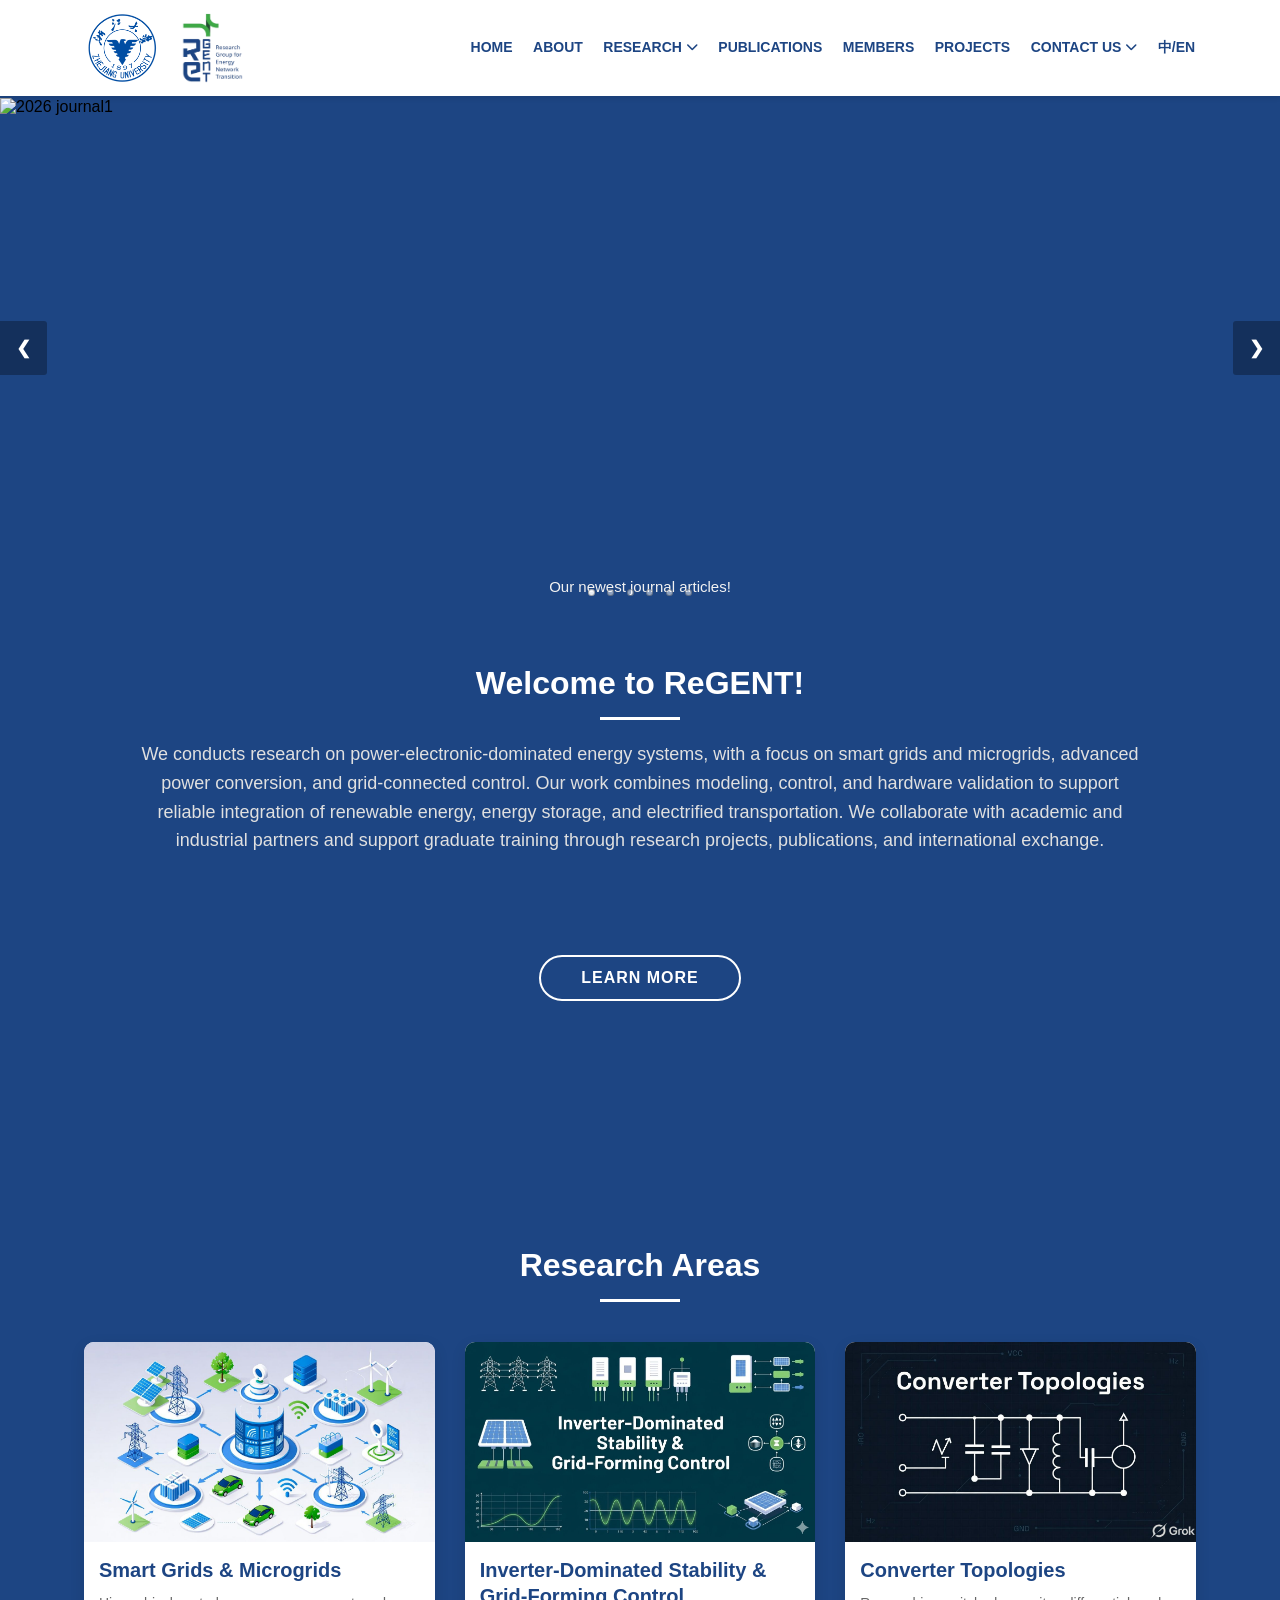
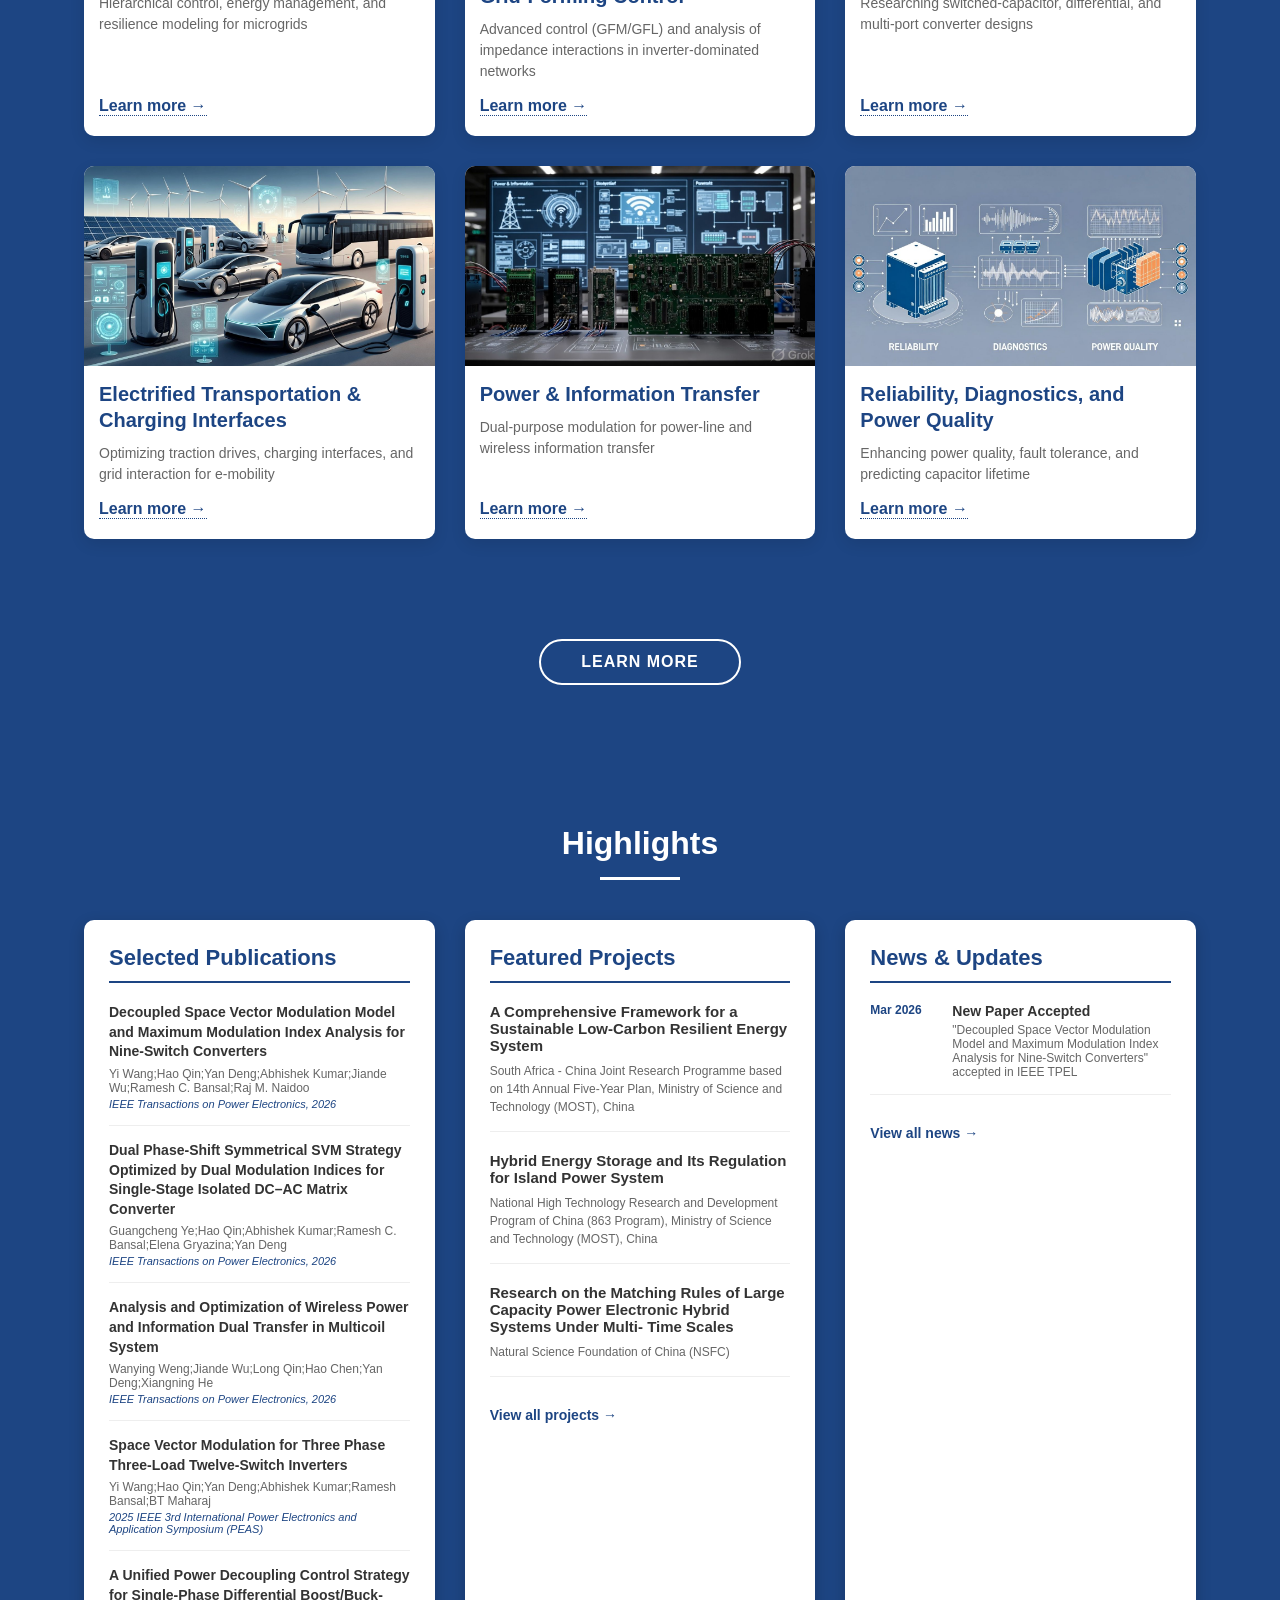
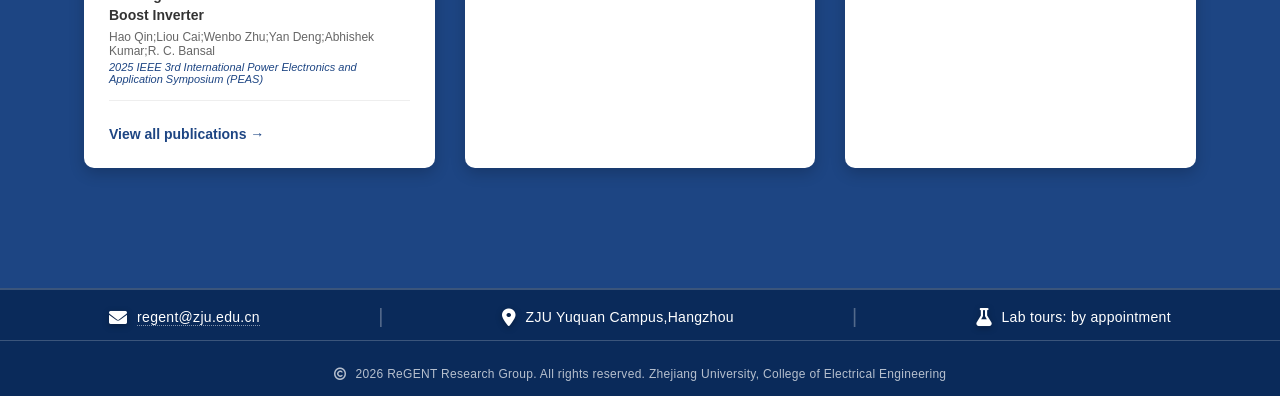
==== index.html @ 896dce09 "Update index.html" ====
<!DOCTYPE html>
<html>
<head>
<meta name="viewport" content="width=device-width, initial-scale=1">
<link rel="icon" type="image/x-icon" href="images/favicon.ico">
<!-- Link to external CSS file -->
<link rel="stylesheet" type="text/css" href="style.css">
<link rel="stylesheet" href="https://cdnjs.cloudflare.com/ajax/libs/font-awesome/6.0.0/css/all.min.css">
</head>
<body>

<div class="site-header">
  <nav>
    <a href="https://www.zju.edu.cn/"><img src="images/zju_logo.png" alt="ZJU Logo" class="zju-logo"></a>
    <a href="index.html"><img src="images/regent_logo.png" alt="Regent Logo" class="regent-logo"></a>
    <div class="nav-links">
      <ul>
        <li><a href="index.html">HOME</a></li>
        <li><a href="about.html">ABOUT</a></li>
        
        <!-- RESEARCH with Dropdown -->
        <li class="dropdown">
          <a href="research.html" class="dropdown-toggle">RESEARCH <i class="fas fa-chevron-down"></i></a>
          <ul class="dropdown-menu">
            <li><a href="research.html#smart-grids">Smart Grids & Microgrids</a></li>
            <li><a href="research.html#stability">Inverter Stability & Grid Forming Control</a></li>
            <li><a href="research.html#topologies">Converter Topologies</a></li>
            <li><a href="research.html#transportation">Electrified Transportation & Charging Interfaces</a></li>
            <li><a href="research.html#power-info">Power & Information Transfer</a></li>
            <li><a href="research.html#reliability">Reliability, Diagnostics & Power Quality</a></li>
          </ul>
        </li>
        
        <li><a href="publication.html">PUBLICATIONS</a></li>
        <li><a href="people.html">MEMBERS</a></li>
        <li><a href="project.html">PROJECTS</a></li>
        <li class="dropdown">
          <a href="contact.html" class="dropdown-toggle">CONTACT US<i class="fas fa-chevron-down"></i></a>
          <ul class="dropdown-menu">
            <li><a href="recruitment.html">RECRUITMENT</a></li>
            <li><a href="collaboration.html">COLLABORATION</a></li>
          </ul>
        </li>
        <li><a href="">中/EN</a></li>
      </ul>
    </div>
  </nav>
</div>

<div class="slideshow-container">
<br>
  <div class="slider" id="slider">
	<div class="mySlides">
      <img src="images/2026_journal1.png" style="width:100%; height:70%" alt="2026 journal1">
      <div class="text">Our newest journal articles!</div>
    </div>
	<div class="mySlides">
      <img src="images/2026_journal2.png" style="width:100%; height:70%" alt="2026 journal2">
      <div class="text">Our newest journal articles!</div>
    </div>
	<div class="mySlides">
      <img src="images/2026_journal3.png" style="width:100%; height:70%" alt="2026 journal3">
      <div class="text">Our newest journal articles!</div>
    </div>
    <div class="mySlides">
      <img src="group_pics/2026thesis_defense.jpg" style="width:100%" alt="2026 master thesis defense">
      <div class="text">Congratulations on the thesis defense! </div>
    </div>
    <div class="mySlides">
      <img src="group_pics/2026graduation.jpg" style="width:100%" alt="2026 graduation group picture">
      <div class="text">Congratulations to Zhu Wenbo, Li Yao and Liu Ting on your graduation!</div>
    </div>
	<div class="mySlides">
      <img src="images/book.jpg" style="width:100%" alt="book">
      <div class="text">Books by our faculty members, available now!</div>
    </div>
  </div>
  <div class="dots-container">
    <span class="dot" onclick="currentSlide(1)"></span> 
    <span class="dot" onclick="currentSlide(2)"></span> 
    <span class="dot" onclick="currentSlide(3)"></span>
	<span class="dot" onclick="currentSlide(4)"></span>
    <span class="dot" onclick="currentSlide(5)"></span> 
    <span class="dot" onclick="currentSlide(6)"></span>	
  </div>
  <a class="prev" onclick="plusSlides(-1)">❮</a>
  <a class="next" onclick="plusSlides(1)">❯</a>
</div>

<!-- Introduction Section -->
<div class="intro-section">
  <h2>Welcome to ReGENT!</h2>
  <p>We conducts research on power‑electronic‑dominated energy systems, with a focus on smart grids and microgrids, advanced power conversion, and grid‑connected control. Our work combines modeling, control, and hardware validation to support reliable integration of renewable energy, energy storage, and electrified transportation. We collaborate with academic and industrial partners and support graduate training through research projects, publications, and international exchange.</p>
</div>
<div class="learn-more-container">
  <a href="about.html" class="learn-more-btn">Learn More</a>
</div>
<br><br><br><br><br><br><br>

<!-- Research Areas Section -->

<div class="mresearch-section">
  <h2>Research Areas</h2>
  <div class="mresearch-grid">
    
    <div class="mresearch-card">
      <img src="images/smart_grid.jpg" alt="Smart Grid, Microgrid">
      <h3>Smart Grids & Microgrids</h3>
      <p>Hierarchical control, energy management, and resilience modeling for microgrids</p>
      <a href="research.html#smart-grids" class="card-link">Learn more →</a>
    </div>
    
    <div class="mresearch-card">
      <img src="images/stability.jpg" alt="Inverter-dominated Stability">
      <h3>Inverter‑Dominated Stability & Grid‑Forming Control</h3>
      <p>Advanced control (GFM/GFL) and analysis of impedance interactions in inverter-dominated networks</p>
      <a href="research.html#stability" class="card-link">Learn more →</a>
    </div>
    
    <div class="mresearch-card">
      <img src="images/converter.jpg" alt="Converter Topologies">
      <h3>Converter Topologies</h3>
      <p>Researching switched-capacitor, differential, and multi-port converter designs</p>
      <a href="research.html#topologies" class="card-link">Learn more →</a>
    </div>
    
    <div class="mresearch-card">
      <img src="images/electrification.jpg" alt="Electrified Transportation">
      <h3>Electrified Transportation & Charging Interfaces</h3>
      <p>Optimizing traction drives, charging interfaces, and grid interaction for e-mobility</p>
      <a href="research.html#transportation" class="card-link">Learn more →</a>
    </div>
    
    <div class="mresearch-card">
      <img src="images/power_trf.jpg" alt="Power, Information Transfer">
      <h3>Power & Information Transfer</h3>
      <p>Dual-purpose modulation for power-line and wireless information transfer</p>
      <a href="research.html#power-info" class="card-link">Learn more →</a>
    </div>
    
    <div class="mresearch-card">
      <img src="images/reliability.jpg" alt="System Reliability">
      <h3>Reliability, Diagnostics, and Power Quality</h3>
      <p>Enhancing power quality, fault tolerance, and predicting capacitor lifetime</p>
      <a href="research.html#reliability" class="card-link">Learn more →</a>
    </div>
    
  </div>
</div>

<!-- Learn More Button -->
<div class="learn-more-container">
  <a href="research.html" class="learn-more-btn">Learn More</a>
</div>

<!-- Highlights Section -->
<div class="highlights-section">
  <h2>Highlights</h2>
  
  <div class="highlights-grid">
    
    <!-- Selected Publications Card -->
    <div class="highlight-card">
      <h3>Selected Publications</h3>
      <ul class="publications-list">
        <li>
          <a href="https://ieeexplore.ieee.org/document/11222981/" class="pub-title">
		  Decoupled Space Vector Modulation Model and Maximum Modulation Index Analysis for Nine-Switch Converters</a>
          <div class="pub-authors">Yi Wang;Hao Qin;Yan Deng;Abhishek Kumar;Jiande Wu;Ramesh C. Bansal;Raj M. Naidoo</div>
          <div class="pub-journal">IEEE Transactions on Power Electronics, 2026</div>
        </li>
		<li>
          <a href="https://ieeexplore.ieee.org/document/11154845/" class="pub-title">
		  Dual Phase-Shift Symmetrical SVM Strategy Optimized by Dual Modulation Indices for Single-Stage Isolated DC–AC Matrix Converter</a>
          <div class="pub-authors">Guangcheng Ye;Hao Qin;Abhishek Kumar;Ramesh C. Bansal;Elena Gryazina;Yan Deng</div>
          <div class="pub-journal">IEEE Transactions on Power Electronics, 2026</div>
        </li>
        <li>
          <a href="https://ieeexplore.ieee.org/document/11134808/" class="pub-title">
		  Analysis and Optimization of Wireless Power and Information Dual Transfer in Multicoil System</a>
          <div class="pub-authors">Wanying Weng;Jiande Wu;Long Qin;Hao Chen;Yan Deng;Xiangning He</div>
          <div class="pub-journal">IEEE Transactions on Power Electronics, 2026</div>
        </li>
        <li>
          <a href="https://ieeexplore.ieee.org/document/11403637/" class="pub-title">
		  Space Vector Modulation for Three Phase Three-Load Twelve-Switch Inverters</a>
          <div class="pub-authors">Yi Wang;Hao Qin;Yan Deng;Abhishek Kumar;Ramesh Bansal;BT Maharaj</div>
          <div class="pub-journal">2025 IEEE 3rd International Power Electronics and Application Symposium (PEAS)</div>
        </li>
        <li>
          <a href="https://ieeexplore.ieee.org/document/11403055/" class="pub-title">
		  A Unified Power Decoupling Control Strategy for Single-Phase Differential Boost/Buck-Boost Inverter</a>
          <div class="pub-authors">Hao Qin;Liou Cai;Wenbo Zhu;Yan Deng;Abhishek Kumar;R. C. Bansal</div>
          <div class="pub-journal">2025 IEEE 3rd International Power Electronics and Application Symposium (PEAS)</div>
        </li>
      </ul>
      <a href="#" class="view-all-link">View all publications →</a>
    </div>
    
    <!-- Featured Projects Card -->
    <div class="highlight-card">
      <h3>Featured Projects</h3>
      <ul class="mprojects-list">
        <li>
          <a href="#" class="mproject-title">A Comprehensive Framework for a Sustainable Low-Carbon Resilient Energy System</a>
          <div class="mproject-desc">South Africa - China Joint Research Programme based on 14th Annual Five-Year Plan, Ministry of Science and Technology (MOST), China</div>
        </li>
        <li>
          <a href="#" class="mproject-title">Hybrid Energy Storage and Its Regulation for Island Power System</a>
          <div class="mproject-desc">National High Technology Research and Development Program of China (863 Program), Ministry of Science and Technology (MOST), China</div>
        </li>
        <li>
          <a href="#" class="mproject-title">Research on the Matching Rules of Large Capacity Power Electronic Hybrid Systems Under Multi- Time Scales</a>
          <div class="mproject-desc">Natural Science Foundation of China (NSFC)</div>
        </li>
      </ul>
      <a href="project.html" class="view-all-link">View all projects →</a>
    </div>
    
    <!-- News Card -->
    <div class="highlight-card">
      <h3>News & Updates</h3>
      <ul class="news-list">
        <li>
          <span class="news-date">Mar 2026</span>
          <div class="news-content">
            <div class="news-title">New Paper Accepted</div>
            <div class="news-desc">"Decoupled Space Vector Modulation Model and Maximum Modulation Index Analysis for Nine-Switch Converters" accepted in IEEE TPEL</div>
          </div>
        </li>
      </ul>
      <a href="#" class="view-all-link">View all news →</a>
    </div>
    
  </div>
</div>

<!-- Quick Contact Strip-->
<div class="contact-strip">
    <div class="contact-container">
    
    <div class="contact-item">
      <i class="fas fa-envelope contact-icon"></i>
      <span class="contact-text">
        <a href="mailto:regent@zju.edu.cn">regent@zju.edu.cn</a>
      </span>
    </div>
    <span class="contact-divider">|</span>
    <div class="contact-item">
      <i class="fas fa-map-marker-alt contact-icon"></i>
      <span class="contact-text">ZJU Yuquan Campus,Hangzhou</span>
    </div>
    <span class="contact-divider">|</span>
    <div class="contact-item">
      <i class="fas fa-flask contact-icon"></i>
      <span class="contact-text">Lab tours: by appointment</span>
    </div>
  </div>
  <div class="copyright-row">
    <div class="contact-container">
      <div class="copyright-text">
	  <br>
        <i class="far fa-copyright"></i> 2026 ReGENT Research Group. All rights reserved. 
        Zhejiang University, College of Electrical Engineering
      </div>
    </div>
  </div>
</div>

<!-- Dropdown Script -->
<script src="dropdown.js"></script>


<script>
// Your JavaScript code here (the same as before)
let slideIndex = 1;
const slides = document.getElementsByClassName("mySlides");
const slider = document.getElementById("slider"); 
const totalSlides = slides.length;

// Clone the first slide and append it to the end
const firstSlideClone = slides[0].cloneNode(true);
slider.appendChild(firstSlideClone);

// Clone the last slide and prepend it to the beginning
const lastSlideClone = slides[totalSlides - 1].cloneNode(true);
slider.insertBefore(lastSlideClone, slides[0]);

// Update the slides collection and get new total
const allSlides = document.getElementsByClassName("mySlides");
const totalAllSlides = allSlides.length;

// Set initial position to show the first real slide (index 1, after the prepended clone)
let currentIndex = 1;
slider.style.transform = `translateX(-${currentIndex * 100}%)`;

function showSlides(n) {
  // Remove transition for instant jumps
  if (n === 0 || n === totalAllSlides - 1) {
    slider.style.transition = 'none';
  } else {
    slider.style.transition = 'transform 0.5s ease-in-out';
  }
  
  // Update current index
  currentIndex = n;
  
  // Apply transform
  slider.style.transform = `translateX(-${currentIndex * 100}%)`;
  
  // Update dots based on real slide
  let realSlideIndex = currentIndex;
  if (currentIndex === 0) {
    realSlideIndex = totalSlides; // Last slide
  } else if (currentIndex === totalAllSlides - 1) {
    realSlideIndex = 1; // First slide
  }
  
  let dots = document.getElementsByClassName("dot");
  for (let i = 0; i < dots.length; i++) {
    dots[i].className = dots[i].className.replace(" active", "");
  }
  dots[realSlideIndex - 1].className += " active";
}

// Handle transition end to reset position
slider.addEventListener('transitionend', function() {
  // If at the clone of first slide (end), jump to real first slide
  if (currentIndex === totalAllSlides - 1) {
    slider.style.transition = 'none';
    currentIndex = 1;
    slider.style.transform = `translateX(-${currentIndex * 100}%)`;
  }
  
  // If at the clone of last slide (beginning), jump to real last slide
  if (currentIndex === 0) {
    slider.style.transition = 'none';
    currentIndex = totalSlides;
    slider.style.transform = `translateX(-${currentIndex * 100}%)`;
  }
});

function plusSlides(n) {
  // Add transition
  slider.style.transition = 'transform 0.5s ease-in-out';
  
  // Update index
  let newIndex = currentIndex + n;
  
  // Ensure we don't go out of bounds
  if (newIndex < 0) {
    newIndex = 0;
  } else if (newIndex >= totalAllSlides) {
    newIndex = totalAllSlides - 1;
  }
  
  // Update current index and transform
  currentIndex = newIndex;
  slider.style.transform = `translateX(-${currentIndex * 100}%)`;
  
  // Update dots based on real slide
  let realSlideIndex = currentIndex;
  if (currentIndex === 0) {
    realSlideIndex = totalSlides; // Last slide
  } else if (currentIndex === totalAllSlides - 1) {
    realSlideIndex = 1; // First slide
  }
  
  let dots = document.getElementsByClassName("dot");
  for (let i = 0; i < dots.length; i++) {
    dots[i].className = dots[i].className.replace(" active", "");
  }
  dots[realSlideIndex - 1].className += " active";
}

function currentSlide(n) {
  // Convert dot index to actual slide index (accounting for prepended clone)
  // n is 1-based for real slides
  let targetIndex = n; // Real slides start at index 1 (after the prepended clone)
  
  // If we're going to the same slide, do nothing
  if (targetIndex === currentIndex) return;
  
  // Add transition
  slider.style.transition = 'transform 0.5s ease-in-out';
  
  // Update current index and transform
  currentIndex = targetIndex;
  slider.style.transform = `translateX(-${currentIndex * 100}%)`;
  
  // Update dots
  let dots = document.getElementsByClassName("dot");
  for (let i = 0; i < dots.length; i++) {
    dots[i].className = dots[i].className.replace(" active", "");
  }
  dots[n - 1].className += " active";
}

// Initialize dots
let dots = document.getElementsByClassName("dot");
dots[0].className += " active";

// Auto-slide functionality - switches every 10 seconds
let autoSlideInterval = setInterval(function() {
  plusSlides(1);  // Move to next slide
}, 15000);  // 10000 milliseconds = 10 seconds

// Get buttons for reset functionality
const prevButton = document.querySelector('.prev');
const nextButton = document.querySelector('.next');
const dotElements = document.querySelectorAll('.dot');

function resetAutoSlide() {
  // Clear existing interval
  clearInterval(autoSlideInterval);
  // Start new interval
  autoSlideInterval = setInterval(function() {
    plusSlides(1);
  }, 15000);
}

// Reset timer when user manually changes slides
if (prevButton) prevButton.addEventListener('click', resetAutoSlide);
if (nextButton) nextButton.addEventListener('click', resetAutoSlide);

dotElements.forEach(dot => {
  dot.addEventListener('click', resetAutoSlide);
});

// Also reset timer when using touch/swipe
if (slider) {
  slider.addEventListener('touchstart', resetAutoSlide);
}
</script>

</body>
</html>
---- style.css ----
/* ===== RESET & BASE STYLES ===== */
* {
  box-sizing: border-box;
  margin: 0;
  padding: 0;
}

body {
  margin: 0;
  padding-top: 80px;
  font-family: Verdana, sans-serif;
  background-color: #1d4583;
  min-height: 100vh;
  display: flex;
  flex-direction: column;
}

img {
  vertical-align: middle;
}

/* ===== HEADER & NAVIGATION ===== */
.site-header {
  position: fixed;
  top: 0;
  left: 0;
  width: 100%;
  background-color: white;
  z-index: 1000;
  box-shadow: 0 2px 5px rgba(0,0,0,0.1);
}

nav {
  display: flex;
  padding: 1% 6%;
  justify-content: space-between;
  align-items: center;
  background-color: white;
}

nav img {
  width: 90px;
  height: auto;
  max-height: 70px;
  object-fit: contain;
}

.nav-links {
  flex: 1;
  text-align: right;
}

.nav-links ul {
  margin: 0;
  padding: 0;
}

.nav-links ul li {
  list-style: none;
  display: inline-block;
  padding: 8px 8px;
  position: relative;
}

.nav-links ul li a {
  text-decoration: none;
  color: #1d4583;
  font-size: 14px;
  font-weight: 600;
  transition: color 0.3s ease;
}

.nav-links ul li a:hover {
  color: #007bff;
}

/* Dropdown Menu */
.dropdown {
  position: relative;
  display: inline-block;
}

.dropdown-toggle {
  display: flex;
  align-items: center;
  gap: 5px;
}

.dropdown-toggle i {
  font-size: 12px;
  transition: transform 0.3s ease;
}

.dropdown:hover .dropdown-toggle i,
.dropdown.active .dropdown-toggle i {
  transform: rotate(180deg);
}

.dropdown-menu {
  position: absolute;
  top: 100%;
  left: 0;
  background: white;
  min-width: 220px;
  box-shadow: 0 10px 30px rgba(0,0,0,0.15);
  border-radius: 8px;
  padding: 8px 0;
  opacity: 0;
  visibility: hidden;
  transform: translateY(10px);
  transition: all 0.3s ease;
  z-index: 1000;
  border: 1px solid rgba(29, 69, 131, 0.1);
}

.dropdown:hover .dropdown-menu {
  opacity: 1;
  visibility: visible;
  transform: translateY(0);
}

.dropdown-menu li {
  display: block !important;
  padding: 0 !important;
  margin: 0 !important;
  width: 100%;
}

.dropdown-menu li a {
  display: block;
  padding: 10px 20px !important;
  color: #333 !important;
  font-size: 14px;
  font-weight: 500;
  transition: all 0.2s ease;
  white-space: nowrap;
  text-align: left;
}

.dropdown-menu li a:hover {
  background: #f0f4fa;
  color: #1d4583 !important;
  padding-left: 25px !important;
}

/* ===== PAGE HEADER (common to all pages) ===== */
.page-header {
  text-align: center;
  margin: 40px auto 20px;
  max-width: 90%;
  padding: 0 20px;
}

.page-header h1 {
  font-size: 32px;
  color: white;
  margin-bottom: 20px;
  position: relative;
}

.page-header h1:after {
  content: '';
  display: block;
  width: 80px;
  height: 3px;
  background: white;
  margin: 15px auto 0;
}

.page-header p {
  font-size: 18px;
  color: #e0e0e0;
  max-width: 90%;
  margin: 20px auto 0;
  line-height: 1.6;
}

/* ===== CONTACT STRIP & FOOTER ===== */
.contact-strip {
  width: 100%;
  background-color: #0a2a5a;
  color: white;
  padding: 15px 0;
  font-size: 14px;
  border-top: 2px solid rgba(255,255,255,0.2);
  margin-top: 40px;
  flex-shrink: 0;
}

.contact-container {
  max-width: 1200px;
  margin: 0 auto;
  display: flex;
  justify-content: space-around;
  align-items: center;
  flex-wrap: wrap;
  gap: 20px;
  padding: 0 20px;
}

.contact-item {
  display: flex;
  align-items: center;
  gap: 10px;
}

.contact-icon {
  font-size: 18px;
  filter: drop-shadow(0 2px 3px rgba(0,0,0,0.3));
}

.contact-text {
  font-weight: 400;
  letter-spacing: 0.3px;
}

.contact-text a {
  color: white;
  text-decoration: none;
  border-bottom: 1px dotted rgba(255,255,255,0.5);
  transition: border-bottom 0.3s ease;
}

.contact-text a:hover {
  border-bottom: 1px solid white;
}

.contact-divider {
  color: rgba(255,255,255,0.3);
  font-size: 20px;
  font-weight: 300;
  display: inline-block;
}

.copyright-row {
  border-top: 1px solid rgba(255,255,255,0.2);
  margin-top: 12px;
  padding-top: 12px;
  font-size: 12px;
  text-align: center;
}

.copyright-text {
  color: rgba(255,255,255,0.7);
  letter-spacing: 0.3px;
}

.copyright-text i {
  margin-right: 5px;
}

/* ===== HOME PAGE STYLES ===== */

/* Slideshow container */
.slideshow-container {
  width: 100%;
  height: 525px;
  position: relative;
  margin: auto;
  overflow: hidden;
  
}

.slider {
  display: flex;
  transition: transform 0.5s ease-in-out;
  width: 100%;
  height: 100%;
}

.mySlides {
  flex: 0 0 100%;
  box-sizing: border-box;
  height: 100%;
  position: relative;
}

.mySlides img {
  width: 100%;
  height: 100%;
  object-fit: cover;  /* This ensures images cover the area without distortion */
  display: block;
}

.prev, .next {
  cursor: pointer;
  position: absolute;
  top: 50%;
  width: auto;
  padding: 16px;
  margin-top: -22px;
  color: white;
  font-weight: bold;
  font-size: 18px;
  transition: 0.6s ease;
  border-radius: 0 3px 3px 0;
  user-select: none;
  z-index: 2;
  background-color: rgba(0,0,0,0.3);
}

.next {
  right: 0;
  border-radius: 3px 0 0 3px;
}

.prev:hover, .next:hover {
  background-color: rgba(0,0,0,0.8);
}

.text {
  color: #f2f2f2;
  font-size: 15px;
  padding: 8px 12px;
  position: absolute;
  bottom: 20px;
  width: 100%;
  text-align: center;
  z-index: 1;
}

.dots-container {
  position: absolute;
  bottom: 5px;
  left: 0;
  right: 0;
  text-align: center;
  z-index: 1;
}

.dot {
  cursor: pointer;
  height: 7px;
  width: 7px;
  margin: 0 4px;
  background-color: rgba(255,255,255,0.5);
  border-radius: 50%;
  display: inline-block;
  transition: background-color 0.3s ease;
  border: 1px solid rgba(0,0,0,0.3);
}

.active, .dot:hover {
  background-color: rgba(255,255,255,0.9);
}

@media only screen and (max-width: 300px) {
  .prev, .next,.text {font-size: 11px}
}

/* Introduction Section */
.intro-section {
  max-width: 90%;
  margin: 60px auto;
  text-align: center;
  padding: 0 20px;
}

.intro-section h2 {
  font-size: 32px;
  color: white;
  margin-bottom: 20px;
  position: relative;
}

.intro-section h2:after {
  content: '';
  display: block;
  width: 80px;
  height: 3px;
  background: white;
  margin: 15px auto 0;
}

.intro-section p {
  font-size: 18px;
  line-height: 1.6;
  color: #e5e5e5;
  max-width: 90%;
  margin: 0 auto;
}

/* Research Areas Section */
.mresearch-section {
  max-width: 90%;
  margin: 60px auto;
  padding: 0 20px;
  background: #1d4583;
  
}

.mresearch-section h2 {
  font-size: 32px;
  color: white;
  text-align: center;
  margin-bottom: 40px;
  position: relative;
}

.mresearch-section h2:after {
  content: '';
  display: block;
  width: 80px;
  height: 3px;
  background: white;
  margin: 15px auto 0;
}

.mresearch-grid {
  display: grid;
  grid-template-columns: repeat(3, 1fr);
  gap: 30px;
  margin-top: 30px;
  background: #1d4583;
}

.mresearch-card {
  background: white;
  border-radius: 10px;
  overflow: hidden;
  box-shadow: 0 5px 15px rgba(0,0,0,0.1);
  transition: transform 0.3s ease, box-shadow 0.3s ease;
  display: flex;
  flex-direction: column;
  height: 100%;
}

.mresearch-card:hover {
  transform: translateY(-5px);
  box-shadow: 0 15px 30px rgba(0,0,0,0.15);
}

.mresearch-card img {
  width: 100%;
  height: 200px;
  object-fit: cover;
  display: block;
}

.mresearch-card h3 {
  font-size: 20px;
  color: #1d4583;
  margin: 15px 15px 10px;
  line-height: 1.3;
}

.mresearch-card p {
  font-size: 14px;
  color: #666;
  line-height: 1.5;
  margin: 0 15px 15px;
  flex: 1;
}

.card-link {
  display: inline-block;
  margin: 0 15px 20px;
  color: #1d4583;
  font-weight: 600;
  text-decoration: none;
  border-bottom: 1px dotted #1d4583;
  align-self: flex-start;
  transition: all 0.3s ease;
}

.card-link:hover {
  border-bottom: 1px solid #1d4583;
  transform: translateX(3px);
}

/* Responsive */
@media (max-width: 900px) {
  .research-grid {
    grid-template-columns: repeat(2, 1fr);
  }
}

@media (max-width: 600px) {
  .research-grid {
    grid-template-columns: 1fr;
  }
}

/* Overall page background */
body {
  background-color: #1d4583;
}

/* Introduction Section */
.intro-section h2 {
  color: white;
}

.intro-section p {
  color: #e0e0e0;
}

/* Learn More Button */
.learn-more-container {
  text-align: center;
  margin: 40px 0 60px;
}

.learn-more-btn {
  display: inline-block;
  padding: 12px 40px;
  background-color: transparent;
  color: white;
  border: 2px solid white;
  border-radius: 50px;
  font-size: 16px;
  font-weight: 600;
  text-decoration: none;
  text-transform: uppercase;
  letter-spacing: 1px;
  transition: all 0.3s ease;
}

.learn-more-btn:hover {
  background-color: white;
  color: #1d4583;
  transform: translateY(-2px);
  box-shadow: 0 5px 15px rgba(0,0,0,0.2);
}
/* Highlights section */
.highlights-section {
  max-width: 90%;
  margin: 80px auto;
  padding: 0 20px;
}

.highlights-section h2 {
  font-size: 32px;
  color: white;
  text-align: center;
  margin-bottom: 40px;
  position: relative;
}

.highlights-section h2:after {
  content: '';
  display: block;
  width: 80px;
  height: 3px;
  background: white;
  margin: 15px auto 0;
}

.highlights-grid {
  display: grid;
  grid-template-columns: repeat(3, 1fr);
  gap: 30px;
}

.highlight-card {
  background: white;
  border-radius: 10px;
  padding: 25px;
  box-shadow: 0 5px 15px rgba(0,0,0,0.2);
}

.highlight-card h3 {
  color: #1d4583;
  font-size: 22px;
  margin-top: 0;
  margin-bottom: 20px;
  padding-bottom: 10px;
  border-bottom: 2px solid #1d4583;
}
/* Responsive */
@media (max-width: 900px) {
  .highlight-grid {
    grid-template-columns: repeat(2, 1fr);
  }
}

@media (max-width: 600px) {
  .highlight-grid {
    grid-template-columns: 1fr;
  }
}
/* Publications list in highlights */
.publications-list {
  list-style: none;
  padding: 0;
  margin: 0 0 20px 0;
}

.publications-list li {
  margin-bottom: 15px;
  padding-bottom: 15px;
  border-bottom: 1px solid #eee;
}

.pub-title {
  font-weight: 600;
  color: #333;
  text-decoration: none;
  display: block;
  margin-bottom: 5px;
  font-size: 14px;
  line-height: 1.4;
}

.pub-title:hover {
  color: #1d4583;
}

.pub-authors {
  font-size: 12px;
  color: #666;
  margin-bottom: 3px;
}

.pub-journal {
  font-size: 11px;
  color: #1d4583;
  font-style: italic;
}

/* main page Projects list in highlights */
.mprojects-list {
  list-style: none;
  padding: 0;
  margin: 0 0 20px 0;
}

.mprojects-list li {
  margin-bottom: 20px;
  padding-bottom: 15px;
  border-bottom: 1px solid #eee;
}

.mproject-title {
  font-weight: 600;
  color: #333;
  text-decoration: none;
  display: block;
  margin-bottom: 8px;
  font-size: 15px;
}

.mproject-title:hover {
  color: #1d4583;
}

.mproject-desc {
  font-size: 12px;
  color: #666;
  line-height: 1.5;
}

/* News list in highlights */
.news-list {
  list-style: none;
  padding: 0;
  margin: 0 0 20px 0;
}

.news-list li {
  margin-bottom: 18px;
  padding-bottom: 15px;
  border-bottom: 1px solid #eee;
  display: flex;
  gap: 12px;
}

.news-date {
  min-width: 70px;
  font-size: 12px;
  font-weight: 600;
  color: #1d4583;
}

.news-content {
  flex: 1;
}

.news-title {
  font-weight: 600;
  color: #333;
  font-size: 14px;
  margin-bottom: 4px;
}

.news-desc {
  font-size: 12px;
  color: #666;
}

.view-all-link {
  display: inline-block;
  color: #1d4583;
  text-decoration: none;
  font-size: 14px;
  font-weight: 600;
  margin-top: 10px;
  transition: color 0.3s ease;
}

.view-all-link:hover {
  color: #007bff;
  text-decoration: underline;
}

/* ===== RESEARCH PAGE STYLES ===== */
.research-container {
  max-width: 90%;
  margin: 40px auto 50px;
  padding: 0 20px;
}

.research-nav {
  max-width: 1200px;
  margin: 40px auto;
  padding: 0 20px;
  display: flex;
  flex-wrap: wrap;
  justify-content: center;
  gap: 12px;
}

.research-nav-btn {
  background: rgba(255,255,255,0.1);
  color: white;
  border: 2px solid white;
  padding: 10px 22px;
  border-radius: 50px;
  font-size: 14px;
  font-weight: 600;
  cursor: pointer;
  transition: all 0.3s ease;
  text-decoration: none;
  display: inline-block;
}

.research-nav-btn:hover,
.research-nav-btn.active {
  background: white;
  color: #1d4583;
  transform: translateY(-2px);
  box-shadow: 0 5px 15px rgba(0,0,0,0.2);
}

.research-section {
  margin-bottom: 40px;
  scroll-margin-top: 100px;
  background: white;
  border-radius: 12px;
  border-left: 6px solid #1d4583;
  box-shadow: 0 5px 15px rgba(0,0,0,0.1);
  padding: 25px;
  width: 100%;
}

.research-section h2 {
  font-size: 24px;
  color: #1d4583;
  margin: 0 0 12px 0;
  padding-bottom: 8px;
  border-bottom: 2px solid #f0f0f0;
  display: flex;
  align-items: center;
  gap: 10px;
}

.research-section h2 i {
  color: #1d4583;
  font-size: 24px;
  width: 32px;
}

.research-section > p {
  font-size: 15px;
  color: #444;
  line-height: 1.5;
  margin: 0 0 20px 0;
}

.research-topics {
  list-style: none;
  padding: 0;
  margin: 20px 0 15px;
  display: grid;
  grid-template-columns: repeat(2, 1fr);
  gap: 12px;
}

.research-topics li {
  display: flex;
  align-items: flex-start;
  gap: 10px;
  font-size: 14px;
  color: #444;
  line-height: 1.5;
  padding: 10px 15px;
  background: #f8faff;
  border-radius: 8px;
  border-left: 4px solid #1d4583;
}

.research-topics li i {
  color: #1d4583;
  font-size: 14px;
  margin-top: 3px;
  min-width: 16px;
}

/* Back to top button */
.back-to-top {
  text-align: right;
  margin-top: 15px;
}

.back-to-top a {
  color: #1d4583;
  text-decoration: none;
  font-size: 14px;
  font-weight: 600;
  display: inline-flex;
  align-items: center;
  gap: 8px;
  padding: 8px 15px;
  background: #f0f4fa;
  border-radius: 30px;
  transition: all 0.3s ease;
}

.back-to-top a:hover {
  background: #1d4583;
  color: white;
}

.back-to-top a:hover i {
  transform: translateY(-3px);
}

.back-to-top i {
  transition: transform 0.3s ease;
}
/* ===== PROJECTS PAGE STYLES ===== */
.projects-container {
  max-width: 90%;
  margin: 40px auto 50px;
  padding: 0 20px;
}

.funding-section {
  margin-bottom: 35px;
  padding: 18px;
  background: rgba(255,255,255,0.05);
  border-radius: 10px;
  border-left: 4px solid white;
}

.funding-section h2 {
  color: white;
  font-size: 22px;
  margin-bottom: 12px;
  display: flex;
  align-items: center;
  gap: 8px;
}

.funding-section h2 i {
  color: rgba(255,255,255,0.9);
  font-size: 22px;
}

.funding-desc {
  color: #e0e0e0;
  font-size: 15px;
  line-height: 1.5;
  margin-bottom: 20px;
  padding-left: 30px;
}

.project-list {
  list-style: none;
  padding: 0;
  margin: 0;
}

.project-item {
  background: white;
  border-radius: 10px;
  padding: 20px;
  margin-bottom: 15px;
  box-shadow: 0 5px 15px rgba(0,0,0,0.15);
  transition: transform 0.3s ease, box-shadow 0.3s ease;
  border-left: 5px solid #1d4583;
}

.project-item:hover {
  transform: translateX(5px);
  box-shadow: 0 8px 25px rgba(0,0,0,0.2);
}

.project-title {
  font-size: 18px;
  font-weight: 600;
  color: #1d4583;
  margin-bottom: 10px;
  line-height: 1.4;
}

.project-meta {
  display: flex;
  flex-wrap: wrap;
  gap: 12px;
  margin-bottom: 10px;
  font-size: 13px;
  color: #666;
}

.project-meta i {
  color: #1d4583;
  width: 16px;
  margin-right: 4px;
}

.project-dates {
  display: inline-flex;
  align-items: center;
  background: #f0f4fa;
  padding: 3px 10px;
  border-radius: 30px;
  font-size: 12px;
  color: #1d4583;
  font-weight: 500;
}

.project-status {
  display: inline-flex;
  align-items: center;
  padding: 3px 10px;
  border-radius: 30px;
  font-size: 12px;
  font-weight: 500;
}

.status-ongoing {
  background: #e3f2fd;
  color: #0d47a1;
}

.status-completed {
  background: #e8f5e8;
  color: #1e7e34;
}

/* ===== ABOUT PAGE STYLES ===== */
.about-container {
  max-width: 90%;
  margin: 40px auto 50px;
  padding: 0 20px;
}

.about-section {
  background: white;
  border-radius: 12px;
  padding: 30px;
  margin-bottom: 30px;
  box-shadow: 0 10px 30px rgba(0,0,0,0.15);
  border-left: 6px solid #1d4583;
}

.about-section h2 {
  font-size: 26px;
  color: #1d4583;
  margin: 0 0 20px 0;
  padding-bottom: 12px;
  border-bottom: 2px solid #f0f0f0;
  display: flex;
  align-items: center;
  gap: 12px;
}

.about-section h2 i {
  color: #1d4583;
  font-size: 28px;
  width: 36px;
}

.about-section p {
  font-size: 16px;
  color: #444;
  line-height: 1.7;
  margin-bottom: 20px;
}

.mission-list {
  list-style: none;
  padding: 0;
  margin: 20px 0 10px;
}

.mission-list li {
  display: flex;
  align-items: flex-start;
  gap: 15px;
  margin-bottom: 15px;
  padding: 10px 15px;
  background: #f8faff;
  border-radius: 8px;
  font-size: 15px;
  color: #444;
  line-height: 1.6;
  border-left: 4px solid #1d4583;
}

.work-grid {
  display: grid;
  grid-template-columns: repeat(2, 1fr);
  gap: 20px;
  margin: 25px 0 10px;
}

.work-card {
  background: #f8faff;
  border-radius: 10px;
  padding: 20px;
  border-left: 4px solid #1d4583;
}

.work-card h4 {
  font-size: 18px;
  color: #1d4583;
  margin: 0 0 12px 0;
  display: flex;
  align-items: center;
  gap: 8px;
}

.work-card p {
  font-size: 14px;
  color: #555;
  line-height: 1.6;
  margin: 0;
}
/* Collaboration section */
.collaboration {
  background: linear-gradient(to right, #f8faff, #ffffff);
}

.collaboration p {
  font-size: 16px;
  color: #444;
  line-height: 1.7;
  margin-bottom: 25px;
}

.collaboration-btn {
  display: inline-block;
  padding: 14px 35px;
  background-color: #1d4583;
  color: white;
  text-decoration: none;
  border-radius: 50px;
  font-size: 16px;
  font-weight: 600;
  transition: all 0.3s ease;
  border: 2px solid #1d4583;
  box-shadow: 0 5px 15px rgba(29, 69, 131, 0.3);
}

.collaboration-btn:hover {
  background-color: white;
  color: #1d4583;
  transform: translateY(-2px);
  box-shadow: 0 8px 25px rgba(29, 69, 131, 0.4);
}

.collaboration-btn i {
  margin-right: 8px;
}

/* Responsive */
@media (max-width: 700px) {
  .work-grid {
    grid-template-columns: 1fr;
  }
  
  .about-section h2 {
    font-size: 24px;
  }
  
  .about-section h2 i {
    font-size: 24px;
    width: 32px;
  }
  
  .mission-list li {
    padding: 12px;
    gap: 12px;
  }
}

@media (max-width: 400px) {
  .page-header h1 {
    font-size: 28px;
  }
  
  .about-section {
    padding: 20px;
  }
  
  .about-section h2 {
    font-size: 22px;
  }
}
/* ===== RECRUITMENT PAGE STYLES ===== */
.recruitment-container {
  max-width: 90%;
  margin: 40px auto 50px;
  padding: 0 20px;
}

.recruitment-section {
  background: white;
  border-radius: 12px;
  padding: 30px;
  margin-bottom: 30px;
  box-shadow: 0 10px 30px rgba(0,0,0,0.15);
  border-left: 6px solid #1d4583;
}

.recruitment-section h2 {
  font-size: 26px;
  color: #1d4583;
  margin: 0 0 20px 0;
  padding-bottom: 12px;
  border-bottom: 2px solid #f0f0f0;
  display: flex;
  align-items: center;
  gap: 12px;
}

/* Overview - intro paragraph */
.overview p {
  font-size: 16px;
  color: #444;
  line-height: 1.8;
  margin-bottom: 0;
}

.look-list {
  list-style: none;
  padding: 0;
  margin: 20px 0 10px;
}

.look-list li {
  display: flex;
  align-items: flex-start;
  gap: 15px;
  margin-bottom: 15px;
  padding: 12px 18px;
  background: #f8faff;
  border-radius: 8px;
  font-size: 15px;
  color: #444;
  border-left: 4px solid #1d4583;
}

.apply-steps {
  margin: 25px 0 15px;
}

.apply-step {
  display: flex;
  gap: 20px;
  margin-bottom: 20px;
  padding: 15px 20px;
  background: #f8faff;
  border-radius: 10px;
  border-left: 4px solid #1d4583;
}

.step-number {
  min-width: 40px;
  height: 40px;
  background: #1d4583;
  color: white;
  font-weight: bold;
  font-size: 20px;
  border-radius: 50%;
  display: flex;
  align-items: center;
  justify-content: center;
}
.step-content {
  flex: 1;
}

.step-content p {
  margin: 5px 0 0 0;
  font-size: 15px;
  color: #555;
}

.step-content strong {
  color: #1d4583;
  font-size: 16px;
}

.step-note {
  margin-top: 8px;
  padding: 8px 15px;
  background: rgba(29, 69, 131, 0.05);
  border-radius: 6px;
  font-size: 14px;
  color: #666;
  border-left: 3px solid #1d4583;
}

.faq-grid {
  display: grid;
  grid-template-columns: 1fr;
  gap: 15px;
  margin: 25px 0 10px;
}

.faq-item {
  background: #f8faff;
  border-radius: 10px;
  padding: 18px 22px;
  border-left: 4px solid #1d4583;
}

.faq-question {
  display: flex;
  align-items: center;
  gap: 12px;
  margin-bottom: 12px;
}

.faq-question i {
  color: #1d4583;
  font-size: 18px;
  width: 24px;
}

.faq-question h4 {
  font-size: 18px;
  color: #1d4583;
  margin: 0;
  font-weight: 600;
}

.faq-answer {
  padding-left: 36px;
  font-size: 15px;
  color: #555;
  line-height: 1.6;
}

.faq-answer p {
  margin: 0;
  font-size: 15px;
}

.faq-answer a {
  color: #1d4583;
  text-decoration: none;
  font-weight: 600;
  border-bottom: 1px dotted #1d4583;
}

.faq-answer a:hover {
  border-bottom: 1px solid #1d4583;
}

/* Contact/apply button */
.apply-btn {
  display: inline-block;
  padding: 14px 35px;
  background-color: #1d4583;
  color: white;
  text-decoration: none;
  border-radius: 50px;
  font-size: 16px;
  font-weight: 600;
  transition: background-color 0.3s ease, color 0.3s ease;
  border: 2px solid #1d4583;
  box-shadow: 0 5px 15px rgba(29, 69, 131, 0.3);
  margin-top: 15px;
}

.apply-btn:hover {
  background-color: white;
  color: #1d4583;
}

.apply-btn i {
  margin-right: 8px;
}

/* Highlight box */
.highlight-box {
  background: linear-gradient(135deg, #f8faff 0%, #ffffff 100%);
  border-radius: 10px;
  padding: 20px;
  margin: 20px 0 10px;
  border: 1px dashed #1d4583;
}

.highlight-box p {
  margin: 0;
  display: flex;
  align-items: center;
  gap: 12px;
}

.highlight-box i {
  color: #1d4583;
  font-size: 24px;
}
/*======= Collaboration page style ========= */
/* Collaboration container */
.collaboration-container {
  max-width: 90%;
  margin: 40px auto 50px;
  padding: 0 20px;
}

/* Collaboration sections */
.collaboration-section {
  background: white;
  border-radius: 12px;
  padding: 35px;
  margin-bottom: 30px;
  box-shadow: 0 10px 30px rgba(0,0,0,0.15);
  border-left: 6px solid #1d4583;
}

.collaboration-section h2 {
  font-size: 28px;
  color: #1d4583;
  margin: 0 0 20px 0;
  padding-bottom: 15px;
  border-bottom: 2px solid #f0f0f0;
  display: flex;
  align-items: center;
  gap: 12px;
}

.collaboration-section h2 i {
  color: #1d4583;
  font-size: 30px;
  width: 40px;
}

.collaboration-section p {
  font-size: 17px;
  color: #444;
  line-height: 1.8;
  margin-bottom: 25px;
}

/* Partner types */
.partner-types {
  display: flex;
  flex-wrap: wrap;
  gap: 20px;
  margin: 30px 0 20px;
  justify-content: center;
}

.partner-card {
  flex: 1;
  min-width: 180px;
  background: linear-gradient(135deg, #f8faff 0%, #ffffff 100%);
  border-radius: 12px;
  padding: 25px 20px;
  text-align: center;
  border: 1px solid rgba(29, 69, 131, 0.1);
  box-shadow: 0 5px 15px rgba(0,0,0,0.05);
}

.partner-card i {
  font-size: 40px;
  color: #1d4583;
  margin-bottom: 15px;
}

.partner-card h3 {
  font-size: 20px;
  color: #1d4583;
  margin: 0 0 10px 0;
}

.partner-card p {
  font-size: 14px;
  color: #666;
  margin: 0;
  line-height: 1.5;
}

/* Partner Logos Section */
.partner-logos {
  margin: 40px 0 20px;
  text-align: center;
}

.partner-logos h3 {
  font-size: 24px;
  color: #1d4583;
  margin: 0 0 30px 0;
  position: relative;
  display: inline-block;
  padding-bottom: 12px;
}

.partner-logos h3:after {
  content: '';
  position: absolute;
  bottom: 0;
  left: 25%;
  width: 50%;
  height: 3px;
  background: #1d4583;
}

/* Logos Grid - 5 columns on large screens */
.logos-grid {
  display: grid;
  grid-template-columns: repeat(5, 1fr);
  gap: 25px;
  align-items: center;
  margin-top: 30px;
}

.logo-item {
  background: #f8faff;
  border-radius: 10px;
  padding: 20px 15px;
  transition: all 0.3s ease;
  border: 1px solid rgba(29, 69, 131, 0.1);
  display: flex;
  align-items: center;
  justify-content: center;
  min-height: 120px;
  box-shadow: 0 3px 10px rgba(0,0,0,0.05);
}

.logo-item:hover {
  transform: translateY(-5px);
  box-shadow: 0 15px 30px rgba(29, 69, 131, 0.15);
  border-color: #1d4583;
  background: white;
}

.logo-item img {
  max-width: 100%;
  max-height: 70px;
  width: auto;
  height: auto;
  filter: grayscale(50%);
  opacity: 0.8;
  transition: all 0.3s ease;
  object-fit: contain;
}

.logo-item:hover img {
  filter: grayscale(0%);
  opacity: 1;
}

/* Logo fallback for missing images */
.logo-placeholder {
  width: 100%;
  height: 70px;
  display: flex;
  align-items: center;
  justify-content: center;
  font-weight: 600;
  color: #1d4583;
  background: rgba(29, 69, 131, 0.05);
  border-radius: 6px;
  padding: 5px;
  font-size: 14px;
  text-align: center;
}

.logo-placeholder i {
  font-size: 30px;
  margin-right: 8px;
  color: #1d4583;
}

/* Collaboration modes grid */
.modes-grid {
  display: grid;
  grid-template-columns: repeat(2, 1fr);
  gap: 25px;
  margin: 30px 0 20px;
}

.mode-item {
  display: flex;
  align-items: flex-start;
  gap: 15px;
  padding: 20px;
  background: #f8faff;
  border-radius: 12px;
  border-left: 4px solid #1d4583;
  transition: all 0.3s ease;
}

.mode-item:hover {
  transform: translateY(-3px);
  box-shadow: 0 10px 25px rgba(29, 69, 131, 0.15);
}

.mode-icon {
  min-width: 50px;
  height: 50px;
  background: #1d4583;
  border-radius: 50%;
  display: flex;
  align-items: center;
  justify-content: center;
  color: white;
  font-size: 22px;
  box-shadow: 0 5px 10px rgba(29, 69, 131, 0.3);
}

.mode-content {
  flex: 1;
}

.mode-content h3 {
  font-size: 18px;
  color: #1d4583;
  margin: 0 0 8px 0;
}

.mode-content p {
  font-size: 14px;
  color: #555;
  margin: 0;
  line-height: 1.5;
}

/* Contact boxes */
.contact-boxes {
  display: grid;
  grid-template-columns: repeat(2, 1fr);
  gap: 25px;
  margin: 30px 0 10px;
}

.contact-box {
  background: #f8faff;
  border-radius: 12px;
  padding: 25px;
  text-align: center;
  border: 1px solid rgba(29, 69, 131, 0.1);
}

.contact-box i {
  font-size: 36px;
  color: #1d4583;
  margin-bottom: 15px;
}

.contact-box h3 {
  font-size: 20px;
  color: #1d4583;
  margin: 0 0 10px 0;
}

.contact-box p {
  font-size: 15px;
  color: #555;
  margin: 0 0 20px 0;
  line-height: 1.6;
}

.contact-link {
  display: inline-block;
  padding: 10px 25px;
  background-color: #1d4583;
  color: white;
  text-decoration: none;
  border-radius: 50px;
  font-size: 15px;
  font-weight: 600;
  transition: all 0.3s ease;
  border: 2px solid #1d4583;
}

.contact-link:hover {
  background-color: white;
  color: #1d4583;
}

.contact-link i {
  font-size: 14px;
  margin-right: 6px;
  color: inherit;
  margin-bottom: 0;
}

/* Highlight box */
.highlight-collaboration-box {
  background: linear-gradient(135deg, #f8faff 0%, #ffffff 100%);
  border-radius: 12px;
  padding: 25px;
  margin: 30px 0 10px;
  border: 1px dashed #1d4583;
  text-align: center;
}
.highlight-collaboration-box h3 {
  font-size: 20px;
  color: #1d4583;
  margin: 0 0 10px 0;
}

.highlight-collaboration-box p {
  font-size: 16px;
  color: #444;
  margin: 0 0 15px 0;
}

.highlight-collaboration-box i {
  font-size: 16px;
  margin-right: 6px;
  color: inherit;
  margin-bottom: 0;
}

.highlight-collaboration-btn {
  display: inline-block;
  padding: 10px 25px;
  background-color: #1d4583;
  color: white;
  text-decoration: none;
  border-radius: 50px;
  font-size: 15px;
  font-weight: 600;
  transition: all 0.3s ease;
  border: 2px solid #1d4583;
}

.highlight-collaboration-btn:hover {
  background-color: white;  /* White background on hover */
  color: #1d4583;  /* Blue text on hover */
  transform: translateY(-2px);
  box-shadow: 0 8px 25px rgba(29, 69, 131, 0.25);
}

.highlight-collaboration-btn i {
  margin-right: 8px;
  font-size: 16px;
}

/* Make sure the icon color changes with text on hover */
.highlight-collaboration-btn:hover i {
  color: #1d4583;
}
/* Responsive */
@media (max-width: 1000px) {
  .logos-grid {
    grid-template-columns: repeat(4, 1fr);
  }
}

@media (max-width: 800px) {
  .logos-grid {
    grid-template-columns: repeat(3, 1fr);
  }
}

@media (max-width: 700px) {
  .modes-grid {
    grid-template-columns: 1fr;
  }
  
  .contact-boxes {
    grid-template-columns: 1fr;
  }
  
  .partner-types {
    flex-direction: column;
  }
  
  .partner-card {
    width: 100%;
  }
  
  .logos-grid {
    grid-template-columns: repeat(2, 1fr);
    gap: 15px;
  }
  
  .logo-item {
    min-height: 100px;
    padding: 15px 10px;
  }
  
  .collaboration-section h2 {
    font-size: 24px;
  }
  
  .collaboration-section h2 i {
    font-size: 26px;
    width: 36px;
  }
  
  .mode-item {
    padding: 15px;
  }
}

@media (max-width: 400px) {
  .page-header h1 {
    font-size: 28px;
  }
  
  .collaboration-section {
    padding: 20px;
  }
  
  .collaboration-section h2 {
    font-size: 22px;
  }
  
  .logos-grid {
    grid-template-columns: 1fr;
  }
}

/* ===== PUBLICATIONS PAGE STYLES ===== */
.page-header {
  text-align: center;
  margin: 40px auto 20px;
  max-width: 90%;
  padding: 0 20px;
}

.page-header h1 {
  font-size: 32px;
  color: white;
  margin-bottom: 20px;
  position: relative;
}

.page-header h1:after {
  content: '';
  display: block;
  width: 80px;
  height: 3px;
  background: white;
  margin: 15px auto 0;
}

/* Publications container */
.publications-container {
  max-width: 90%;
  margin: 40px auto 50px;
  padding: 0 20px;
}

/* Filter Section */
.filter-section {
  background: white;
  border-radius: 12px;
  padding: 25px;
  margin-bottom: 30px;
  box-shadow: 0 10px 30px rgba(0,0,0,0.15);
  border-left: 6px solid #1d4583;
}

.filter-section h2 {
  font-size: 22px;
  color: #1d4583;
  margin: 0 0 20px 0;
  display: flex;
  align-items: center;
  gap: 10px;
}

.filter-section h2 i {
  color: #1d4583;
  font-size: 24px;
}

.filter-row {
  display: flex;
  flex-wrap: wrap;
  gap: 20px;
  margin-bottom: 20px;
}

.filter-group {
  flex: 1;
  min-width: 200px;
}

.filter-group label {
  display: block;
  font-size: 14px;
  color: #555;
  margin-bottom: 8px;
  font-weight: 600;
}

.filter-select, .filter-input {
  width: 100%;
  padding: 12px 15px;
  border: 2px solid #e0e0e0;
  border-radius: 8px;
  font-size: 14px;
  color: #333;
  transition: all 0.3s ease;
  background: #f8faff;
}

.filter-select:hover, .filter-input:hover {
  border-color: #1d4583;
}

.filter-select:focus, .filter-input:focus {
  outline: none;
  border-color: #1d4583;
  box-shadow: 0 0 0 3px rgba(29, 69, 131, 0.1);
}

.filter-actions {
  display: flex;
  gap: 15px;
  align-items: flex-end;
}

.filter-btn {
  padding: 12px 25px;
  background-color: #1d4583;
  color: white;
  border: none;
  border-radius: 8px;
  font-size: 14px;
  font-weight: 600;
  cursor: pointer;
  transition: all 0.3s ease;
  border: 2px solid #1d4583;
  display: inline-flex;
  align-items: center;
  gap: 8px;
}

.filter-btn:hover {
  background-color: white;
  color: #1d4583;
}

.filter-btn.reset {
  background-color: #f0f4fa;
  color: #1d4583;
  border: 2px solid #1d4583;
}

.filter-btn.reset:hover {
  background-color: #1d4583;
  color: white;
}

/* Results summary */
.results-summary {
  background: #f8faff;
  padding: 15px 20px;
  border-radius: 8px;
  margin-bottom: 20px;
  display: flex;
  justify-content: space-between;
  align-items: center;
  flex-wrap: wrap;
  gap: 15px;
}

.results-count {
  font-size: 16px;
  color: #1d4583;
  font-weight: 600;
}

.results-count span {
  background: #1d4583;
  color: white;
  padding: 3px 10px;
  border-radius: 30px;
  margin-left: 10px;
}

.active-filters {
  display: flex;
  flex-wrap: wrap;
  gap: 10px;
}

.filter-tag {
  background: white;
  border: 1px solid #1d4583;
  color: #1d4583;
  padding: 5px 12px;
  border-radius: 30px;
  font-size: 13px;
  display: inline-flex;
  align-items: center;
  gap: 6px;
}

.filter-tag i {
  cursor: pointer;
  font-size: 12px;
}

.filter-tag i:hover {
  color: #ff4444;
}

/* Publications list */
.publications-list {
  list-style: none;
  padding: 0;
  margin: 0;
}

.publication-item {
  background: white;
  border-radius: 12px;
  padding: 25px;
  margin-bottom: 20px;
  box-shadow: 0 5px 20px rgba(0,0,0,0.1);
  border-left: 6px solid #1d4583;
  transition: transform 0.3s ease, box-shadow 0.3s ease;
}

.publication-item:hover {
  transform: translateX(5px);
  box-shadow: 0 10px 30px rgba(0,0,0,0.15);
}

.publication-header {
  display: flex;
  justify-content: space-between;
  align-items: flex-start;
  margin-bottom: 12px;
  flex-wrap: wrap;
  gap: 10px;
}

.publication-type {
  display: inline-block;
  padding: 4px 12px;
  border-radius: 30px;
  font-size: 12px;
  font-weight: 600;
  text-transform: uppercase;
  letter-spacing: 0.5px;
}

.type-journal {
  background: #e3f2fd;
  color: #0d47a1;
}

.type-conference {
  background: #e8f5e8;
  color: #1e7e34;
}

.type-book {
  background: #fff3e0;
  color: #b85c00;
}

.type-book-chapter {
  background: #fef7e0;
  color: #b85c00;
}

.type-patent {
  background: #f3e5f5;
  color: #7b1fa2;
}

.publication-year {
  background: #1d4583;
  color: white;
  padding: 4px 12px;
  border-radius: 30px;
  font-size: 12px;
  font-weight: 600;
}

.publication-title {
  font-size: 18px;
  font-weight: 600;
  color: #1d4583;
  margin-bottom: 10px;
  line-height: 1.4;
}

.publication-authors {
  font-size: 14px;
  color: #444;
  margin-bottom: 8px;
  line-height: 1.5;
}

.publication-venue {
  font-size: 14px;
  color: #666;
  margin-bottom: 12px;
  font-style: italic;
}

.publication-venue i {
  color: #1d4583;
  margin-right: 6px;
}

.publication-doi {
  font-size: 13px;
  color: #888;
}

.publication-doi a {
  color: #1d4583;
  text-decoration: none;
  border-bottom: 1px dotted #1d4583;
}

.publication-doi a:hover {
  border-bottom: 1px solid #1d4583;
}

.publication-links {
  margin-top: 15px;
  display: flex;
  gap: 15px;
}

.publication-link {
  color: #1d4583;
  text-decoration: none;
  font-size: 13px;
  font-weight: 600;
  display: inline-flex;
  align-items: center;
  gap: 5px;
  transition: all 0.3s ease;
}

.publication-link:hover {
  transform: translateX(3px);
}

.publication-link i {
  font-size: 12px;
}

/* No results */
.no-results {
  background: white;
  border-radius: 12px;
  padding: 50px;
  text-align: center;
  border-left: 6px solid #1d4583;
}

.no-results i {
  font-size: 50px;
  color: #1d4583;
  margin-bottom: 20px;
  opacity: 0.5;
}

.no-results h3 {
  font-size: 22px;
  color: #1d4583;
  margin-bottom: 10px;
}

.no-results p {
  font-size: 16px;
  color: #666;
}

/* Responsive */
@media (max-width: 700px) {
  .filter-row {
    flex-direction: column;
    gap: 15px;
  }
  
  .filter-actions {
    flex-direction: column;
    width: 100%;
  }
  
  .filter-btn {
    width: 100%;
    justify-content: center;
  }
  
  .results-summary {
    flex-direction: column;
    align-items: flex-start;
  }
  
  .publication-header {
    flex-direction: column;
    align-items: flex-start;
  }
  
  .publication-title {
    font-size: 16px;
  }
}
/* ===== CONTACT PAGE STYLES ===== */
.contact-page-container {
  max-width: 10000px;
  margin: 40px auto 50px;
  padding: 0 20px;
}

/* Map section */
.map-section {
  background: white;
  border-radius: 15px;
  padding: 30px;
  margin-bottom: 30px;
  box-shadow: 0 10px 30px rgba(0,0,0,0.15);
  border-left: 6px solid #1d4583;
  max-width: 100%;
}

.map-section h2 {
  font-size: 26px;
  color: #1d4583;
  margin: 0 0 20px 0;
  padding-bottom: 12px;
  border-bottom: 2px solid #f0f0f0;
  display: flex;
  align-items: center;
  gap: 12px;
}

.map-section h2 i {
  color: #1d4583;
  font-size: 28px;
  width: 36px;
}

.map-container {
  width: 100%;
  height: 400px;
  border-radius: 12px;
  overflow: hidden;
  box-shadow: 0 5px 15px rgba(0,0,0,0.1);
  margin-bottom: 20px;
}

.map-container iframe {
  width: 100%;
  height: 100%;
  border: 0;
}

.map-address {
  background: #f8faff;
  padding: 15px 20px;
  border-radius: 10px;
  margin-top: 15px;
  display: flex;
  align-items: center;
  gap: 15px;
  flex-wrap: wrap;
}

.map-address i {
  color: #1d4583;
  font-size: 24px;
}

.address-text {
  flex: 1;
}

.address-text h3 {
  font-size: 18px;
  color: #1d4583;
  margin: 0 0 5px 0;
}

.address-text p {
  font-size: 16px;
  color: #444;
  margin: 0;
  line-height: 1.5;
}

.address-text a {
  color: #1d4583;
  text-decoration: none;
  font-weight: 500;
  border-bottom: 1px dotted #1d4583;
}

.address-text a:hover {
  border-bottom: 1px solid #1d4583;
}

/* Contact info cards */
.contact-info-grid {
  display: grid;
  grid-template-columns: repeat(3, 1fr);
  gap: 25px;
  margin-bottom: 30px;
}

.info-card {
  background: white;
  border-radius: 15px;
  padding: 30px 20px;
  text-align: center;
  box-shadow: 0 10px 30px rgba(0,0,0,0.15);
  border-left: 6px solid #1d4583;
  transition: transform 0.3s ease;
}

.info-card:hover {
  transform: translateY(-5px);
}

.info-icon {
  width: 70px;
  height: 70px;
  background: #1d4583;
  border-radius: 50%;
  display: flex;
  align-items: center;
  justify-content: center;
  margin: 0 auto 20px;
  color: white;
  font-size: 30px;
  box-shadow: 0 10px 20px rgba(29, 69, 131, 0.3);
}

.info-card h3 {
  font-size: 20px;
  color: #1d4583;
  margin: 0 0 15px 0;
}

.info-card p {
  font-size: 15px;
  color: #555;
  line-height: 1.6;
  margin: 0 0 10px 0;
}

.info-card a {
  color: #1d4583;
  text-decoration: none;
  font-weight: 500;
  display: inline-block;
  margin-top: 10px;
  border-bottom: 1px dotted #1d4583;
}

.info-card a:hover {
  border-bottom: 1px solid #1d4583;
}

.info-card .small-text {
  font-size: 13px;
  color: #777;
  margin-top: 5px;
}

/* Quick links section */
.quick-links-section {
  background: white;
  border-radius: 15px;
  padding: 30px;
  margin-top: 30px;
  box-shadow: 0 10px 30px rgba(0,0,0,0.15);
  border-left: 6px solid #1d4583;
}

.quick-links-section h2 {
  font-size: 26px;
  color: #1d4583;
  margin: 0 0 20px 0;
  padding-bottom: 12px;
  border-bottom: 2px solid #f0f0f0;
  display: flex;
  align-items: center;
  gap: 12px;
}

.quick-links-section h2 i {
  color: #1d4583;
  font-size: 28px;
  width: 36px;
}

.quick-links-grid {
  display: grid;
  grid-template-columns: repeat(2, 1fr);
  gap: 20px;
}

.quick-link-card {
  display: flex;
  align-items: center;
  gap: 20px;
  padding: 25px;
  background: linear-gradient(135deg, #f8faff 0%, #ffffff 100%);
  border-radius: 12px;
  text-decoration: none;
  transition: all 0.3s ease;
  border: 1px solid rgba(29, 69, 131, 0.1);
}

.quick-link-card:hover {
  transform: translateY(-3px);
  box-shadow: 0 15px 30px rgba(29, 69, 131, 0.2);
  border-color: #1d4583;
}

.quick-link-icon {
  width: 60px;
  height: 60px;
  background: #1d4583;
  border-radius: 50%;
  display: flex;
  align-items: center;
  justify-content: center;
  color: white;
  font-size: 24px;
  box-shadow: 0 8px 15px rgba(29, 69, 131, 0.3);
}

.quick-link-content {
  flex: 1;
}

.quick-link-content h3 {
  font-size: 20px;
  color: #1d4583;
  margin: 0 0 5px 0;
}

.quick-link-content p {
  font-size: 14px;
  color: #666;
  margin: 0;
}

.quick-link-arrow {
  color: #1d4583;
  font-size: 20px;
  opacity: 0.5;
  transition: opacity 0.3s ease, transform 0.3s ease;
}

.quick-link-card:hover .quick-link-arrow {
  opacity: 1;
  transform: translateX(5px);
}

/* Transportation info */
.transport-info {
  margin-top: 20px;
  padding: 20px;
  background: #f8faff;
  border-radius: 10px;
}

.transport-info h4 {
  font-size: 18px;
  color: #1d4583;
  margin: 0 0 15px 0;
  display: flex;
  align-items: center;
  gap: 8px;
}

.transport-info ul {
  list-style: none;
  padding: 0;
  margin: 0;
  display: flex;
  flex-wrap: wrap;
  gap: 20px;
}

.transport-info li {
  display: flex;
  align-items: center;
  gap: 8px;
  font-size: 14px;
  color: #555;
  background: white;
  padding: 8px 15px;
  border-radius: 30px;
  box-shadow: 0 2px 5px rgba(0,0,0,0.05);
}

.transport-info li i {
  color: #1d4583;
  font-size: 14px;
}

/* Responsive */
@media (max-width: 700px) {
  .contact-info-grid {
    grid-template-columns: repeat(2, 1fr);
  }
}

@media (max-width: 90%) {
  .contact-info-grid {
    grid-template-columns: 1fr;
  }
  
  .quick-links-grid {
    grid-template-columns: 1fr;
  }
  
  .map-container {
    height: 300px;
  }
  
  .map-section h2 {
    font-size: 24px;
  }
  
  .info-card {
    padding: 25px 15px;
  }
  
  .quick-link-card {
    padding: 20px;
  }
}

@media (max-width: 90%) {
  .page-header h1 {font-size: 28px;}
  .map-section {padding: 20px;}
  .address-text p {font-size: 14px;}
}
/* Global Collaborations Image */
.global-collaborations {
  text-align: center;
  margin: 40px 0 30px;
}

.global-collaborations h3 {
  font-size: 28px;
  color: #1d4583;
  margin-bottom: 25px;
  position: relative;
  display: inline-block;
  padding-bottom: 10px;
}

.global-collaborations h3:after {
  content: '';
  position: absolute;
  bottom: 0;
  left: 25%;
  width: 50%;
  height: 3px;
  background: #1d4583;
}

.collaboration-image-container {
  width: 100%;
  max-width: 900px;
  margin: 0 auto;
  overflow: hidden;
}

.collaboration-image {
  width: 100%;
  height: auto;
  display: block;
  transition: transform 0.3s ease;
}

/* Responsive */
@media (max-width: 700px) {
  .global-collaborations h3 {
    font-size: 24px;
  }
}
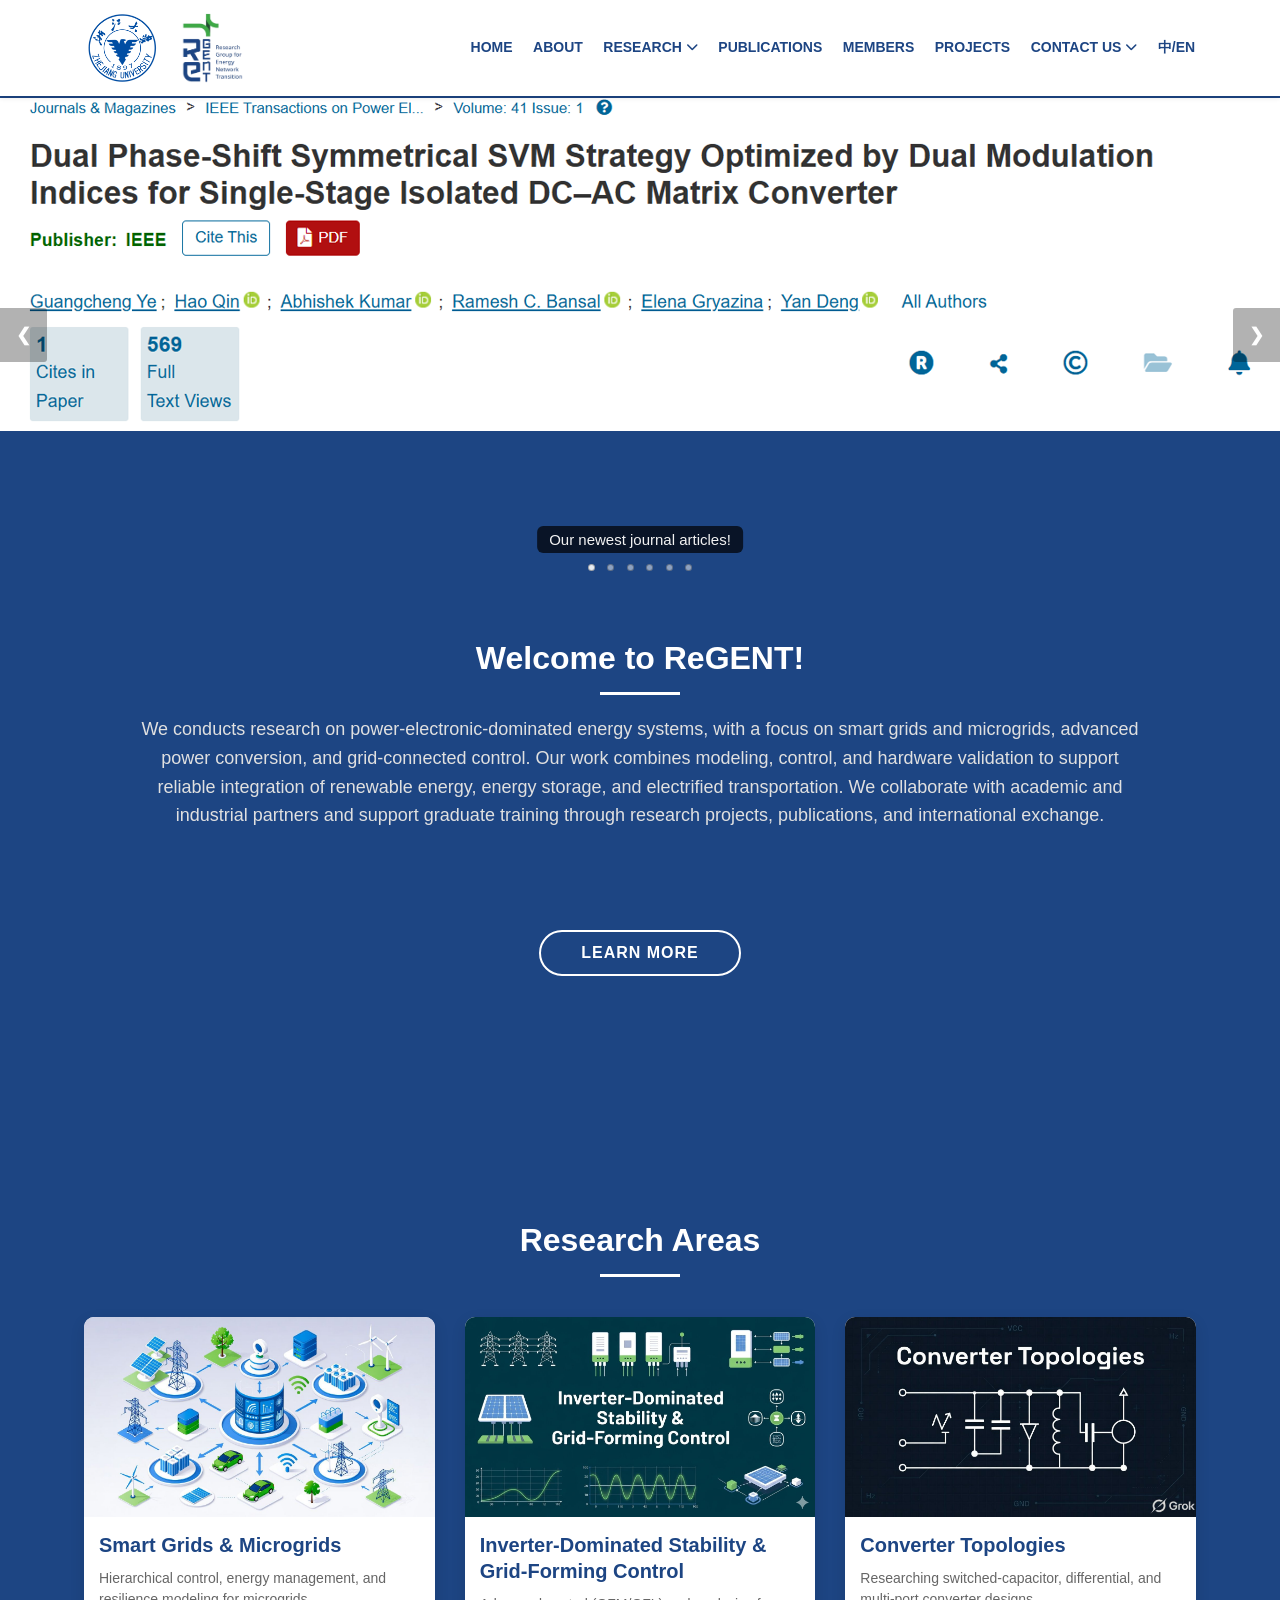
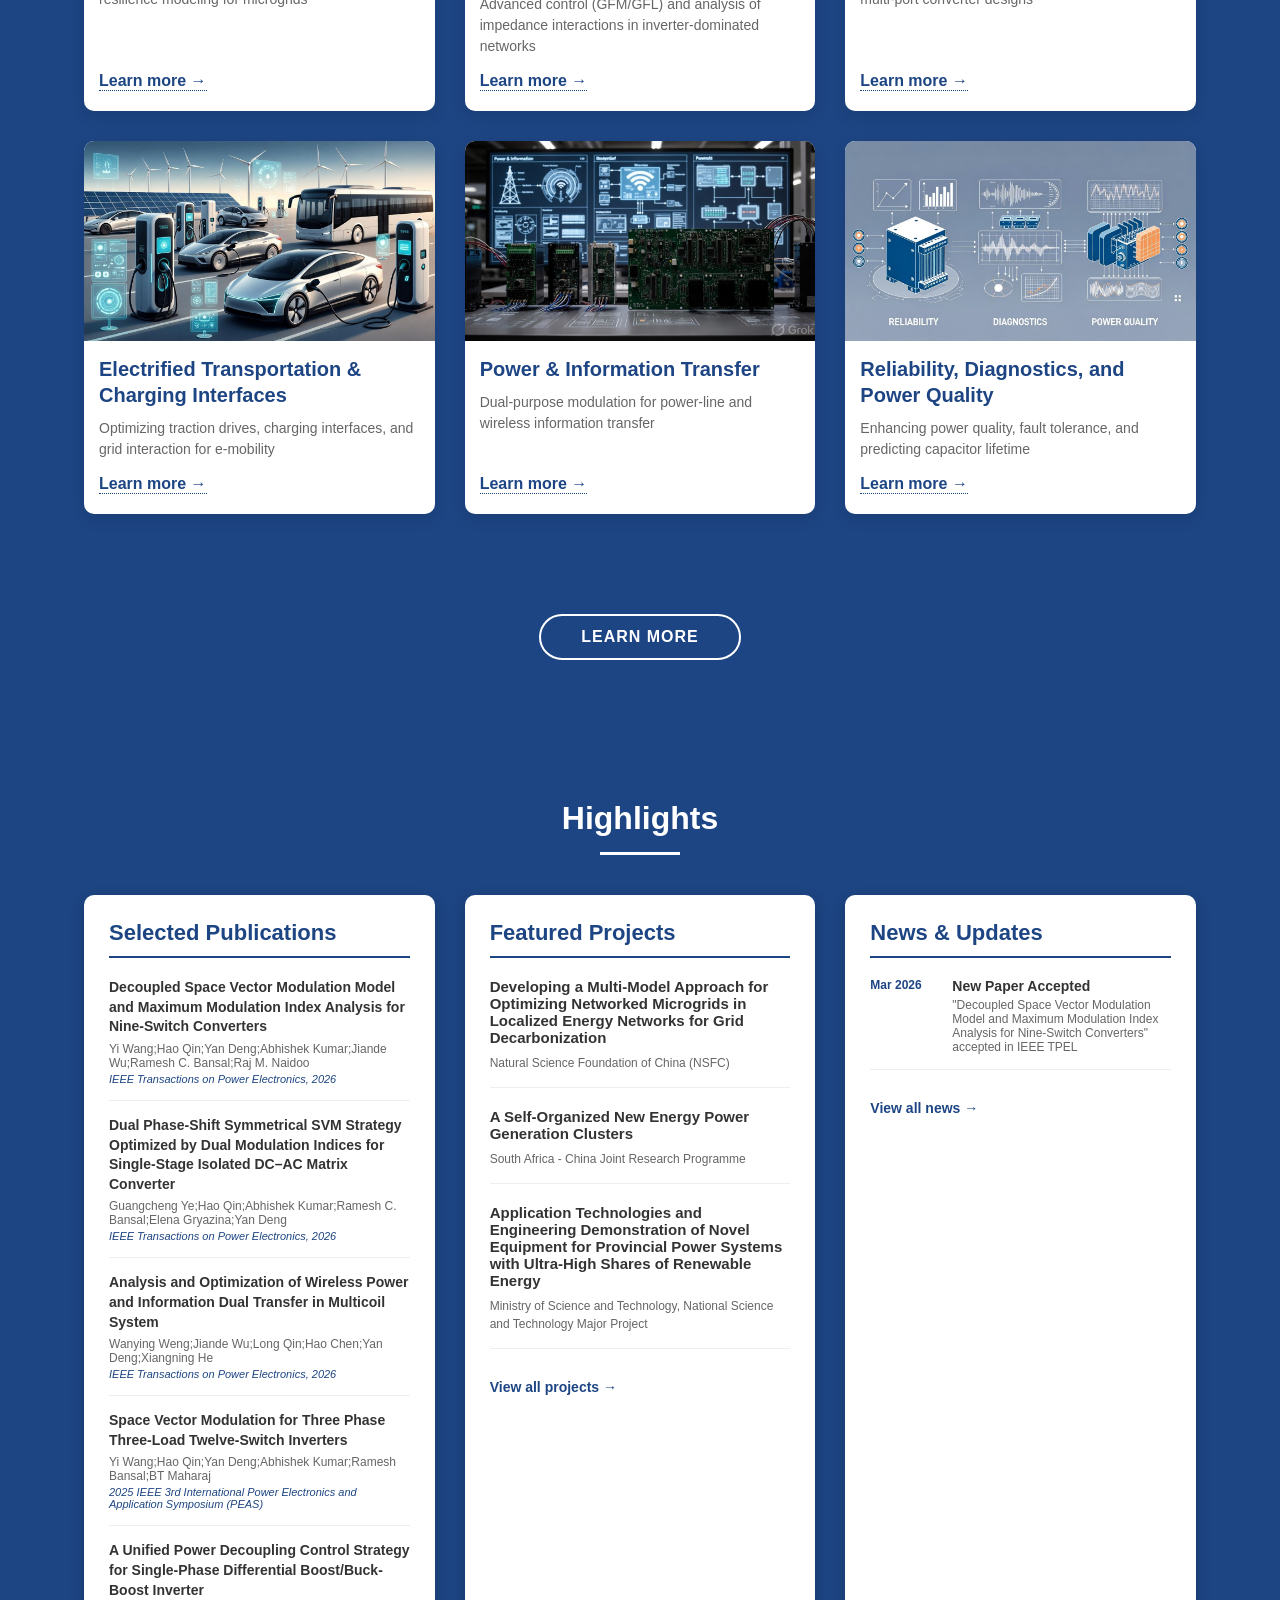
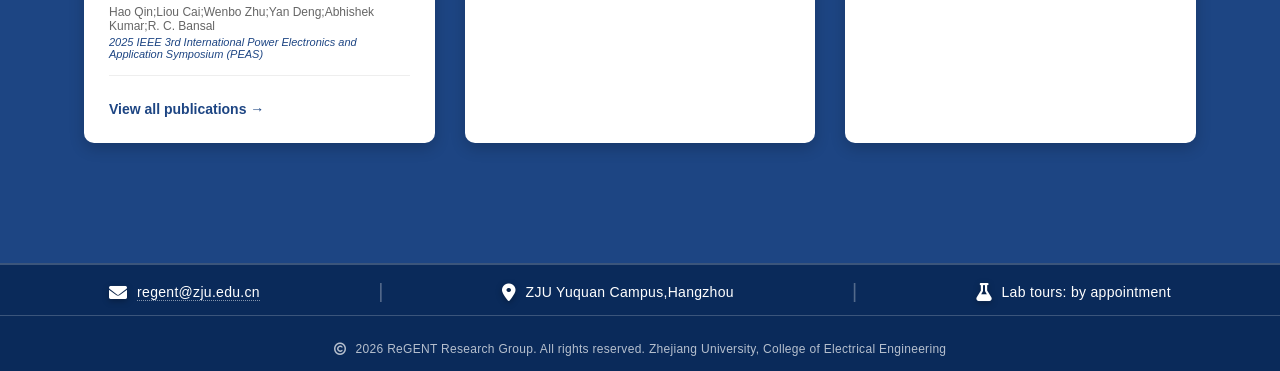
==== commit 405476f4: "Update index.html" ====
--- a/index.html
+++ b/index.html
@@ -202,16 +202,16 @@
       <h3>Featured Projects</h3>
       <ul class="mprojects-list">
         <li>
-          <a href="#" class="mproject-title">A Comprehensive Framework for a Sustainable Low-Carbon Resilient Energy System</a>
-          <div class="mproject-desc">South Africa - China Joint Research Programme based on 14th Annual Five-Year Plan, Ministry of Science and Technology (MOST), China</div>
-        </li>
-        <li>
-          <a href="#" class="mproject-title">Hybrid Energy Storage and Its Regulation for Island Power System</a>
-          <div class="mproject-desc">National High Technology Research and Development Program of China (863 Program), Ministry of Science and Technology (MOST), China</div>
-        </li>
-        <li>
-          <a href="#" class="mproject-title">Research on the Matching Rules of Large Capacity Power Electronic Hybrid Systems Under Multi- Time Scales</a>
+          <a href="#" class="mproject-title">Developing a Multi-Model Approach for Optimizing Networked Microgrids in Localized Energy Networks for Grid Decarbonization</a>
           <div class="mproject-desc">Natural Science Foundation of China (NSFC)</div>
+        </li>
+        <li>
+          <a href="#" class="mproject-title">A Self-Organized New Energy Power Generation Clusters</a>
+          <div class="mproject-desc">South Africa - China Joint Research Programme</div>
+        </li>
+        <li>
+          <a href="#" class="mproject-title">Application Technologies and Engineering Demonstration of Novel Equipment for Provincial Power Systems with Ultra-High Shares of Renewable Energy</a>
+          <div class="mproject-desc">Ministry of Science and Technology, National Science and Technology Major Project</div>
         </li>
       </ul>
       <a href="project.html" class="view-all-link">View all projects →</a>
--- a/style.css
+++ b/style.css
@@ -254,7 +254,7 @@
 /* Slideshow container */
 .slideshow-container {
   width: 100%;
-  height: 525px;
+  height: 500px;
   position: relative;
   margin: auto;
   overflow: hidden;
@@ -265,7 +265,7 @@
   display: flex;
   transition: transform 0.5s ease-in-out;
   width: 100%;
-  height: 100%;
+  height: 95%;
 }
 
 .mySlides {
@@ -276,9 +276,9 @@
 }
 
 .mySlides img {
-  width: 100%;
-  height: 100%;
-  object-fit: cover;  /* This ensures images cover the area without distortion */
+  width:auto;
+  height: auto;
+  object-fit: cover; 
   display: block;
 }
 
@@ -311,12 +311,16 @@
 .text {
   color: #f2f2f2;
   font-size: 15px;
-  padding: 8px 12px;
+  padding: 5px 12px;        /* 5px top/bottom, 12px left/right → 5px distance around text vertically */
+  background: rgba(0, 0, 0, 0.7);  /* semi-transparent black */
+  border-radius: 6px;       /* optional rounded corners */
   position: absolute;
   bottom: 20px;
-  width: 100%;
+  left: 50%;                /* center horizontally */
+  transform: translateX(-50%); /* shift left by half its own width */
   text-align: center;
   z-index: 1;
+  white-space: nowrap;      /* no text from wrapping*/
 }
 
 .dots-container {
@@ -2499,4 +2503,4 @@
   .global-collaborations h3 {
     font-size: 24px;
   }
-}+}
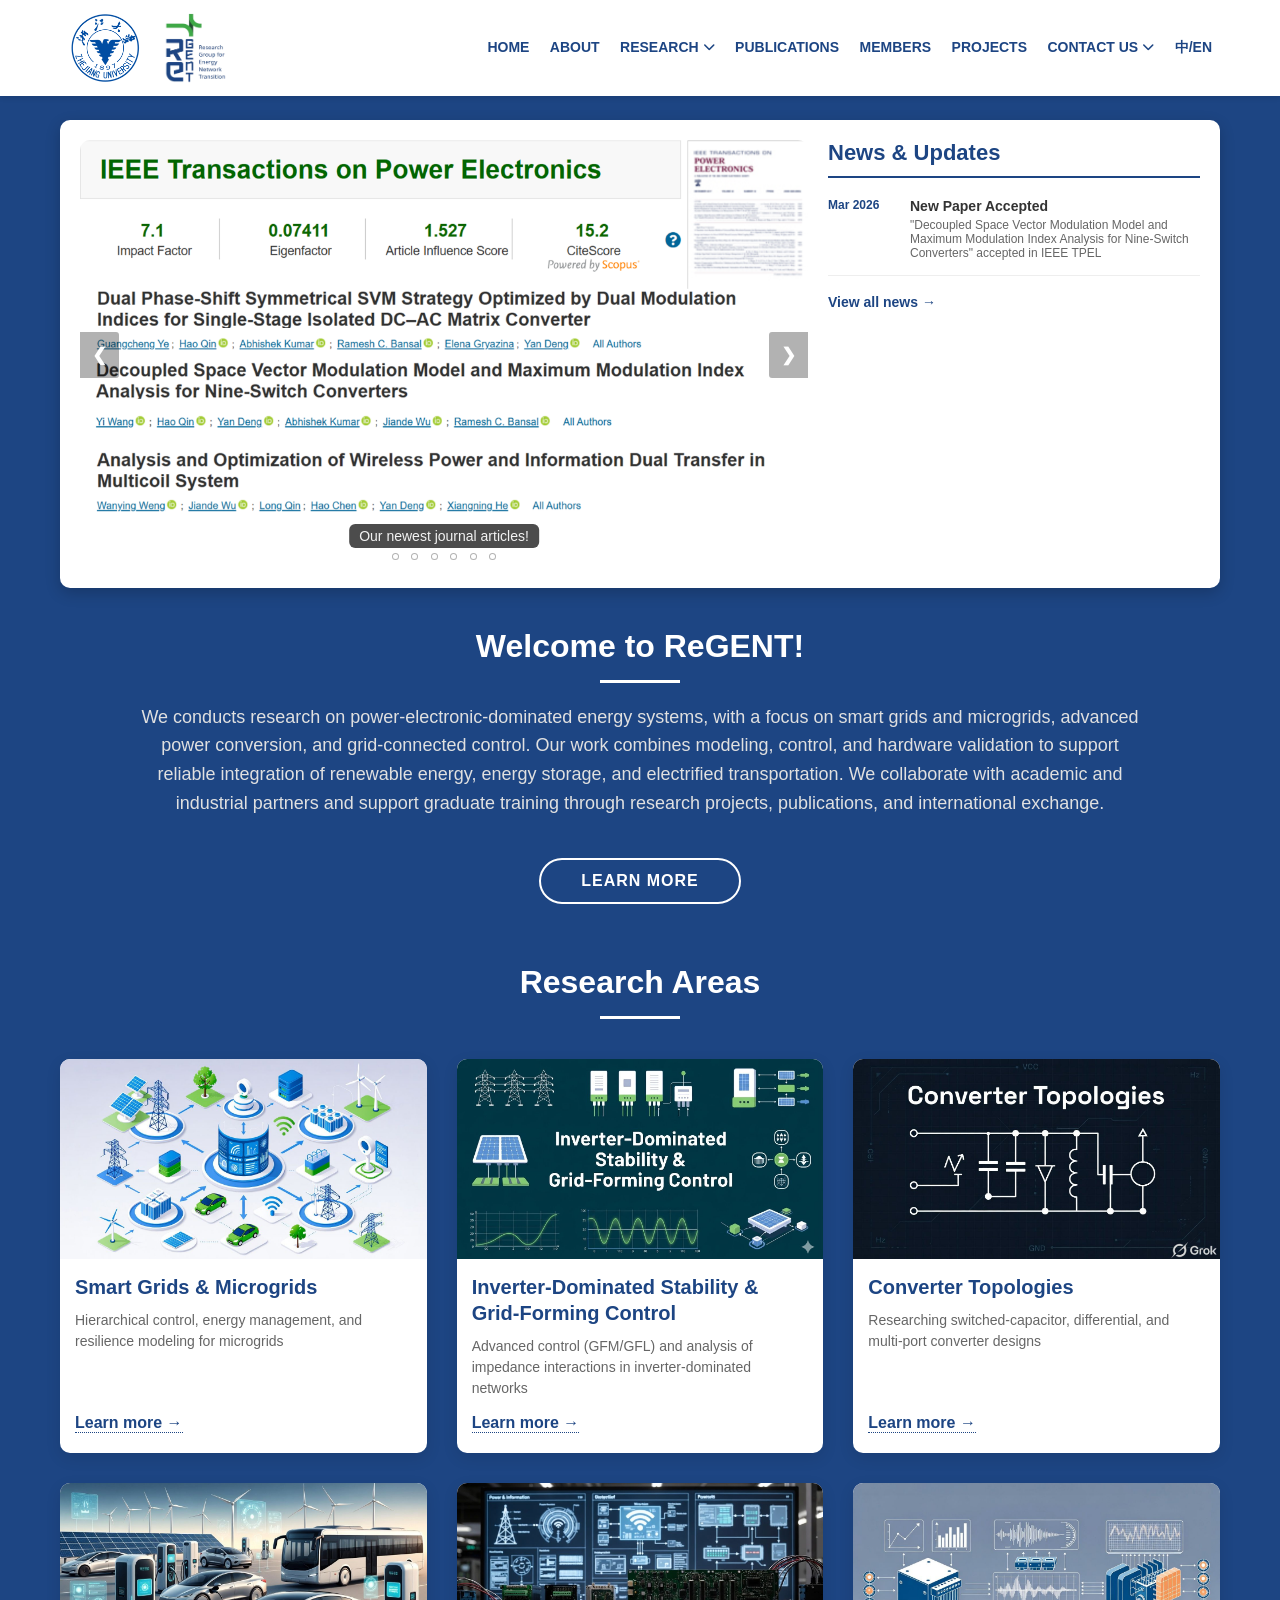
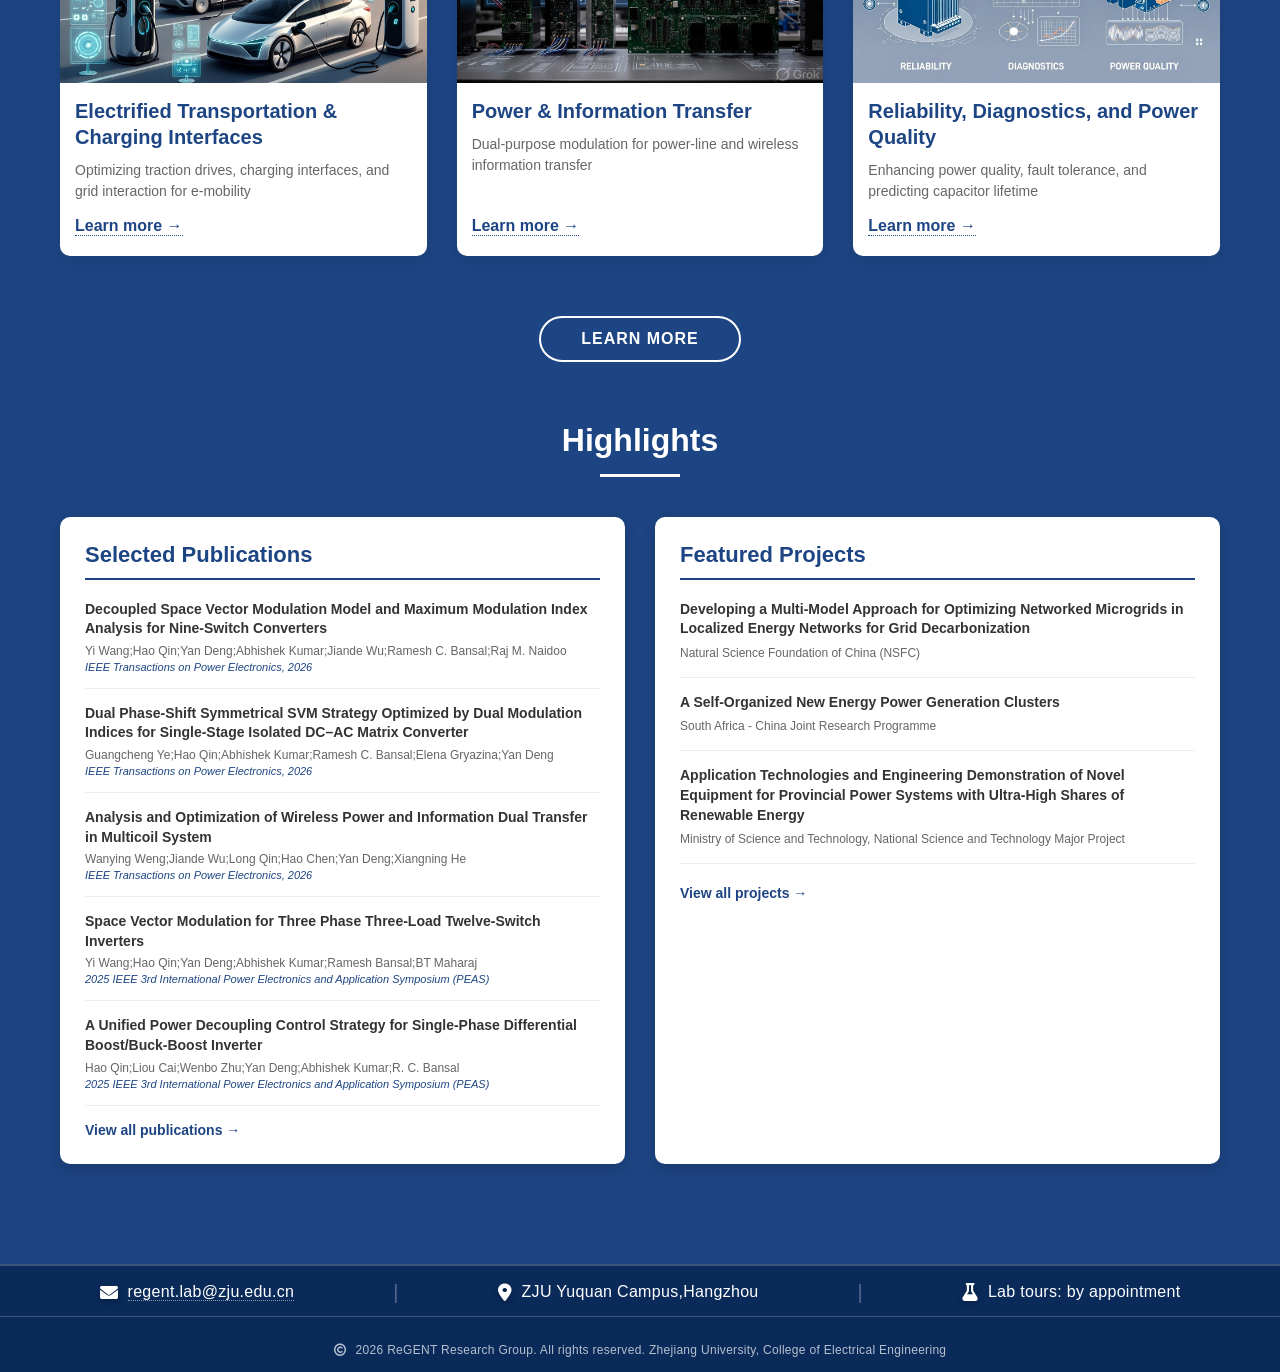
==== commit 9ca1d8c0: "Update index.html" ====
--- a/index.html
+++ b/index.html
@@ -9,6 +9,7 @@
 </head>
 <body>
 
+<!-- ===== HEADER ===== -->
 <div class="site-header">
   <nav>
     <a href="https://www.zju.edu.cn/"><img src="images/zju_logo.png" alt="ZJU Logo" class="zju-logo"></a>
@@ -47,178 +48,48 @@
   </nav>
 </div>
 
-<div class="slideshow-container">
-<br>
-  <div class="slider" id="slider">
-	<div class="mySlides">
-      <img src="images/2026_journal1.png" style="width:100%; height:70%" alt="2026 journal1">
-      <div class="text">Our newest journal articles!</div>
-    </div>
-	<div class="mySlides">
-      <img src="images/2026_journal2.png" style="width:100%; height:70%" alt="2026 journal2">
-      <div class="text">Our newest journal articles!</div>
-    </div>
-	<div class="mySlides">
-      <img src="images/2026_journal3.png" style="width:100%; height:70%" alt="2026 journal3">
-      <div class="text">Our newest journal articles!</div>
-    </div>
-    <div class="mySlides">
-      <img src="group_pics/2026thesis_defense.jpg" style="width:100%" alt="2026 master thesis defense">
-      <div class="text">Congratulations on the thesis defense! </div>
-    </div>
-    <div class="mySlides">
-      <img src="group_pics/2026graduation.jpg" style="width:100%" alt="2026 graduation group picture">
-      <div class="text">Congratulations to Zhu Wenbo, Li Yao and Liu Ting on your graduation!</div>
-    </div>
-	<div class="mySlides">
-      <img src="images/book.jpg" style="width:100%" alt="book">
-      <div class="text">Books by our faculty members, available now!</div>
-    </div>
-  </div>
-  <div class="dots-container">
-    <span class="dot" onclick="currentSlide(1)"></span> 
-    <span class="dot" onclick="currentSlide(2)"></span> 
-    <span class="dot" onclick="currentSlide(3)"></span>
-	<span class="dot" onclick="currentSlide(4)"></span>
-    <span class="dot" onclick="currentSlide(5)"></span> 
-    <span class="dot" onclick="currentSlide(6)"></span>	
-  </div>
-  <a class="prev" onclick="plusSlides(-1)">❮</a>
-  <a class="next" onclick="plusSlides(1)">❯</a>
-</div>
-
-<!-- Introduction Section -->
-<div class="intro-section">
-  <h2>Welcome to ReGENT!</h2>
-  <p>We conducts research on power‑electronic‑dominated energy systems, with a focus on smart grids and microgrids, advanced power conversion, and grid‑connected control. Our work combines modeling, control, and hardware validation to support reliable integration of renewable energy, energy storage, and electrified transportation. We collaborate with academic and industrial partners and support graduate training through research projects, publications, and international exchange.</p>
-</div>
-<div class="learn-more-container">
-  <a href="about.html" class="learn-more-btn">Learn More</a>
-</div>
-<br><br><br><br><br><br><br>
-
-<!-- Research Areas Section -->
-
-<div class="mresearch-section">
-  <h2>Research Areas</h2>
-  <div class="mresearch-grid">
-    
-    <div class="mresearch-card">
-      <img src="images/smart_grid.jpg" alt="Smart Grid, Microgrid">
-      <h3>Smart Grids & Microgrids</h3>
-      <p>Hierarchical control, energy management, and resilience modeling for microgrids</p>
-      <a href="research.html#smart-grids" class="card-link">Learn more →</a>
-    </div>
-    
-    <div class="mresearch-card">
-      <img src="images/stability.jpg" alt="Inverter-dominated Stability">
-      <h3>Inverter‑Dominated Stability & Grid‑Forming Control</h3>
-      <p>Advanced control (GFM/GFL) and analysis of impedance interactions in inverter-dominated networks</p>
-      <a href="research.html#stability" class="card-link">Learn more →</a>
-    </div>
-    
-    <div class="mresearch-card">
-      <img src="images/converter.jpg" alt="Converter Topologies">
-      <h3>Converter Topologies</h3>
-      <p>Researching switched-capacitor, differential, and multi-port converter designs</p>
-      <a href="research.html#topologies" class="card-link">Learn more →</a>
-    </div>
-    
-    <div class="mresearch-card">
-      <img src="images/electrification.jpg" alt="Electrified Transportation">
-      <h3>Electrified Transportation & Charging Interfaces</h3>
-      <p>Optimizing traction drives, charging interfaces, and grid interaction for e-mobility</p>
-      <a href="research.html#transportation" class="card-link">Learn more →</a>
-    </div>
-    
-    <div class="mresearch-card">
-      <img src="images/power_trf.jpg" alt="Power, Information Transfer">
-      <h3>Power & Information Transfer</h3>
-      <p>Dual-purpose modulation for power-line and wireless information transfer</p>
-      <a href="research.html#power-info" class="card-link">Learn more →</a>
-    </div>
-    
-    <div class="mresearch-card">
-      <img src="images/reliability.jpg" alt="System Reliability">
-      <h3>Reliability, Diagnostics, and Power Quality</h3>
-      <p>Enhancing power quality, fault tolerance, and predicting capacitor lifetime</p>
-      <a href="research.html#reliability" class="card-link">Learn more →</a>
-    </div>
-    
-  </div>
-</div>
-
-<!-- Learn More Button -->
-<div class="learn-more-container">
-  <a href="research.html" class="learn-more-btn">Learn More</a>
-</div>
-
-<!-- Highlights Section -->
-<div class="highlights-section">
-  <h2>Highlights</h2>
-  
-  <div class="highlights-grid">
-    
-    <!-- Selected Publications Card -->
-    <div class="highlight-card">
-      <h3>Selected Publications</h3>
-      <ul class="publications-list">
-        <li>
-          <a href="https://ieeexplore.ieee.org/document/11222981/" class="pub-title">
-		  Decoupled Space Vector Modulation Model and Maximum Modulation Index Analysis for Nine-Switch Converters</a>
-          <div class="pub-authors">Yi Wang;Hao Qin;Yan Deng;Abhishek Kumar;Jiande Wu;Ramesh C. Bansal;Raj M. Naidoo</div>
-          <div class="pub-journal">IEEE Transactions on Power Electronics, 2026</div>
-        </li>
-		<li>
-          <a href="https://ieeexplore.ieee.org/document/11154845/" class="pub-title">
-		  Dual Phase-Shift Symmetrical SVM Strategy Optimized by Dual Modulation Indices for Single-Stage Isolated DC–AC Matrix Converter</a>
-          <div class="pub-authors">Guangcheng Ye;Hao Qin;Abhishek Kumar;Ramesh C. Bansal;Elena Gryazina;Yan Deng</div>
-          <div class="pub-journal">IEEE Transactions on Power Electronics, 2026</div>
-        </li>
-        <li>
-          <a href="https://ieeexplore.ieee.org/document/11134808/" class="pub-title">
-		  Analysis and Optimization of Wireless Power and Information Dual Transfer in Multicoil System</a>
-          <div class="pub-authors">Wanying Weng;Jiande Wu;Long Qin;Hao Chen;Yan Deng;Xiangning He</div>
-          <div class="pub-journal">IEEE Transactions on Power Electronics, 2026</div>
-        </li>
-        <li>
-          <a href="https://ieeexplore.ieee.org/document/11403637/" class="pub-title">
-		  Space Vector Modulation for Three Phase Three-Load Twelve-Switch Inverters</a>
-          <div class="pub-authors">Yi Wang;Hao Qin;Yan Deng;Abhishek Kumar;Ramesh Bansal;BT Maharaj</div>
-          <div class="pub-journal">2025 IEEE 3rd International Power Electronics and Application Symposium (PEAS)</div>
-        </li>
-        <li>
-          <a href="https://ieeexplore.ieee.org/document/11403055/" class="pub-title">
-		  A Unified Power Decoupling Control Strategy for Single-Phase Differential Boost/Buck-Boost Inverter</a>
-          <div class="pub-authors">Hao Qin;Liou Cai;Wenbo Zhu;Yan Deng;Abhishek Kumar;R. C. Bansal</div>
-          <div class="pub-journal">2025 IEEE 3rd International Power Electronics and Application Symposium (PEAS)</div>
-        </li>
-      </ul>
-      <a href="#" class="view-all-link">View all publications →</a>
-    </div>
-    
-    <!-- Featured Projects Card -->
-    <div class="highlight-card">
-      <h3>Featured Projects</h3>
-      <ul class="mprojects-list">
-        <li>
-          <a href="#" class="mproject-title">Developing a Multi-Model Approach for Optimizing Networked Microgrids in Localized Energy Networks for Grid Decarbonization</a>
-          <div class="mproject-desc">Natural Science Foundation of China (NSFC)</div>
-        </li>
-        <li>
-          <a href="#" class="mproject-title">A Self-Organized New Energy Power Generation Clusters</a>
-          <div class="mproject-desc">South Africa - China Joint Research Programme</div>
-        </li>
-        <li>
-          <a href="#" class="mproject-title">Application Technologies and Engineering Demonstration of Novel Equipment for Provincial Power Systems with Ultra-High Shares of Renewable Energy</a>
-          <div class="mproject-desc">Ministry of Science and Technology, National Science and Technology Major Project</div>
-        </li>
-      </ul>
-      <a href="project.html" class="view-all-link">View all projects →</a>
-    </div>
-    
-    <!-- News Card -->
-    <div class="highlight-card">
+<div class="main-content">
+  <div class="top-row">
+    <!-- Left: Carousel -->
+    <div class="carousel-wrapper">
+      <div class="slideshow-container">
+        <div class="slider" id="slider">
+          <div class="mySlides">
+            <img src="images/2026_journal_latest.png" style="width:100%; height:70%" alt="2026 journal1">
+			<br>
+            <div class="text">Our newest journal articles!</div>
+          </div>
+          <div class="mySlides">
+            <img src="group_pics/2026thesis_defense.png" style="width:100%" alt="2026 master thesis defense">
+			<br>
+            <div class="text">Congratulations on the thesis defense!</div>
+          </div>
+          <div class="mySlides">
+            <img src="group_pics/2026graduation.png" style="width:100%" alt="2026 graduation group picture">
+			<br>
+            <div class="text">Congratulations to Zhu Wenbo, Li Yao and Liu Ting on your graduation!</div>
+          </div>
+          <div class="mySlides">
+            <img src="images/book.png" style="width:100%" alt="book">
+			<br>
+            <div class="text">Books by our faculty members, available now!</div>
+          </div>
+        </div>
+        <div class="dots-container">
+          <span class="dot" onclick="currentSlide(1)"></span> 
+          <span class="dot" onclick="currentSlide(2)"></span> 
+          <span class="dot" onclick="currentSlide(3)"></span>
+          <span class="dot" onclick="currentSlide(4)"></span>
+          <span class="dot" onclick="currentSlide(5)"></span> 
+          <span class="dot" onclick="currentSlide(6)"></span>	
+        </div>
+        <a class="prev" onclick="plusSlides(-1)">❮</a>
+        <a class="next" onclick="plusSlides(1)">❯</a>
+      </div>
+    </div>
+
+    <!-- Right: News Sidebar -->
+    <div class="news-sidebar">
       <h3>News & Updates</h3>
       <ul class="news-list">
         <li>
@@ -231,18 +102,138 @@
       </ul>
       <a href="#" class="view-all-link">View all news →</a>
     </div>
-    
-  </div>
+  </div>
+
+  <!-- ===== INTRODUCTION ===== -->
+  <div class="page-header">
+    <h1>Welcome to ReGENT!</h1>
+    <p>We conducts research on power‑electronic‑dominated energy systems, with a focus on smart grids and microgrids, advanced power conversion, and grid‑connected control. Our work combines modeling, control, and hardware validation to support reliable integration of renewable energy, energy storage, and electrified transportation. We collaborate with academic and industrial partners and support graduate training through research projects, publications, and international exchange.</p>
+  </div>
+  <div class="learn-more-container">
+    <a href="about.html" class="learn-more-btn">Learn More</a>
+  </div>
+
+  <!-- Research Areas  -->
+  <div class="mresearch-section">
+    <h2>Research Areas</h2>
+    <div class="mresearch-grid">
+      
+      <div class="mresearch-card">
+        <img src="images/smart_grid.jpg" alt="Smart Grid, Microgrid">
+        <h3>Smart Grids & Microgrids</h3>
+        <p>Hierarchical control, energy management, and resilience modeling for microgrids</p>
+        <a href="research.html#smart-grids" class="card-link">Learn more →</a>
+      </div>
+      
+      <div class="mresearch-card">
+        <img src="images/stability.jpg" alt="Inverter-dominated Stability">
+        <h3>Inverter‑Dominated Stability & Grid‑Forming Control</h3>
+        <p>Advanced control (GFM/GFL) and analysis of impedance interactions in inverter-dominated networks</p>
+        <a href="research.html#stability" class="card-link">Learn more →</a>
+      </div>
+      
+      <div class="mresearch-card">
+        <img src="images/converter.jpg" alt="Converter Topologies">
+        <h3>Converter Topologies</h3>
+        <p>Researching switched-capacitor, differential, and multi-port converter designs</p>
+        <a href="research.html#topologies" class="card-link">Learn more →</a>
+      </div>
+      
+      <div class="mresearch-card">
+        <img src="images/electrification.jpg" alt="Electrified Transportation">
+        <h3>Electrified Transportation & Charging Interfaces</h3>
+        <p>Optimizing traction drives, charging interfaces, and grid interaction for e-mobility</p>
+        <a href="research.html#transportation" class="card-link">Learn more →</a>
+      </div>
+      
+      <div class="mresearch-card">
+        <img src="images/power_trf.jpg" alt="Power, Information Transfer">
+        <h3>Power & Information Transfer</h3>
+        <p>Dual-purpose modulation for power-line and wireless information transfer</p>
+        <a href="research.html#power-info" class="card-link">Learn more →</a>
+      </div>
+      
+      <div class="mresearch-card">
+        <img src="images/reliability.jpg" alt="System Reliability">
+        <h3>Reliability, Diagnostics, and Power Quality</h3>
+        <p>Enhancing power quality, fault tolerance, and predicting capacitor lifetime</p>
+        <a href="research.html#reliability" class="card-link">Learn more →</a>
+      </div>
+      
+    </div>
+  </div>
+
+  <!-- Learn More Button -->
+  <div class="learn-more-container">
+    <a href="research.html" class="learn-more-btn">Learn More</a>
+  </div>
+
+  <!-- Highlights Section -->
+  <div class="mresearch-section">
+  <h2>Highlights</h2>
+
+  <div class="bottom-row">
+
+    <div class="pub-col">
+      <h3>Selected Publications</h3>
+      <ul class="publications-list">
+        <li>
+          <a href="https://ieeexplore.ieee.org/document/11222981/" class="pub-title">Decoupled Space Vector Modulation Model and Maximum Modulation Index Analysis for Nine-Switch Converters</a>
+          <div class="pub-authors">Yi Wang;Hao Qin;Yan Deng;Abhishek Kumar;Jiande Wu;Ramesh C. Bansal;Raj M. Naidoo</div>
+          <div class="pub-journal">IEEE Transactions on Power Electronics, 2026</div>
+        </li>
+        <li>
+          <a href="https://ieeexplore.ieee.org/document/11154845/" class="pub-title">Dual Phase-Shift Symmetrical SVM Strategy Optimized by Dual Modulation Indices for Single-Stage Isolated DC–AC Matrix Converter</a>
+          <div class="pub-authors">Guangcheng Ye;Hao Qin;Abhishek Kumar;Ramesh C. Bansal;Elena Gryazina;Yan Deng</div>
+          <div class="pub-journal">IEEE Transactions on Power Electronics, 2026</div>
+        </li>
+        <li>
+          <a href="https://ieeexplore.ieee.org/document/11134808/" class="pub-title">Analysis and Optimization of Wireless Power and Information Dual Transfer in Multicoil System</a>
+          <div class="pub-authors">Wanying Weng;Jiande Wu;Long Qin;Hao Chen;Yan Deng;Xiangning He</div>
+          <div class="pub-journal">IEEE Transactions on Power Electronics, 2026</div>
+        </li>
+		<li>
+          <a href="https://ieeexplore.ieee.org/document/11403637/" class="pub-title">Space Vector Modulation for Three Phase Three-Load Twelve-Switch Inverters</a>
+          <div class="pub-authors">Yi Wang;Hao Qin;Yan Deng;Abhishek Kumar;Ramesh Bansal;BT Maharaj</div>
+          <div class="pub-journal">2025 IEEE 3rd International Power Electronics and Application Symposium (PEAS)</div>
+        </li>
+        <li>
+          <a href="https://ieeexplore.ieee.org/document/11403055/" class="pub-title">A Unified Power Decoupling Control Strategy for Single-Phase Differential Boost/Buck-Boost Inverter</a>
+          <div class="pub-authors">Hao Qin;Liou Cai;Wenbo Zhu;Yan Deng;Abhishek Kumar;R. C. Bansal</div>
+          <div class="pub-journal">2025 IEEE 3rd International Power Electronics and Application Symposium (PEAS)</div>
+        </li>
+      </ul>
+      <a href="publication.html" class="view-all-link">View all publications →</a>
+    </div>
+    <div class="proj-col">
+      <h3>Featured Projects</h3>
+      <ul class="mprojects-list">
+        <li>
+          <a href="#" class="mproject-title">Developing a Multi-Model Approach for Optimizing Networked Microgrids in Localized Energy Networks for Grid Decarbonization</a>
+          <div class="mproject-desc">Natural Science Foundation of China (NSFC)</div>
+        </li>
+        <li>
+          <a href="#" class="mproject-title">A Self-Organized New Energy Power Generation Clusters</a>
+          <div class="mproject-desc">South Africa - China Joint Research Programme</div>
+        </li>
+        <li>
+          <a href="#" class="mproject-title">Application Technologies and Engineering Demonstration of Novel Equipment for Provincial Power Systems with Ultra-High Shares of Renewable Energy</a>
+          <div class="mproject-desc">Ministry of Science and Technology, National Science and Technology Major Project</div>
+        </li>
+      </ul>
+      <a href="project.html" class="view-all-link">View all projects →</a>
+    </div>
+  </div>   
 </div>
-
-<!-- Quick Contact Strip-->
+  </div>
+<!-- ===== FOOTER / CONTACT STRIP ===== -->
 <div class="contact-strip">
     <div class="contact-container">
     
     <div class="contact-item">
       <i class="fas fa-envelope contact-icon"></i>
       <span class="contact-text">
-        <a href="mailto:regent@zju.edu.cn">regent@zju.edu.cn</a>
+        <a href="mailto:regent.lab@zju.edu.cn">regent.lab@zju.edu.cn</a>
       </span>
     </div>
     <span class="contact-divider">|</span>
@@ -259,8 +250,7 @@
   <div class="copyright-row">
     <div class="contact-container">
       <div class="copyright-text">
-	  <br>
-        <i class="far fa-copyright"></i> 2026 ReGENT Research Group. All rights reserved. 
+        <br><i class="far fa-copyright"></i> 2026 ReGENT Research Group. All rights reserved. 
         Zhejiang University, College of Electrical Engineering
       </div>
     </div>
@@ -270,51 +260,37 @@
 <!-- Dropdown Script -->
 <script src="dropdown.js"></script>
 
-
+<!-- Slider JavaScript (unchanged) -->
 <script>
-// Your JavaScript code here (the same as before)
+// (Your existing slider JS code – I'll include the full version below)
 let slideIndex = 1;
 const slides = document.getElementsByClassName("mySlides");
 const slider = document.getElementById("slider"); 
 const totalSlides = slides.length;
 
-// Clone the first slide and append it to the end
+// Clone first and last for infinite loop
 const firstSlideClone = slides[0].cloneNode(true);
 slider.appendChild(firstSlideClone);
-
-// Clone the last slide and prepend it to the beginning
 const lastSlideClone = slides[totalSlides - 1].cloneNode(true);
 slider.insertBefore(lastSlideClone, slides[0]);
 
-// Update the slides collection and get new total
 const allSlides = document.getElementsByClassName("mySlides");
 const totalAllSlides = allSlides.length;
-
-// Set initial position to show the first real slide (index 1, after the prepended clone)
 let currentIndex = 1;
 slider.style.transform = `translateX(-${currentIndex * 100}%)`;
 
 function showSlides(n) {
-  // Remove transition for instant jumps
   if (n === 0 || n === totalAllSlides - 1) {
     slider.style.transition = 'none';
   } else {
     slider.style.transition = 'transform 0.5s ease-in-out';
   }
-  
-  // Update current index
   currentIndex = n;
-  
-  // Apply transform
   slider.style.transform = `translateX(-${currentIndex * 100}%)`;
   
-  // Update dots based on real slide
   let realSlideIndex = currentIndex;
-  if (currentIndex === 0) {
-    realSlideIndex = totalSlides; // Last slide
-  } else if (currentIndex === totalAllSlides - 1) {
-    realSlideIndex = 1; // First slide
-  }
+  if (currentIndex === 0) realSlideIndex = totalSlides;
+  else if (currentIndex === totalAllSlides - 1) realSlideIndex = 1;
   
   let dots = document.getElementsByClassName("dot");
   for (let i = 0; i < dots.length; i++) {
@@ -323,16 +299,12 @@
   dots[realSlideIndex - 1].className += " active";
 }
 
-// Handle transition end to reset position
 slider.addEventListener('transitionend', function() {
-  // If at the clone of first slide (end), jump to real first slide
   if (currentIndex === totalAllSlides - 1) {
     slider.style.transition = 'none';
     currentIndex = 1;
     slider.style.transform = `translateX(-${currentIndex * 100}%)`;
   }
-  
-  // If at the clone of last slide (beginning), jump to real last slide
   if (currentIndex === 0) {
     slider.style.transition = 'none';
     currentIndex = totalSlides;
@@ -341,30 +313,16 @@
 });
 
 function plusSlides(n) {
-  // Add transition
   slider.style.transition = 'transform 0.5s ease-in-out';
-  
-  // Update index
   let newIndex = currentIndex + n;
-  
-  // Ensure we don't go out of bounds
-  if (newIndex < 0) {
-    newIndex = 0;
-  } else if (newIndex >= totalAllSlides) {
-    newIndex = totalAllSlides - 1;
-  }
-  
-  // Update current index and transform
+  if (newIndex < 0) newIndex = 0;
+  else if (newIndex >= totalAllSlides) newIndex = totalAllSlides - 1;
   currentIndex = newIndex;
   slider.style.transform = `translateX(-${currentIndex * 100}%)`;
   
-  // Update dots based on real slide
   let realSlideIndex = currentIndex;
-  if (currentIndex === 0) {
-    realSlideIndex = totalSlides; // Last slide
-  } else if (currentIndex === totalAllSlides - 1) {
-    realSlideIndex = 1; // First slide
-  }
+  if (currentIndex === 0) realSlideIndex = totalSlides;
+  else if (currentIndex === totalAllSlides - 1) realSlideIndex = 1;
   
   let dots = document.getElementsByClassName("dot");
   for (let i = 0; i < dots.length; i++) {
@@ -374,21 +332,12 @@
 }
 
 function currentSlide(n) {
-  // Convert dot index to actual slide index (accounting for prepended clone)
-  // n is 1-based for real slides
-  let targetIndex = n; // Real slides start at index 1 (after the prepended clone)
-  
-  // If we're going to the same slide, do nothing
+  let targetIndex = n;
   if (targetIndex === currentIndex) return;
-  
-  // Add transition
   slider.style.transition = 'transform 0.5s ease-in-out';
-  
-  // Update current index and transform
   currentIndex = targetIndex;
   slider.style.transform = `translateX(-${currentIndex * 100}%)`;
   
-  // Update dots
   let dots = document.getElementsByClassName("dot");
   for (let i = 0; i < dots.length; i++) {
     dots[i].className = dots[i].className.replace(" active", "");
@@ -396,38 +345,29 @@
   dots[n - 1].className += " active";
 }
 
-// Initialize dots
 let dots = document.getElementsByClassName("dot");
 dots[0].className += " active";
 
-// Auto-slide functionality - switches every 10 seconds
 let autoSlideInterval = setInterval(function() {
-  plusSlides(1);  // Move to next slide
-}, 15000);  // 10000 milliseconds = 10 seconds
-
-// Get buttons for reset functionality
+  plusSlides(1);
+}, 15000);
+
 const prevButton = document.querySelector('.prev');
 const nextButton = document.querySelector('.next');
 const dotElements = document.querySelectorAll('.dot');
 
 function resetAutoSlide() {
-  // Clear existing interval
   clearInterval(autoSlideInterval);
-  // Start new interval
   autoSlideInterval = setInterval(function() {
     plusSlides(1);
   }, 15000);
 }
 
-// Reset timer when user manually changes slides
 if (prevButton) prevButton.addEventListener('click', resetAutoSlide);
 if (nextButton) nextButton.addEventListener('click', resetAutoSlide);
-
 dotElements.forEach(dot => {
   dot.addEventListener('click', resetAutoSlide);
 });
-
-// Also reset timer when using touch/swipe
 if (slider) {
   slider.addEventListener('touchstart', resetAutoSlide);
 }
--- a/style.css
+++ b/style.css
@@ -1,4 +1,36 @@
-/* ===== RESET & BASE STYLES ===== */
+/* ===== PAGE HEADER (common to all pages) ===== */
+.page-header {
+  text-align: center;
+  margin: 40px auto 20px;
+  max-width: 90%;
+  padding: 0 20px;
+}
+
+.page-header h1 {
+  font-size: 32px;
+  color: white;
+  margin-bottom: 20px;
+  position: relative;
+}
+
+.page-header h1:after {
+  content: '';
+  display: block;
+  width: 80px;
+  height: 3px;
+  background: white;
+  margin: 15px auto 0;
+}
+
+.page-header p {
+  font-size: 18px;
+  color: #e0e0e0;
+  max-width: 90%;
+  margin: 20px auto 0;
+  line-height: 1.6;
+}
+
+/* ===== RESET & BASE ===== */
 * {
   box-sizing: border-box;
   margin: 0;
@@ -7,7 +39,7 @@
 
 body {
   margin: 0;
-  padding-top: 80px;
+  padding-top: 120px;
   font-family: Verdana, sans-serif;
   background-color: #1d4583;
   min-height: 100vh;
@@ -19,7 +51,17 @@
   vertical-align: middle;
 }
 
-/* ===== HEADER & NAVIGATION ===== */
+/* ===== MAIN CONTENT WRAPPER ===== */
+.main-content {
+  width: 100%;
+  max-width: 1200px;
+  margin: 0 auto;
+  padding: 0 20px;
+  box-sizing: border-box;
+  flex: 1 0 auto;
+}
+
+/* ===== HEADER (full‑width bar, boxed nav) ===== */
 .site-header {
   position: fixed;
   top: 0;
@@ -28,14 +70,18 @@
   background-color: white;
   z-index: 1000;
   box-shadow: 0 2px 5px rgba(0,0,0,0.1);
+  padding: 0;
 }
 
 nav {
   display: flex;
-  padding: 1% 6%;
+  padding: 1% 20px;
   justify-content: space-between;
   align-items: center;
   background-color: white;
+  max-width: 1200px;
+  margin: 0 auto;
+  box-sizing: border-box;
 }
 
 nav img {
@@ -69,169 +115,81 @@
   font-weight: 600;
   transition: color 0.3s ease;
 }
-
 .nav-links ul li a:hover {
   color: #007bff;
 }
 
-/* Dropdown Menu */
-.dropdown {
-  position: relative;
-  display: inline-block;
-}
-
-.dropdown-toggle {
-  display: flex;
-  align-items: center;
-  gap: 5px;
-}
-
-.dropdown-toggle i {
-  font-size: 12px;
-  transition: transform 0.3s ease;
-}
-
+/* Dropdown */
+.dropdown { position: relative; display: inline-block; }
+.dropdown-toggle { display: flex; align-items: center; gap: 5px; }
+.dropdown-toggle i { font-size: 12px; transition: transform 0.3s ease; }
 .dropdown:hover .dropdown-toggle i,
-.dropdown.active .dropdown-toggle i {
-  transform: rotate(180deg);
-}
-
+.dropdown.active .dropdown-toggle i { transform: rotate(180deg); }
 .dropdown-menu {
-  position: absolute;
-  top: 100%;
-  left: 0;
-  background: white;
-  min-width: 220px;
+  position: absolute; top: 100%; left: 0;
+  background: white; min-width: 220px;
   box-shadow: 0 10px 30px rgba(0,0,0,0.15);
-  border-radius: 8px;
-  padding: 8px 0;
-  opacity: 0;
-  visibility: hidden;
+  border-radius: 8px; padding: 8px 0;
+  opacity: 0; visibility: hidden;
   transform: translateY(10px);
   transition: all 0.3s ease;
   z-index: 1000;
-  border: 1px solid rgba(29, 69, 131, 0.1);
-}
-
+  border: 1px solid rgba(29,69,131,0.1);
+}
 .dropdown:hover .dropdown-menu {
-  opacity: 1;
-  visibility: visible;
-  transform: translateY(0);
-}
-
+  opacity: 1; visibility: visible; transform: translateY(0);
+}
 .dropdown-menu li {
-  display: block !important;
-  padding: 0 !important;
-  margin: 0 !important;
-  width: 100%;
-}
-
+  display: block !important; padding: 0 !important;
+  margin: 0 !important; width: 100%;
+}
 .dropdown-menu li a {
-  display: block;
-  padding: 10px 20px !important;
-  color: #333 !important;
-  font-size: 14px;
-  font-weight: 500;
-  transition: all 0.2s ease;
-  white-space: nowrap;
+  display: block; padding: 10px 20px !important;
+  color: #333 !important; font-size: 14px; font-weight: 500;
+  transition: all 0.2s ease; white-space: nowrap;
   text-align: left;
 }
-
 .dropdown-menu li a:hover {
-  background: #f0f4fa;
-  color: #1d4583 !important;
+  background: #f0f4fa; color: #1d4583 !important;
   padding-left: 25px !important;
 }
 
-/* ===== PAGE HEADER (common to all pages) ===== */
-.page-header {
-  text-align: center;
-  margin: 40px auto 20px;
-  max-width: 90%;
-  padding: 0 20px;
-}
-
-.page-header h1 {
-  font-size: 32px;
-  color: white;
-  margin-bottom: 20px;
-  position: relative;
-}
-
-.page-header h1:after {
-  content: '';
-  display: block;
-  width: 80px;
-  height: 3px;
-  background: white;
-  margin: 15px auto 0;
-}
-
-.page-header p {
-  font-size: 18px;
-  color: #e0e0e0;
-  max-width: 90%;
-  margin: 20px auto 0;
-  line-height: 1.6;
-}
-
-/* ===== CONTACT STRIP & FOOTER ===== */
+/* ===== FOOTER ===== */
 .contact-strip {
   width: 100%;
   background-color: #0a2a5a;
   color: white;
   padding: 15px 0;
-  font-size: 14px;
   border-top: 2px solid rgba(255,255,255,0.2);
   margin-top: 40px;
   flex-shrink: 0;
-}
-
+  box-sizing: border-box;
+}
 .contact-container {
   max-width: 1200px;
   margin: 0 auto;
+  padding: 0 20px;
   display: flex;
   justify-content: space-around;
   align-items: center;
   flex-wrap: wrap;
   gap: 20px;
-  padding: 0 20px;
-}
-
-.contact-item {
-  display: flex;
-  align-items: center;
-  gap: 10px;
-}
-
-.contact-icon {
-  font-size: 18px;
-  filter: drop-shadow(0 2px 3px rgba(0,0,0,0.3));
-}
-
-.contact-text {
-  font-weight: 400;
-  letter-spacing: 0.3px;
-}
-
+  box-sizing: border-box;
+}
+.contact-item { display: flex; align-items: center; gap: 10px; }
+.contact-icon { font-size: 18px; filter: drop-shadow(0 2px 3px rgba(0,0,0,0.3)); }
+.contact-text { font-weight: 400; letter-spacing: 0.3px; }
 .contact-text a {
-  color: white;
-  text-decoration: none;
+  color: white; text-decoration: none;
   border-bottom: 1px dotted rgba(255,255,255,0.5);
   transition: border-bottom 0.3s ease;
 }
-
-.contact-text a:hover {
-  border-bottom: 1px solid white;
-}
-
+.contact-text a:hover { border-bottom: 1px solid white; }
 .contact-divider {
   color: rgba(255,255,255,0.3);
   font-size: 20px;
   font-weight: 300;
-  display: inline-block;
-}
-
+}
 .copyright-row {
   border-top: 1px solid rgba(255,255,255,0.2);
   margin-top: 12px;
@@ -239,55 +197,195 @@
   font-size: 12px;
   text-align: center;
 }
-
-.copyright-text {
-  color: rgba(255,255,255,0.7);
-  letter-spacing: 0.3px;
-}
-
-.copyright-text i {
-  margin-right: 5px;
-}
-
-/* ===== HOME PAGE STYLES ===== */
-
-/* Slideshow container */
+.copyright-text { color: rgba(255,255,255,0.7); letter-spacing: 0.3px; }
+.copyright-text i { margin-right: 5px; }
+
+/* =====  ROWS ===== */
+.top-row {
+  display: flex;
+  gap: 20px;
+  margin: 0 0 40px 0;
+  background: white;
+  padding: 20px;
+  border-radius: 10px;
+  box-shadow: 0 5px 15px rgba(0,0,0,0.2);
+}
+
+.carousel-wrapper {
+  flex: 0 0 65%;		/* ratio carousel and news*/
+  max-width: 65%;
+}
+
+.news-sidebar {
+  flex: 1;
+  padding: 0;
+  background: transparent;
+  box-shadow: none;
+  border-radius: 0;
+  align-self: stretch;
+  display: flex;
+  flex-direction: column;
+}
+
+.news-sidebar h3 {
+  color: #1d4583;
+  font-size: 22px;
+  margin-top: 0;
+  margin-bottom: 20px;
+  padding-bottom: 10px;
+  border-bottom: 2px solid #1d4583;
+}
+}
+
+.news-sidebar .news-list {
+  list-style: none;
+  padding: 0;
+  margin: 0 0 20px 0;
+}
+.news-sidebar .news-list li {
+  margin-bottom: 18px;
+  padding-bottom: 15px;
+  border-bottom: 1px solid #eee;
+  display: flex;
+  gap: 12px;
+}
+.news-sidebar .news-date {
+  min-width: 70px;
+  font-size: 12px;
+  font-weight: 600;
+  color: #1d4583;
+}
+.news-sidebar .news-content {
+  flex: 1;
+}
+.news-sidebar .news-title {
+  font-weight: 600;
+  color: #333;
+  font-size: 14px;
+  margin-bottom: 4px;
+}
+.news-sidebar .news-desc {
+  font-size: 12px;
+  color: #666;
+}
+.news-sidebar .view-all-link {
+  display: inline-block;
+  color: #1d4583;
+  text-decoration: none;
+  font-size: 14px;
+  font-weight: 600;
+  transition: color 0.3s ease;
+}
+.news-sidebar .view-all-link:hover {
+  color: #007bff;
+  text-decoration: underline;
+}
+
+/* bottom row: publications + projects */
+.bottom-row {
+  display: flex;
+  gap: 30px;
+  margin: 40px 0 0 0;
+}
+
+.pub-col, .proj-col {
+  flex: 1;               /* 50% each */
+  background: white;
+  border-radius: 10px;
+  padding: 25px;
+  box-shadow: 0 5px 15px rgba(0,0,0,0.2);
+}
+
+.pub-col h3, .proj-col h3 {
+  color: #1d4583;
+  font-size: 22px;
+  margin-top: 0;
+  margin-bottom: 20px;
+  padding-bottom: 10px;
+  border-bottom: 2px solid #1d4583;
+}
+
+/* publication list (reuse existing styles) */
+.publications-list, .mprojects-list {
+  list-style: none;
+  padding: 0;
+  margin: 0 0 20px 0;
+}
+.publications-list li, .mprojects-list li {
+  margin-bottom: 15px;
+  padding-bottom: 15px;
+  border-bottom: 1px solid #eee;
+}
+.pub-title, .mproject-title {
+  font-weight: 600;
+  color: #333;
+  text-decoration: none;
+  display: block;
+  margin-bottom: 5px;
+  font-size: 14px;
+  line-height: 1.4;
+}
+.pub-title:hover, .mproject-title:hover {
+  color: #1d4583;
+}
+.pub-authors {
+  font-size: 12px;
+  color: #666;
+  margin-bottom: 3px;
+}
+.pub-journal {
+  font-size: 11px;
+  color: #1d4583;
+  font-style: italic;
+}
+.mproject-desc {
+  font-size: 12px;
+  color: #666;
+  line-height: 1.5;
+}
+.view-all-link {
+  display: inline-block;
+  color: #1d4583;
+  text-decoration: none;
+  font-size: 14px;
+  font-weight: 600;
+  transition: color 0.3s ease;
+}
+.view-all-link:hover {
+  color: #007bff;
+  text-decoration: underline;
+}
+
+/* ===== SLIDESHOW (inside wrapper) ===== */
 .slideshow-container {
   width: 100%;
-  height: 500px;
+  height: auto;          /* adjust as needed */
   position: relative;
-  margin: auto;
   overflow: hidden;
-  
-}
-
+  border-radius: 10px;
+}
 .slider {
   display: flex;
   transition: transform 0.5s ease-in-out;
   width: 100%;
   height: 95%;
 }
-
 .mySlides {
   flex: 0 0 100%;
-  box-sizing: border-box;
   height: 100%;
   position: relative;
 }
-
 .mySlides img {
-  width:auto;
+  width: 100%;
   height: auto;
-  object-fit: cover; 
   display: block;
 }
-
 .prev, .next {
   cursor: pointer;
   position: absolute;
   top: 50%;
   width: auto;
-  padding: 16px;
+  padding: 12px;
   margin-top: -22px;
   color: white;
   font-weight: bold;
@@ -298,40 +396,35 @@
   z-index: 2;
   background-color: rgba(0,0,0,0.3);
 }
-
 .next {
   right: 0;
   border-radius: 3px 0 0 3px;
 }
-
 .prev:hover, .next:hover {
   background-color: rgba(0,0,0,0.8);
 }
-
 .text {
   color: #f2f2f2;
-  font-size: 15px;
-  padding: 5px 12px;        /* 5px top/bottom, 12px left/right → 5px distance around text vertically */
-  background: rgba(0, 0, 0, 0.7);  /* semi-transparent black */
-  border-radius: 6px;       /* optional rounded corners */
+  font-size: 14px;
+  padding: 4px 10px;
+  background: rgba(0,0,0,0.7);
+  border-radius: 6px;
   position: absolute;
   bottom: 20px;
-  left: 50%;                /* center horizontally */
-  transform: translateX(-50%); /* shift left by half its own width */
+  left: 50%;
+  transform: translateX(-50%);
   text-align: center;
   z-index: 1;
-  white-space: nowrap;      /* no text from wrapping*/
-}
-
+  white-space: nowrap;
+}
 .dots-container {
   position: absolute;
-  bottom: 5px;
+  bottom: 4px;
   left: 0;
   right: 0;
   text-align: center;
   z-index: 1;
 }
-
 .dot {
   cursor: pointer;
   height: 7px;
@@ -343,30 +436,22 @@
   transition: background-color 0.3s ease;
   border: 1px solid rgba(0,0,0,0.3);
 }
-
 .active, .dot:hover {
   background-color: rgba(255,255,255,0.9);
 }
 
-@media only screen and (max-width: 300px) {
-  .prev, .next,.text {font-size: 11px}
-}
-
-/* Introduction Section */
+/* ===== INTRODUCTION & RESEARCH (full width) ===== */
 .intro-section {
-  max-width: 90%;
-  margin: 60px auto;
+  width: 100%;
+  margin: 60px 0;
   text-align: center;
-  padding: 0 20px;
-}
-
+}
 .intro-section h2 {
   font-size: 32px;
   color: white;
   margin-bottom: 20px;
   position: relative;
 }
-
 .intro-section h2:after {
   content: '';
   display: block;
@@ -375,136 +460,17 @@
   background: white;
   margin: 15px auto 0;
 }
-
 .intro-section p {
   font-size: 18px;
   line-height: 1.6;
   color: #e5e5e5;
-  max-width: 90%;
+  max-width: 100%;
   margin: 0 auto;
 }
-
-/* Research Areas Section */
-.mresearch-section {
-  max-width: 90%;
-  margin: 60px auto;
-  padding: 0 20px;
-  background: #1d4583;
-  
-}
-
-.mresearch-section h2 {
-  font-size: 32px;
-  color: white;
-  text-align: center;
-  margin-bottom: 40px;
-  position: relative;
-}
-
-.mresearch-section h2:after {
-  content: '';
-  display: block;
-  width: 80px;
-  height: 3px;
-  background: white;
-  margin: 15px auto 0;
-}
-
-.mresearch-grid {
-  display: grid;
-  grid-template-columns: repeat(3, 1fr);
-  gap: 30px;
-  margin-top: 30px;
-  background: #1d4583;
-}
-
-.mresearch-card {
-  background: white;
-  border-radius: 10px;
-  overflow: hidden;
-  box-shadow: 0 5px 15px rgba(0,0,0,0.1);
-  transition: transform 0.3s ease, box-shadow 0.3s ease;
-  display: flex;
-  flex-direction: column;
-  height: 100%;
-}
-
-.mresearch-card:hover {
-  transform: translateY(-5px);
-  box-shadow: 0 15px 30px rgba(0,0,0,0.15);
-}
-
-.mresearch-card img {
-  width: 100%;
-  height: 200px;
-  object-fit: cover;
-  display: block;
-}
-
-.mresearch-card h3 {
-  font-size: 20px;
-  color: #1d4583;
-  margin: 15px 15px 10px;
-  line-height: 1.3;
-}
-
-.mresearch-card p {
-  font-size: 14px;
-  color: #666;
-  line-height: 1.5;
-  margin: 0 15px 15px;
-  flex: 1;
-}
-
-.card-link {
-  display: inline-block;
-  margin: 0 15px 20px;
-  color: #1d4583;
-  font-weight: 600;
-  text-decoration: none;
-  border-bottom: 1px dotted #1d4583;
-  align-self: flex-start;
-  transition: all 0.3s ease;
-}
-
-.card-link:hover {
-  border-bottom: 1px solid #1d4583;
-  transform: translateX(3px);
-}
-
-/* Responsive */
-@media (max-width: 900px) {
-  .research-grid {
-    grid-template-columns: repeat(2, 1fr);
-  }
-}
-
-@media (max-width: 600px) {
-  .research-grid {
-    grid-template-columns: 1fr;
-  }
-}
-
-/* Overall page background */
-body {
-  background-color: #1d4583;
-}
-
-/* Introduction Section */
-.intro-section h2 {
-  color: white;
-}
-
-.intro-section p {
-  color: #e0e0e0;
-}
-
-/* Learn More Button */
 .learn-more-container {
   text-align: center;
   margin: 40px 0 60px;
 }
-
 .learn-more-btn {
   display: inline-block;
   padding: 12px 40px;
@@ -519,29 +485,25 @@
   letter-spacing: 1px;
   transition: all 0.3s ease;
 }
-
 .learn-more-btn:hover {
   background-color: white;
   color: #1d4583;
   transform: translateY(-2px);
   box-shadow: 0 5px 15px rgba(0,0,0,0.2);
 }
-/* Highlights section */
-.highlights-section {
-  max-width: 90%;
-  margin: 80px auto;
-  padding: 0 20px;
-}
-
-.highlights-section h2 {
+
+.mresearch-section {
+  width: 100%;
+  margin: 60px 0;
+}
+.mresearch-section h2 {
   font-size: 32px;
   color: white;
   text-align: center;
   margin-bottom: 40px;
   position: relative;
 }
-
-.highlights-section h2:after {
+.mresearch-section h2:after {
   content: '';
   display: block;
   width: 80px;
@@ -549,167 +511,94 @@
   background: white;
   margin: 15px auto 0;
 }
-
-.highlights-grid {
+.mresearch-grid {
   display: grid;
   grid-template-columns: repeat(3, 1fr);
   gap: 30px;
 }
-
-.highlight-card {
+.mresearch-card {
   background: white;
   border-radius: 10px;
-  padding: 25px;
-  box-shadow: 0 5px 15px rgba(0,0,0,0.2);
-}
-
-.highlight-card h3 {
-  color: #1d4583;
-  font-size: 22px;
-  margin-top: 0;
-  margin-bottom: 20px;
-  padding-bottom: 10px;
-  border-bottom: 2px solid #1d4583;
-}
-/* Responsive */
-@media (max-width: 900px) {
-  .highlight-grid {
-    grid-template-columns: repeat(2, 1fr);
-  }
-}
-
-@media (max-width: 600px) {
-  .highlight-grid {
-    grid-template-columns: 1fr;
-  }
-}
-/* Publications list in highlights */
-.publications-list {
-  list-style: none;
-  padding: 0;
-  margin: 0 0 20px 0;
-}
-
-.publications-list li {
-  margin-bottom: 15px;
-  padding-bottom: 15px;
-  border-bottom: 1px solid #eee;
-}
-
-.pub-title {
-  font-weight: 600;
-  color: #333;
-  text-decoration: none;
+  overflow: hidden;
+  box-shadow: 0 5px 15px rgba(0,0,0,0.1);
+  transition: transform 0.3s ease, box-shadow 0.3s ease;
+  display: flex;
+  flex-direction: column;
+  height: 100%;
+}
+.mresearch-card:hover {
+  transform: translateY(-5px);
+  box-shadow: 0 15px 30px rgba(0,0,0,0.15);
+}
+.mresearch-card img {
+  width: 100%;
+  height: 200px;
+  object-fit: cover;
   display: block;
-  margin-bottom: 5px;
-  font-size: 14px;
-  line-height: 1.4;
-}
-
-.pub-title:hover {
-  color: #1d4583;
-}
-
-.pub-authors {
-  font-size: 12px;
-  color: #666;
-  margin-bottom: 3px;
-}
-
-.pub-journal {
-  font-size: 11px;
-  color: #1d4583;
-  font-style: italic;
-}
-
-/* main page Projects list in highlights */
-.mprojects-list {
-  list-style: none;
-  padding: 0;
-  margin: 0 0 20px 0;
-}
-
-.mprojects-list li {
-  margin-bottom: 20px;
-  padding-bottom: 15px;
-  border-bottom: 1px solid #eee;
-}
-
-.mproject-title {
-  font-weight: 600;
-  color: #333;
-  text-decoration: none;
-  display: block;
-  margin-bottom: 8px;
-  font-size: 15px;
-}
-
-.mproject-title:hover {
-  color: #1d4583;
-}
-
-.mproject-desc {
-  font-size: 12px;
+}
+.mresearch-card h3 {
+  font-size: 20px;
+  color: #1d4583;
+  margin: 15px 15px 10px;
+  line-height: 1.3;
+}
+.mresearch-card p {
+  font-size: 14px;
   color: #666;
   line-height: 1.5;
-}
-
-/* News list in highlights */
-.news-list {
-  list-style: none;
-  padding: 0;
-  margin: 0 0 20px 0;
-}
-
-.news-list li {
-  margin-bottom: 18px;
-  padding-bottom: 15px;
-  border-bottom: 1px solid #eee;
-  display: flex;
-  gap: 12px;
-}
-
-.news-date {
-  min-width: 70px;
-  font-size: 12px;
-  font-weight: 600;
-  color: #1d4583;
-}
-
-.news-content {
+  margin: 0 15px 15px;
   flex: 1;
 }
-
-.news-title {
-  font-weight: 600;
-  color: #333;
-  font-size: 14px;
-  margin-bottom: 4px;
-}
-
-.news-desc {
-  font-size: 12px;
-  color: #666;
-}
-
-.view-all-link {
+.card-link {
   display: inline-block;
-  color: #1d4583;
+  margin: 0 15px 20px;
+  color: #1d4583;
+  font-weight: 600;
   text-decoration: none;
-  font-size: 14px;
-  font-weight: 600;
-  margin-top: 10px;
-  transition: color 0.3s ease;
-}
-
-.view-all-link:hover {
-  color: #007bff;
-  text-decoration: underline;
-}
-
+  border-bottom: 1px dotted #1d4583;
+  align-self: flex-start;
+  transition: all 0.3s ease;
+}
+.card-link:hover {
+  border-bottom: 1px solid #1d4583;
+  transform: translateX(3px);
+}
+
+/* ===== RESPONSIVE ===== */
+@media (max-width: 900px) {
+  .top-row {
+    flex-direction: column;
+  }
+  .carousel-wrapper {
+    flex: 1 1 100%;
+    max-width: 100%;
+  }
+  .news-sidebar {
+    flex: 1 1 100%;
+  }
+  .bottom-row {
+    flex-direction: column;
+  }
+  .mresearch-grid {
+    grid-template-columns: repeat(2, 1fr);
+  }
+}
+
+@media (max-width: 600px) {
+  body {
+    padding-top: 140px;
+  }
+  .mresearch-grid {
+    grid-template-columns: 1fr;
+  }
+  .slideshow-container {
+    height: 250px;
+  }
+}
+/* =====  ===== */
 /* ===== RESEARCH PAGE STYLES ===== */
 .research-container {
-  max-width: 90%;
+  max-width: 1200px;
   margin: 40px auto 50px;
   padding: 0 20px;
 }
@@ -844,7 +733,7 @@
 }
 /* ===== PROJECTS PAGE STYLES ===== */
 .projects-container {
-  max-width: 90%;
+  max-width: 1200px;
   margin: 40px auto 50px;
   padding: 0 20px;
 }
@@ -955,7 +844,7 @@
 
 /* ===== ABOUT PAGE STYLES ===== */
 .about-container {
-  max-width: 90%;
+  max-width: 1200px;
   margin: 40px auto 50px;
   padding: 0 20px;
 }
@@ -1740,7 +1629,7 @@
 .page-header {
   text-align: center;
   margin: 40px auto 20px;
-  max-width: 90%;
+  max-width: 1200px;
   padding: 0 20px;
 }
 
@@ -1762,7 +1651,7 @@
 
 /* Publications container */
 .publications-container {
-  max-width: 90%;
+  max-width: 1200px;
   margin: 40px auto 50px;
   padding: 0 20px;
 }
@@ -2126,7 +2015,7 @@
 }
 /* ===== CONTACT PAGE STYLES ===== */
 .contact-page-container {
-  max-width: 10000px;
+  max-width: 1200px;
   margin: 40px auto 50px;
   padding: 0 20px;
 }
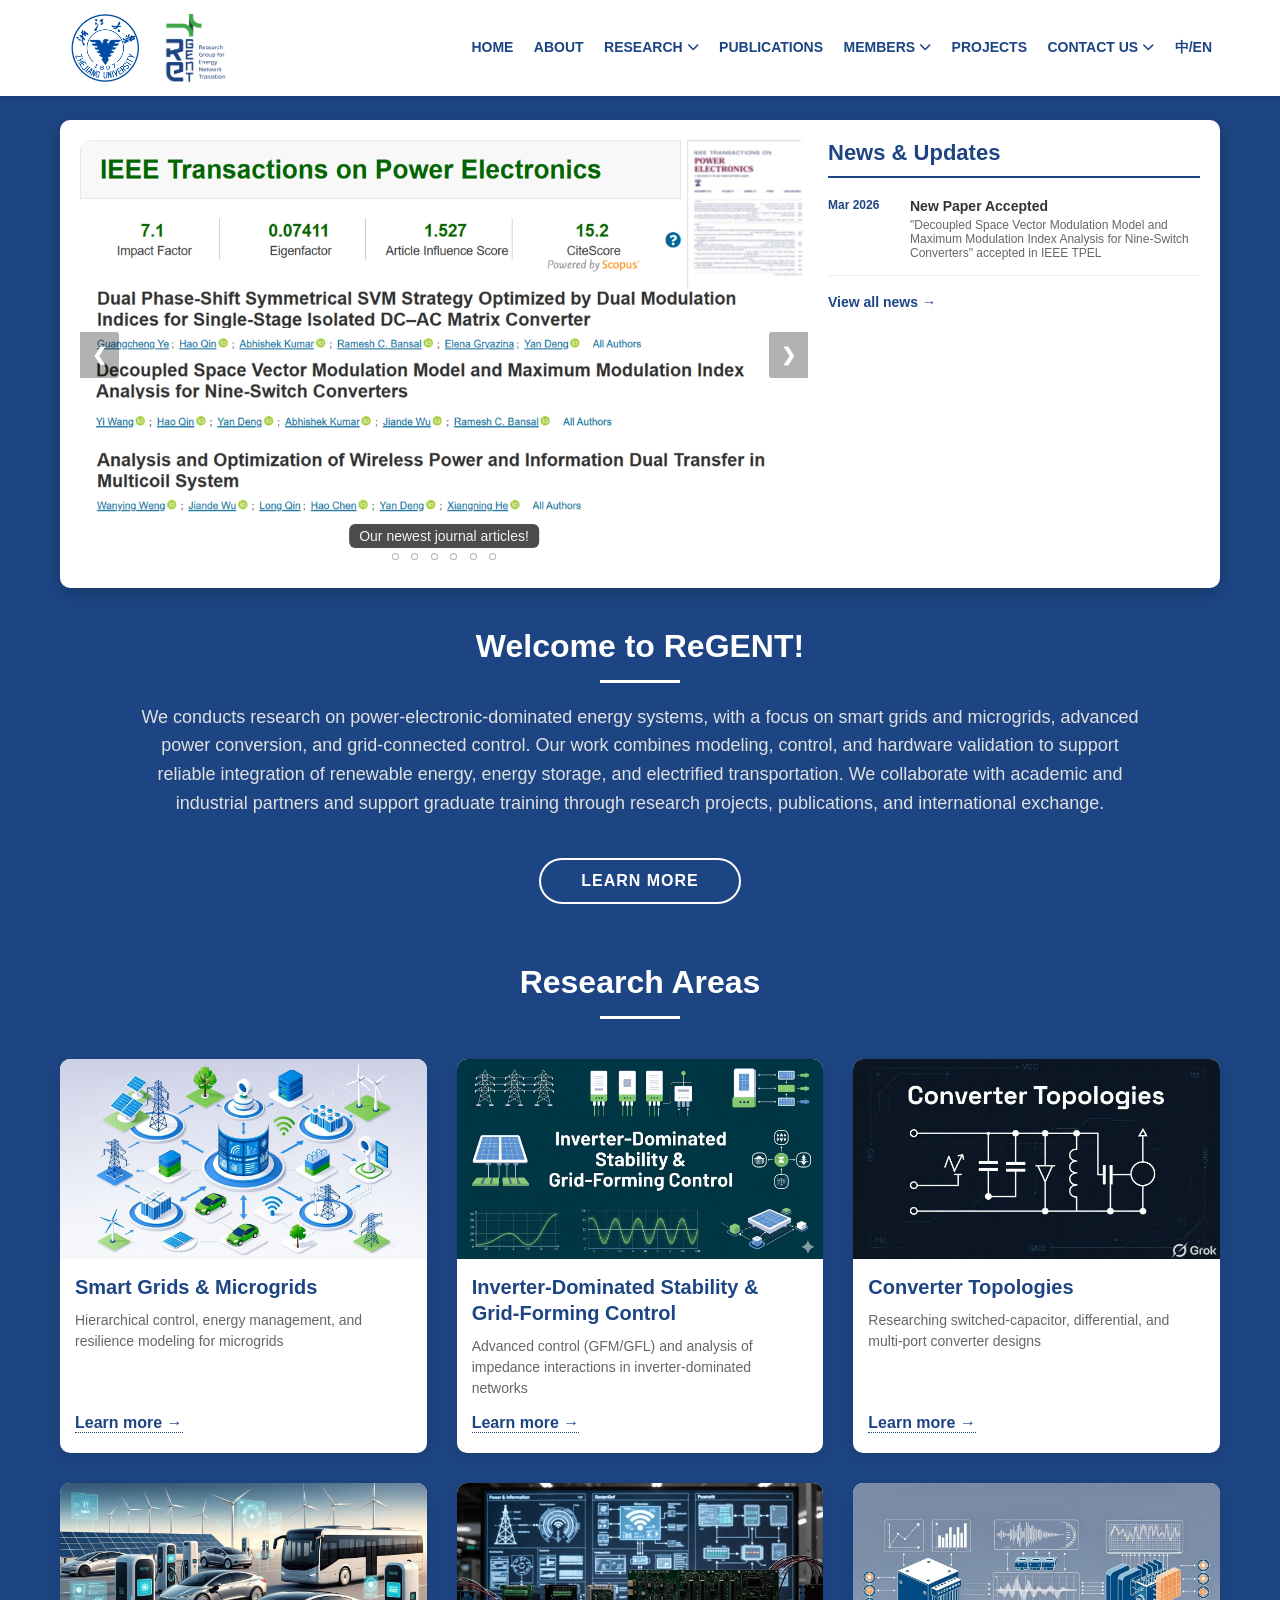
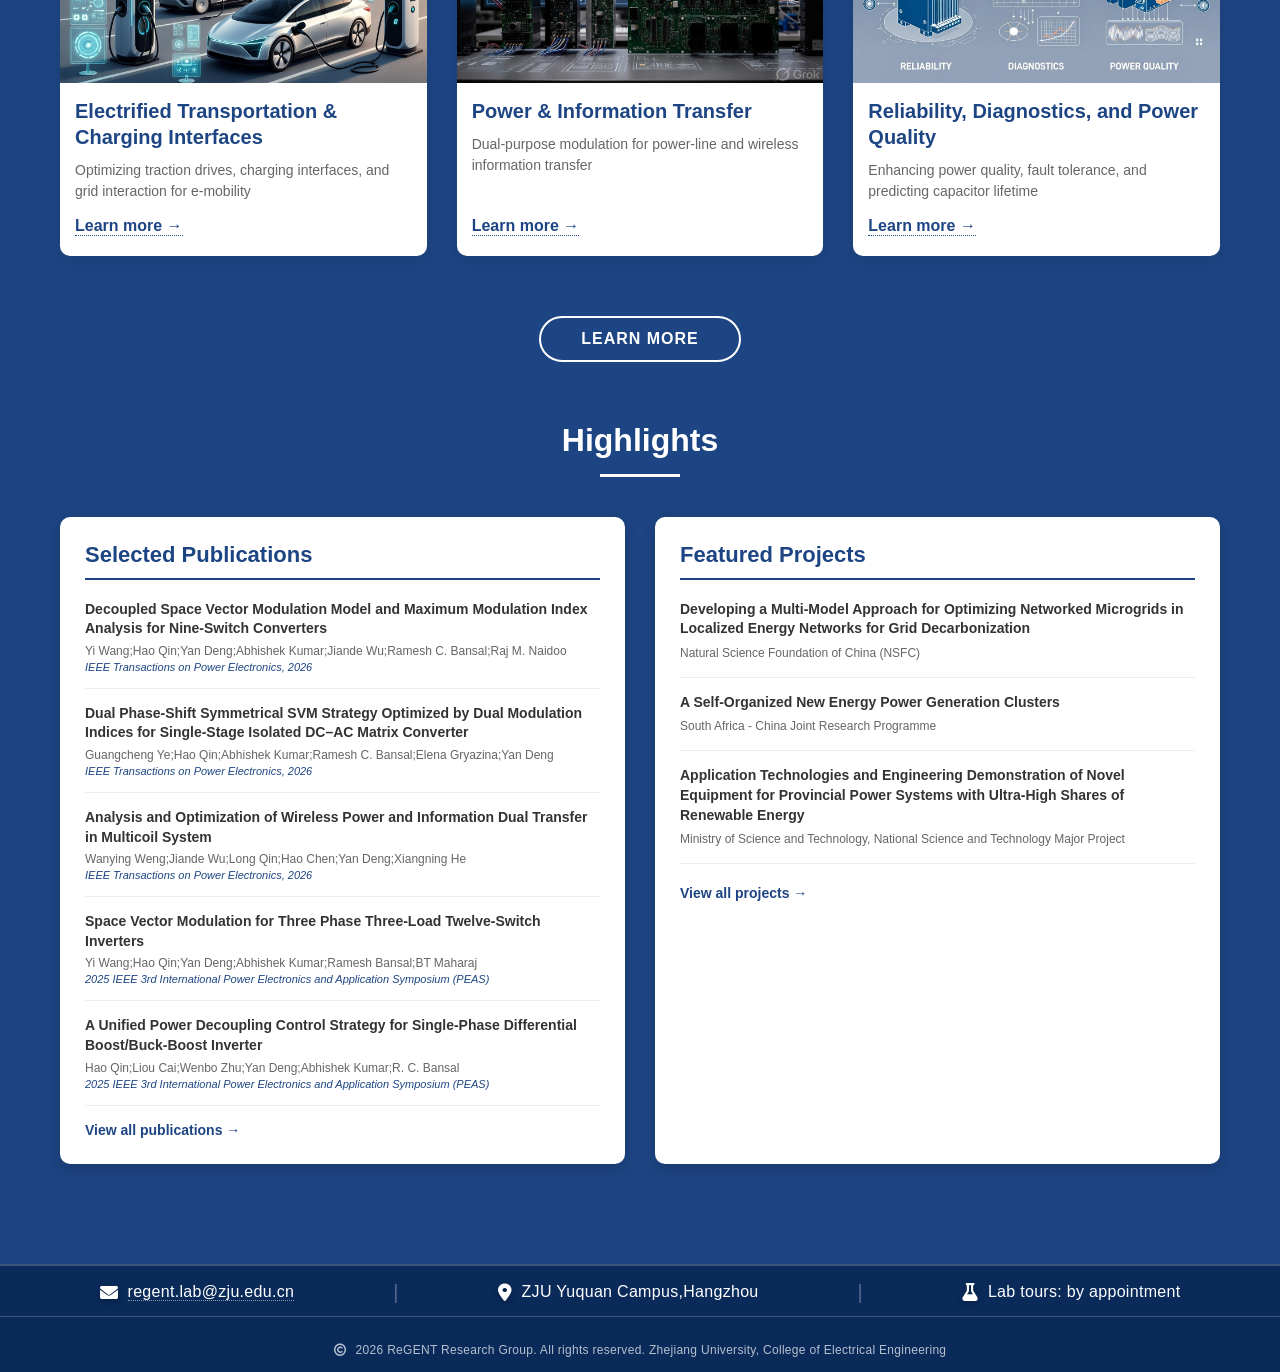
==== commit 88dfe813: "Update index.html" ====
--- a/index.html
+++ b/index.html
@@ -33,7 +33,18 @@
         </li>
         
         <li><a href="publication.html">PUBLICATIONS</a></li>
-        <li><a href="people.html">MEMBERS</a></li>
+                		
+        <li class="dropdown">
+			<a href="" class="dropdown-toggle">MEMBERS<i class="fas fa-chevron-down"></i></a>
+			<ul class="dropdown-menu">
+				<li><a href="faculty.html">Faculty Members</a></li>
+				<li><a href="inter.html">International Collaborators</a></li>
+				<li><a href="domestic.html">Domestic Collaborators</a></li>
+				<li><a href="student.html">Students</a></li>
+				<li><a href="gallery.html">Gallery</a></li>
+			</ul>
+		</li>
+		
         <li><a href="project.html">PROJECTS</a></li>
         <li class="dropdown">
           <a href="contact.html" class="dropdown-toggle">CONTACT US<i class="fas fa-chevron-down"></i></a>
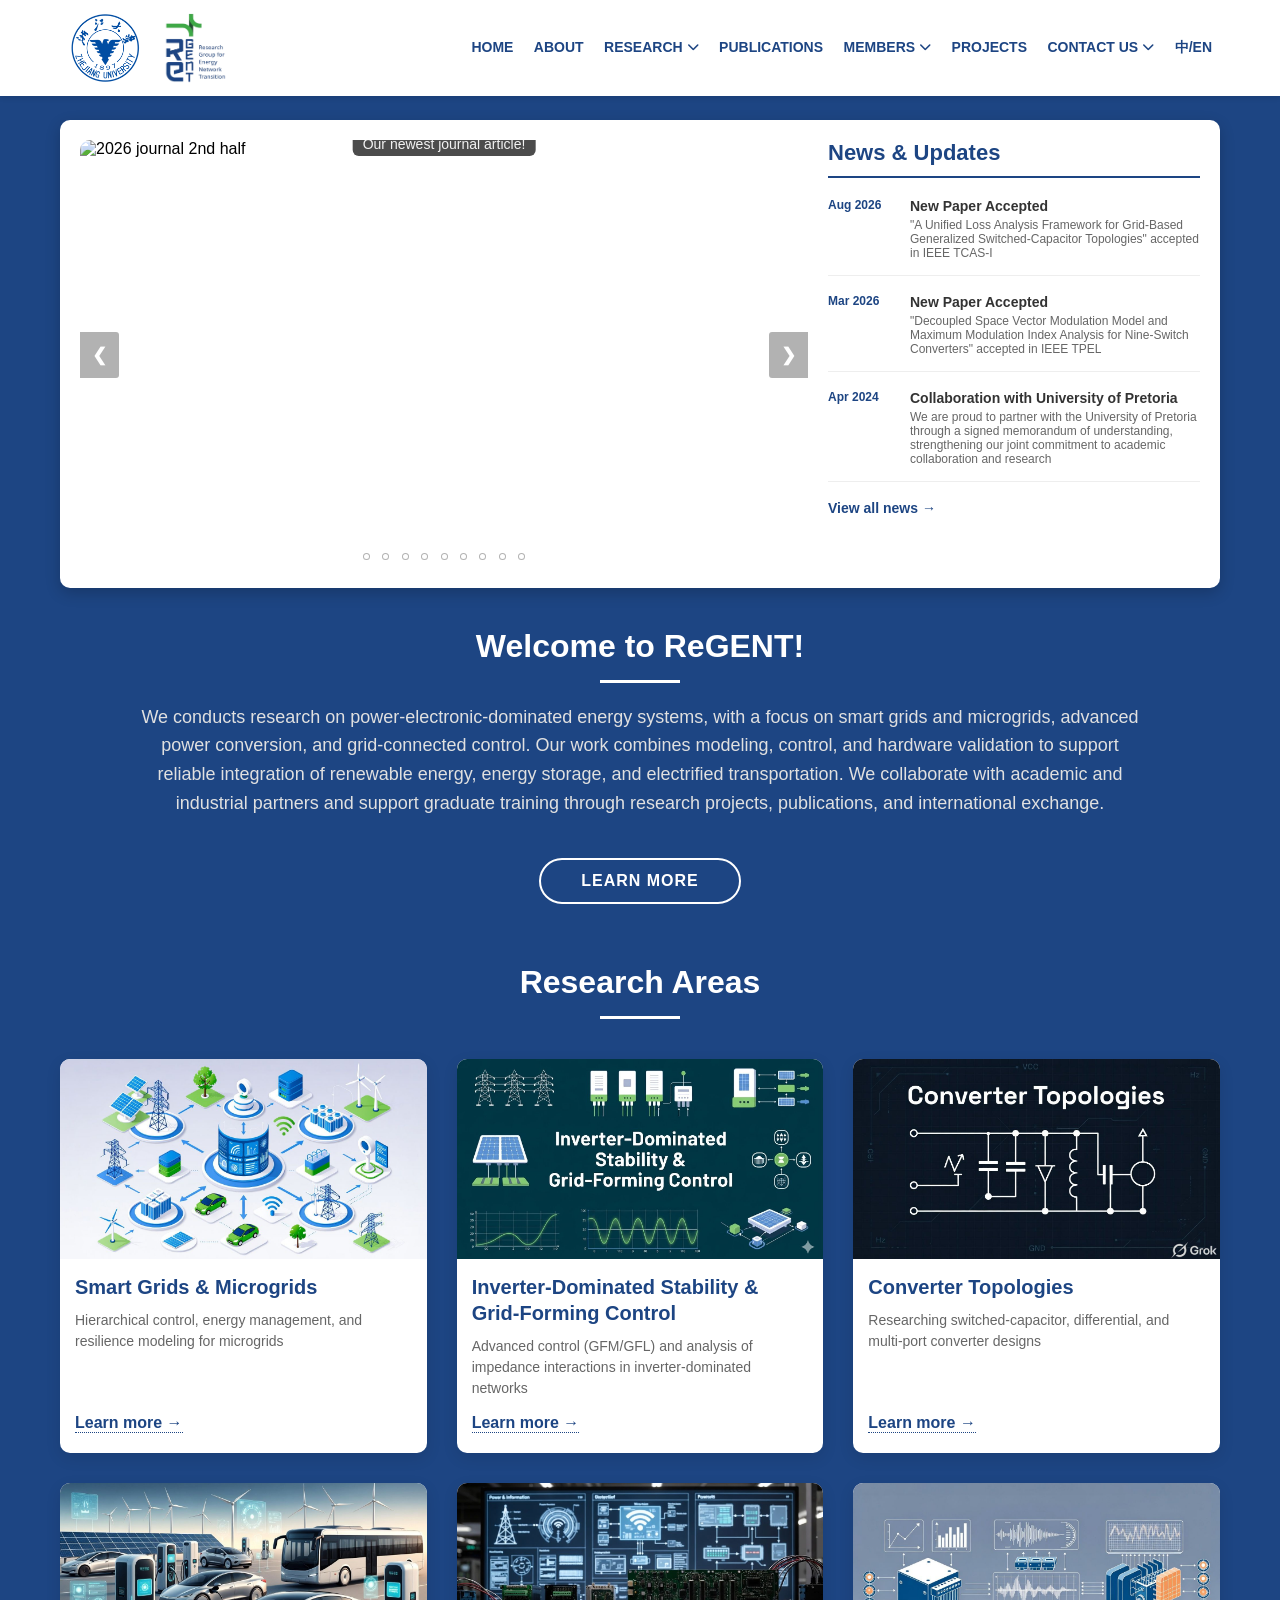
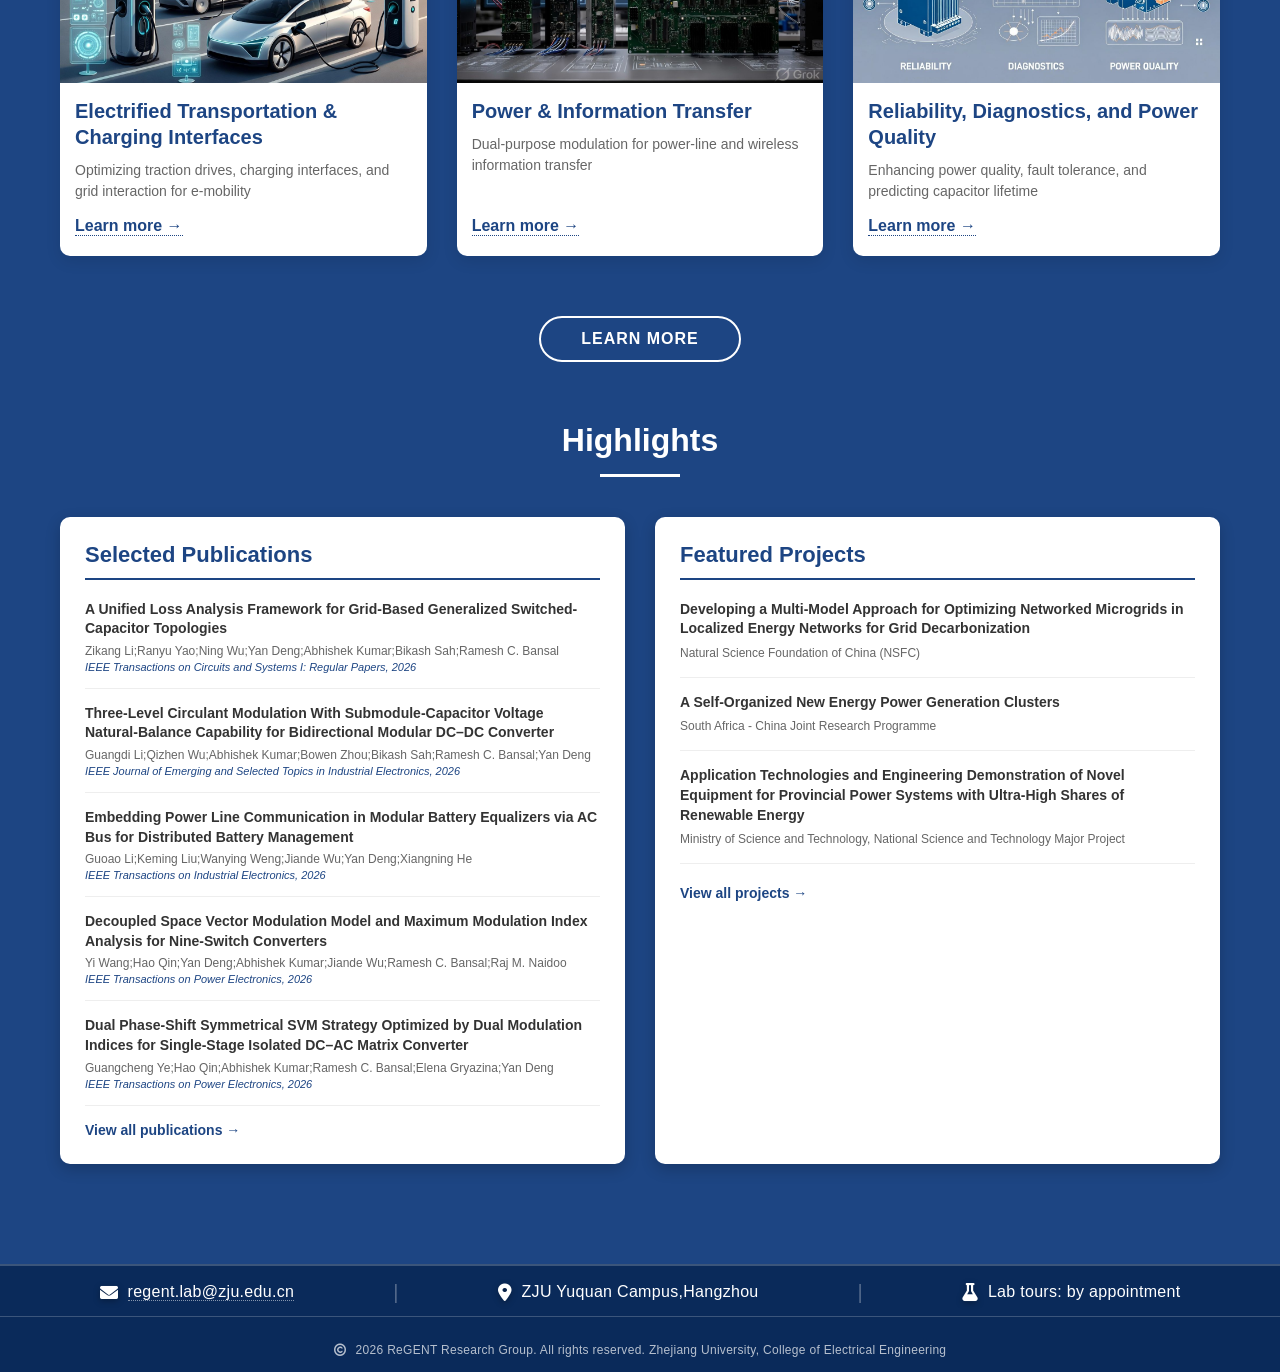
==== commit 3b96bbe7: "Update index.html" ====
--- a/index.html
+++ b/index.html
@@ -33,7 +33,7 @@
         </li>
         
         <li><a href="publication.html">PUBLICATIONS</a></li>
-                		
+        		
         <li class="dropdown">
 			<a href="" class="dropdown-toggle">MEMBERS<i class="fas fa-chevron-down"></i></a>
 			<ul class="dropdown-menu">
@@ -65,6 +65,21 @@
     <div class="carousel-wrapper">
       <div class="slideshow-container">
         <div class="slider" id="slider">
+		  <div class="mySlides">
+            <img src="images/2026_journal_aug.png" style="width:100%; height:70%" alt="2026 journal 2nd half">
+			<br>
+            <div class="text">Our newest journal article!</div>
+          </div>
+          <div class="mySlides">
+            <img src="group_pics/2026_regent_presentation2.jpg" style="width:100%" alt="visiting University of Siegen">
+			<br>
+            <div class="text">Dr. Kumar with the team in University of Siegen</div>
+          </div>
+          <div class="mySlides">
+            <img src="images/iceiea_group_pic.jpg" style="width:100%" alt="ICIEA2026">
+			<br>
+            <div class="text">ICIEA 2026 in Catania, Italy</div>
+          </div>
           <div class="mySlides">
             <img src="images/2026_journal_latest.png" style="width:100%; height:70%" alt="2026 journal1">
 			<br>
@@ -84,6 +99,16 @@
             <img src="images/book.png" style="width:100%" alt="book">
 			<br>
             <div class="text">Books by our faculty members, available now!</div>
+          </div>
+		  <div class="mySlides">
+            <img src="images/hoymiles_visit.jpg" style="width:100%" alt="visit">
+			<br>
+            <div class="text">Visiting companies with our team</div>
+          </div>
+		  <div class="mySlides">
+            <img src="images/signing.jpg" style="width:100%" alt="signed memorandum">
+			<br>
+            <div class="text">Collaboration with University of Pretoria</div>
           </div>
         </div>
         <div class="dots-container">
@@ -92,7 +117,10 @@
           <span class="dot" onclick="currentSlide(3)"></span>
           <span class="dot" onclick="currentSlide(4)"></span>
           <span class="dot" onclick="currentSlide(5)"></span> 
-          <span class="dot" onclick="currentSlide(6)"></span>	
+          <span class="dot" onclick="currentSlide(6)"></span>
+		  <span class="dot" onclick="currentSlide(7)"></span> 
+          <span class="dot" onclick="currentSlide(8)"></span> 
+          <span class="dot" onclick="currentSlide(9)"></span>	  
         </div>
         <a class="prev" onclick="plusSlides(-1)">❮</a>
         <a class="next" onclick="plusSlides(1)">❯</a>
@@ -103,13 +131,27 @@
     <div class="news-sidebar">
       <h3>News & Updates</h3>
       <ul class="news-list">
-        <li>
+	  <li>
+          <span class="news-date">Aug 2026</span>
+          <div class="news-content">
+            <div class="news-title">New Paper Accepted</div>
+            <div class="news-desc">"A Unified Loss Analysis Framework for Grid-Based Generalized Switched-Capacitor Topologies" accepted in IEEE TCAS-I</div>
+          </div>
+        </li>
+		<li>
           <span class="news-date">Mar 2026</span>
           <div class="news-content">
             <div class="news-title">New Paper Accepted</div>
             <div class="news-desc">"Decoupled Space Vector Modulation Model and Maximum Modulation Index Analysis for Nine-Switch Converters" accepted in IEEE TPEL</div>
           </div>
         </li>
+        <li>
+          <span class="news-date">Apr 2024</span>
+          <div class="news-content">
+            <div class="news-title">Collaboration with University of Pretoria</div>
+            <div class="news-desc">We are proud to partner with the University of Pretoria through a signed memorandum of understanding, strengthening our joint commitment to academic collaboration and research</div>
+          </div>
+        </li>
       </ul>
       <a href="#" class="view-all-link">View all news →</a>
     </div>
@@ -189,6 +231,21 @@
       <h3>Selected Publications</h3>
       <ul class="publications-list">
         <li>
+          <a href="https://ieeexplore.ieee.org/document/11641673/" class="pub-title">A Unified Loss Analysis Framework for Grid-Based Generalized Switched-Capacitor Topologies</a>
+          <div class="pub-authors">Zikang Li;Ranyu Yao;Ning Wu;Yan Deng;Abhishek Kumar;Bikash Sah;Ramesh C. Bansal</div>
+          <div class="pub-journal">IEEE Transactions on Circuits and Systems I: Regular Papers, 2026</div>
+        </li>
+        <li>
+          <a href="https://ieeexplore.ieee.org/document/11311537/" class="pub-title">Three-Level Circulant Modulation With Submodule-Capacitor Voltage Natural-Balance Capability for Bidirectional Modular DC–DC Converter</a>
+          <div class="pub-authors">Guangdi Li;Qizhen Wu;Abhishek Kumar;Bowen Zhou;Bikash Sah;Ramesh C. Bansal;Yan Deng</div>
+          <div class="pub-journal">IEEE Journal of Emerging and Selected Topics in Industrial Electronics, 2026</div>
+        </li>
+        <li>
+          <a href="https://ieeexplore.ieee.org/document/11293777/" class="pub-title">Embedding Power Line Communication in Modular Battery Equalizers via AC Bus for Distributed Battery Management</a>
+          <div class="pub-authors">Guoao Li;Keming Liu;Wanying Weng;Jiande Wu;Yan Deng;Xiangning He</div>
+          <div class="pub-journal">IEEE Transactions on Industrial Electronics, 2026</div>
+        </li>
+        <li>
           <a href="https://ieeexplore.ieee.org/document/11222981/" class="pub-title">Decoupled Space Vector Modulation Model and Maximum Modulation Index Analysis for Nine-Switch Converters</a>
           <div class="pub-authors">Yi Wang;Hao Qin;Yan Deng;Abhishek Kumar;Jiande Wu;Ramesh C. Bansal;Raj M. Naidoo</div>
           <div class="pub-journal">IEEE Transactions on Power Electronics, 2026</div>
@@ -197,21 +254,6 @@
           <a href="https://ieeexplore.ieee.org/document/11154845/" class="pub-title">Dual Phase-Shift Symmetrical SVM Strategy Optimized by Dual Modulation Indices for Single-Stage Isolated DC–AC Matrix Converter</a>
           <div class="pub-authors">Guangcheng Ye;Hao Qin;Abhishek Kumar;Ramesh C. Bansal;Elena Gryazina;Yan Deng</div>
           <div class="pub-journal">IEEE Transactions on Power Electronics, 2026</div>
-        </li>
-        <li>
-          <a href="https://ieeexplore.ieee.org/document/11134808/" class="pub-title">Analysis and Optimization of Wireless Power and Information Dual Transfer in Multicoil System</a>
-          <div class="pub-authors">Wanying Weng;Jiande Wu;Long Qin;Hao Chen;Yan Deng;Xiangning He</div>
-          <div class="pub-journal">IEEE Transactions on Power Electronics, 2026</div>
-        </li>
-		<li>
-          <a href="https://ieeexplore.ieee.org/document/11403637/" class="pub-title">Space Vector Modulation for Three Phase Three-Load Twelve-Switch Inverters</a>
-          <div class="pub-authors">Yi Wang;Hao Qin;Yan Deng;Abhishek Kumar;Ramesh Bansal;BT Maharaj</div>
-          <div class="pub-journal">2025 IEEE 3rd International Power Electronics and Application Symposium (PEAS)</div>
-        </li>
-        <li>
-          <a href="https://ieeexplore.ieee.org/document/11403055/" class="pub-title">A Unified Power Decoupling Control Strategy for Single-Phase Differential Boost/Buck-Boost Inverter</a>
-          <div class="pub-authors">Hao Qin;Liou Cai;Wenbo Zhu;Yan Deng;Abhishek Kumar;R. C. Bansal</div>
-          <div class="pub-journal">2025 IEEE 3rd International Power Electronics and Application Symposium (PEAS)</div>
         </li>
       </ul>
       <a href="publication.html" class="view-all-link">View all publications →</a>
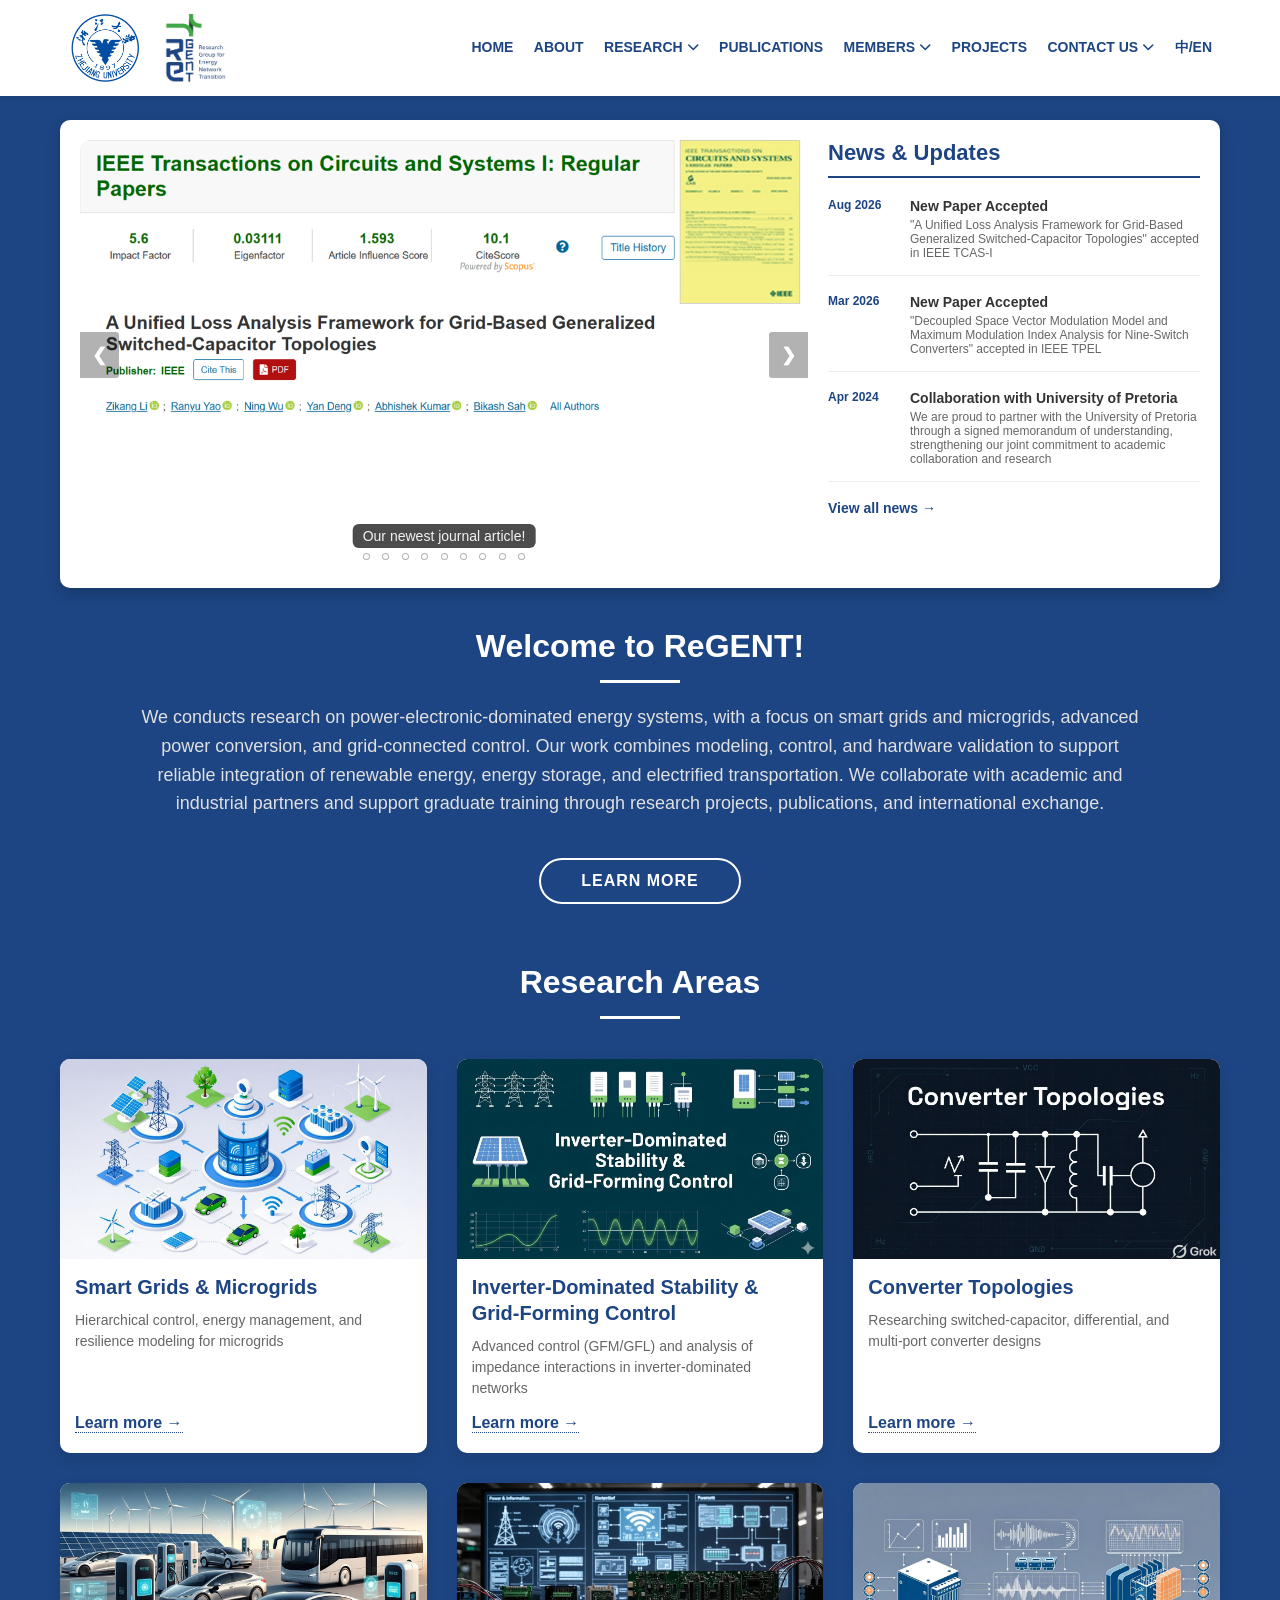
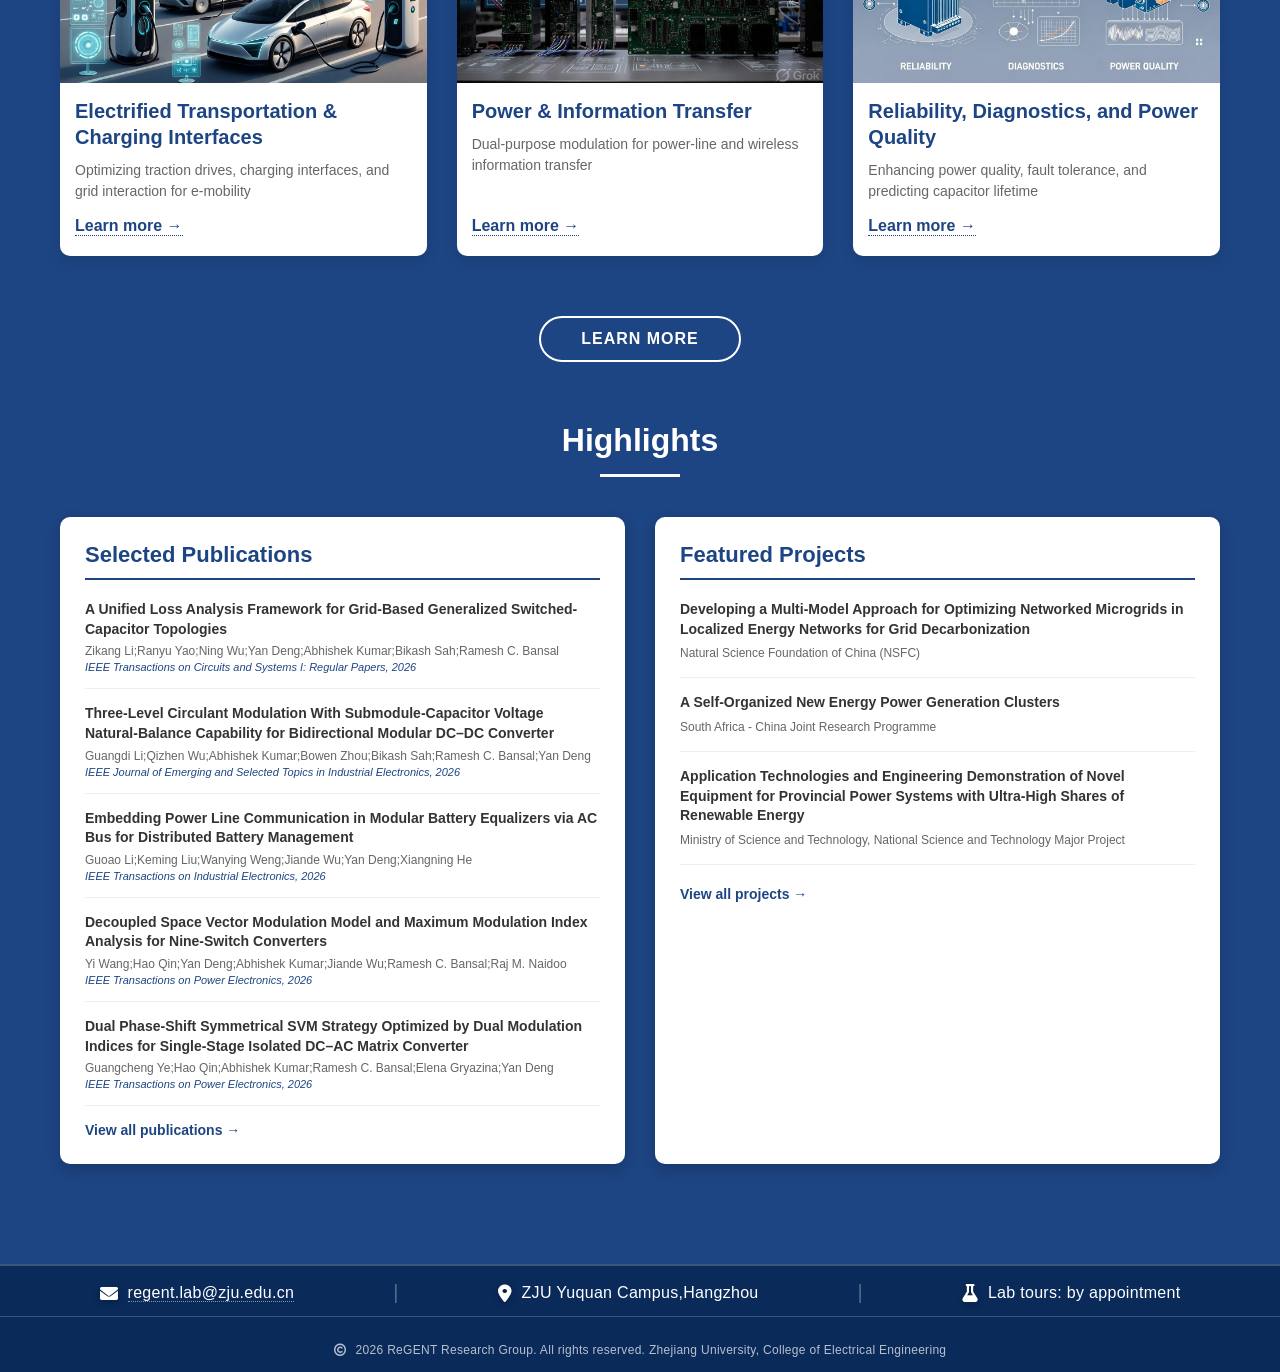
==== commit 36503555: "Update index.html" ====
--- a/index.html
+++ b/index.html
@@ -35,7 +35,7 @@
         <li><a href="publication.html">PUBLICATIONS</a></li>
         		
         <li class="dropdown">
-			<a href="" class="dropdown-toggle">MEMBERS<i class="fas fa-chevron-down"></i></a>
+			<a class="dropdown-toggle">MEMBERS<i class="fas fa-chevron-down"></i></a>
 			<ul class="dropdown-menu">
 				<li><a href="faculty.html">Faculty Members</a></li>
 				<li><a href="inter.html">International Collaborators</a></li>
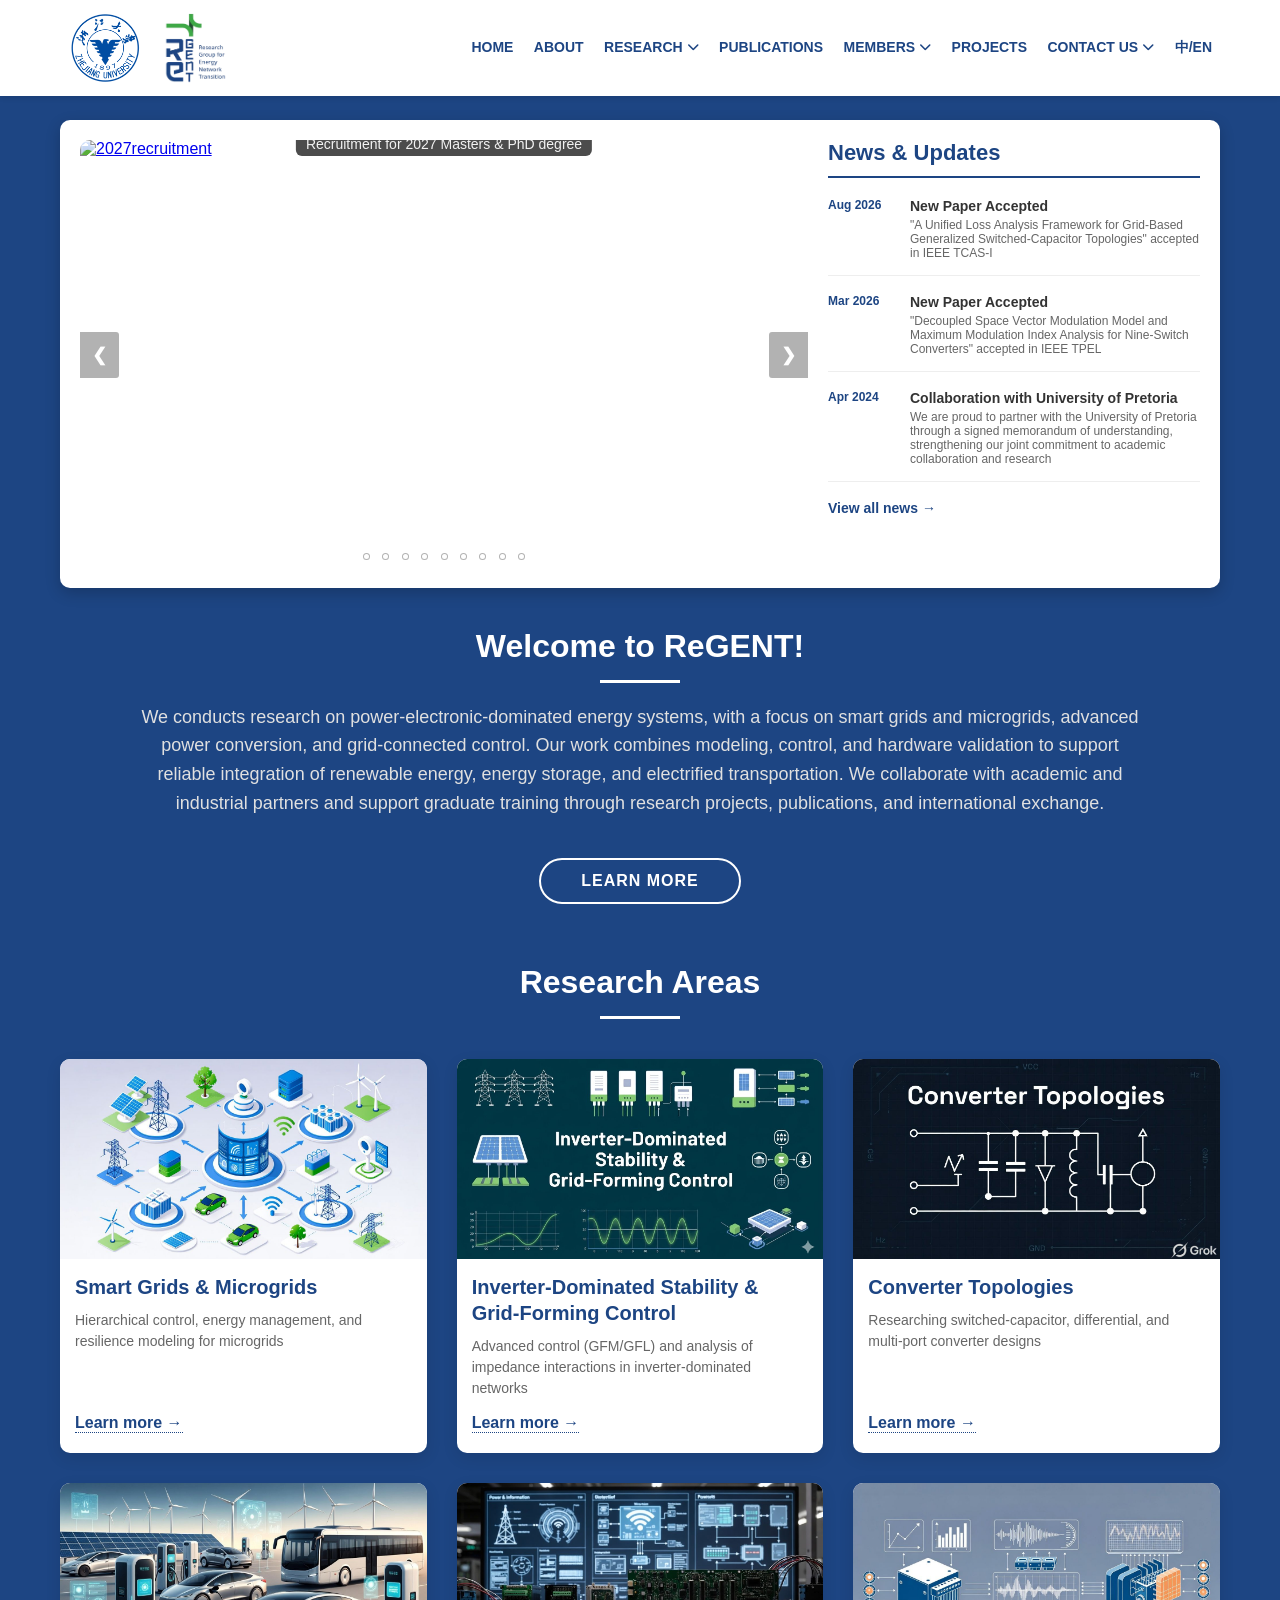
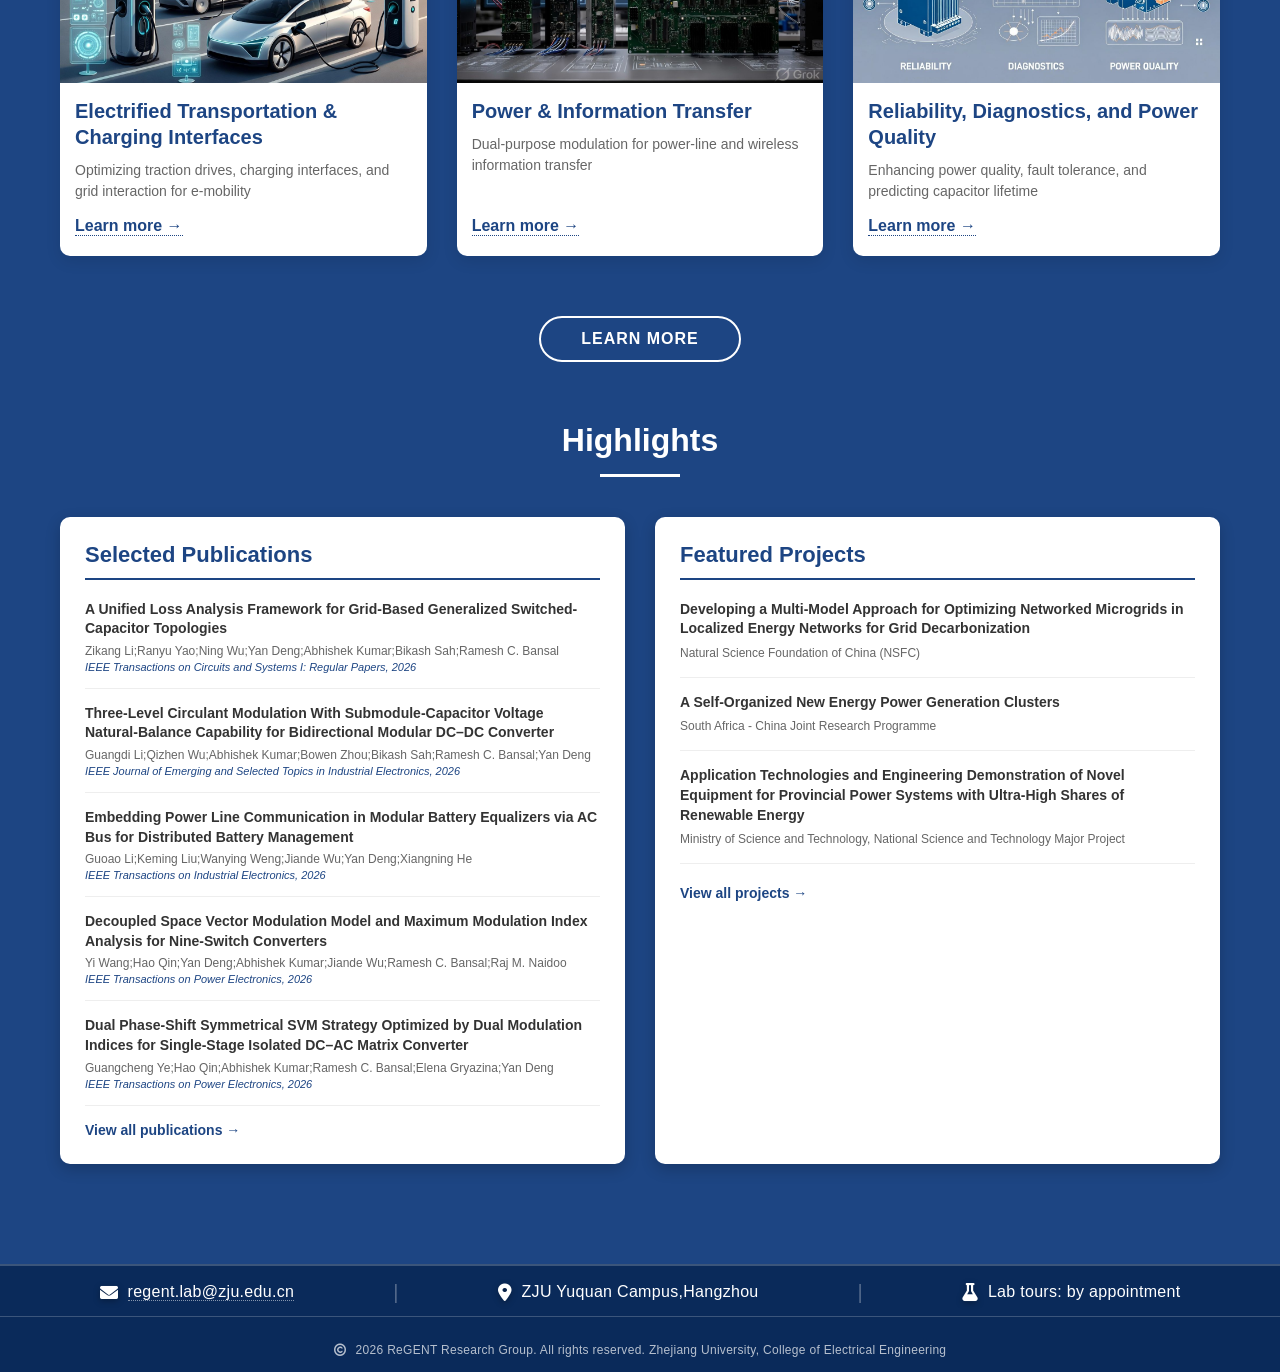
==== commit c1e8c87d: "Update index.html" ====
--- a/index.html
+++ b/index.html
@@ -66,6 +66,11 @@
       <div class="slideshow-container">
         <div class="slider" id="slider">
 		  <div class="mySlides">
+            <a href="recruitment.html"><img src="images/2027recruitment.png" style="width:100%; height:70%" alt="2027recruitment" ></a>
+			<br>
+            <div class="text">Recruitment for 2027 Masters & PhD degree</div>
+          </div>
+		  <div class="mySlides">
             <img src="images/2026_journal_aug.png" style="width:100%; height:70%" alt="2026 journal 2nd half">
 			<br>
             <div class="text">Our newest journal article!</div>
@@ -80,30 +85,20 @@
 			<br>
             <div class="text">ICIEA 2026 in Catania, Italy</div>
           </div>
+		  <div class="mySlides">
+            <img src="group_pics/2026julyvisit.jpg" style="width:100%; height:70%" alt="July visit @ University of Pretoria">
+			<br>
+            <div class="text">July visit with Prof Mahara VC University of Pretoria, South Africa</div>
+          </div>
+		  <div class="mySlides">
+            <img src="group_pics/2026junevisit.jpg" style="width:100%; height:70%" alt="June visit @ University of Sharjah">
+			<br>
+            <div class="text">June visit with Chancellor of University of Sharjah and Prof Bansal</div>
+          </div>
           <div class="mySlides">
             <img src="images/2026_journal_latest.png" style="width:100%; height:70%" alt="2026 journal1">
 			<br>
             <div class="text">Our newest journal articles!</div>
-          </div>
-          <div class="mySlides">
-            <img src="group_pics/2026thesis_defense.png" style="width:100%" alt="2026 master thesis defense">
-			<br>
-            <div class="text">Congratulations on the thesis defense!</div>
-          </div>
-          <div class="mySlides">
-            <img src="group_pics/2026graduation.png" style="width:100%" alt="2026 graduation group picture">
-			<br>
-            <div class="text">Congratulations to Zhu Wenbo, Li Yao and Liu Ting on your graduation!</div>
-          </div>
-          <div class="mySlides">
-            <img src="images/book.png" style="width:100%" alt="book">
-			<br>
-            <div class="text">Books by our faculty members, available now!</div>
-          </div>
-		  <div class="mySlides">
-            <img src="images/hoymiles_visit.jpg" style="width:100%" alt="visit">
-			<br>
-            <div class="text">Visiting companies with our team</div>
           </div>
 		  <div class="mySlides">
             <img src="images/signing.jpg" style="width:100%" alt="signed memorandum">
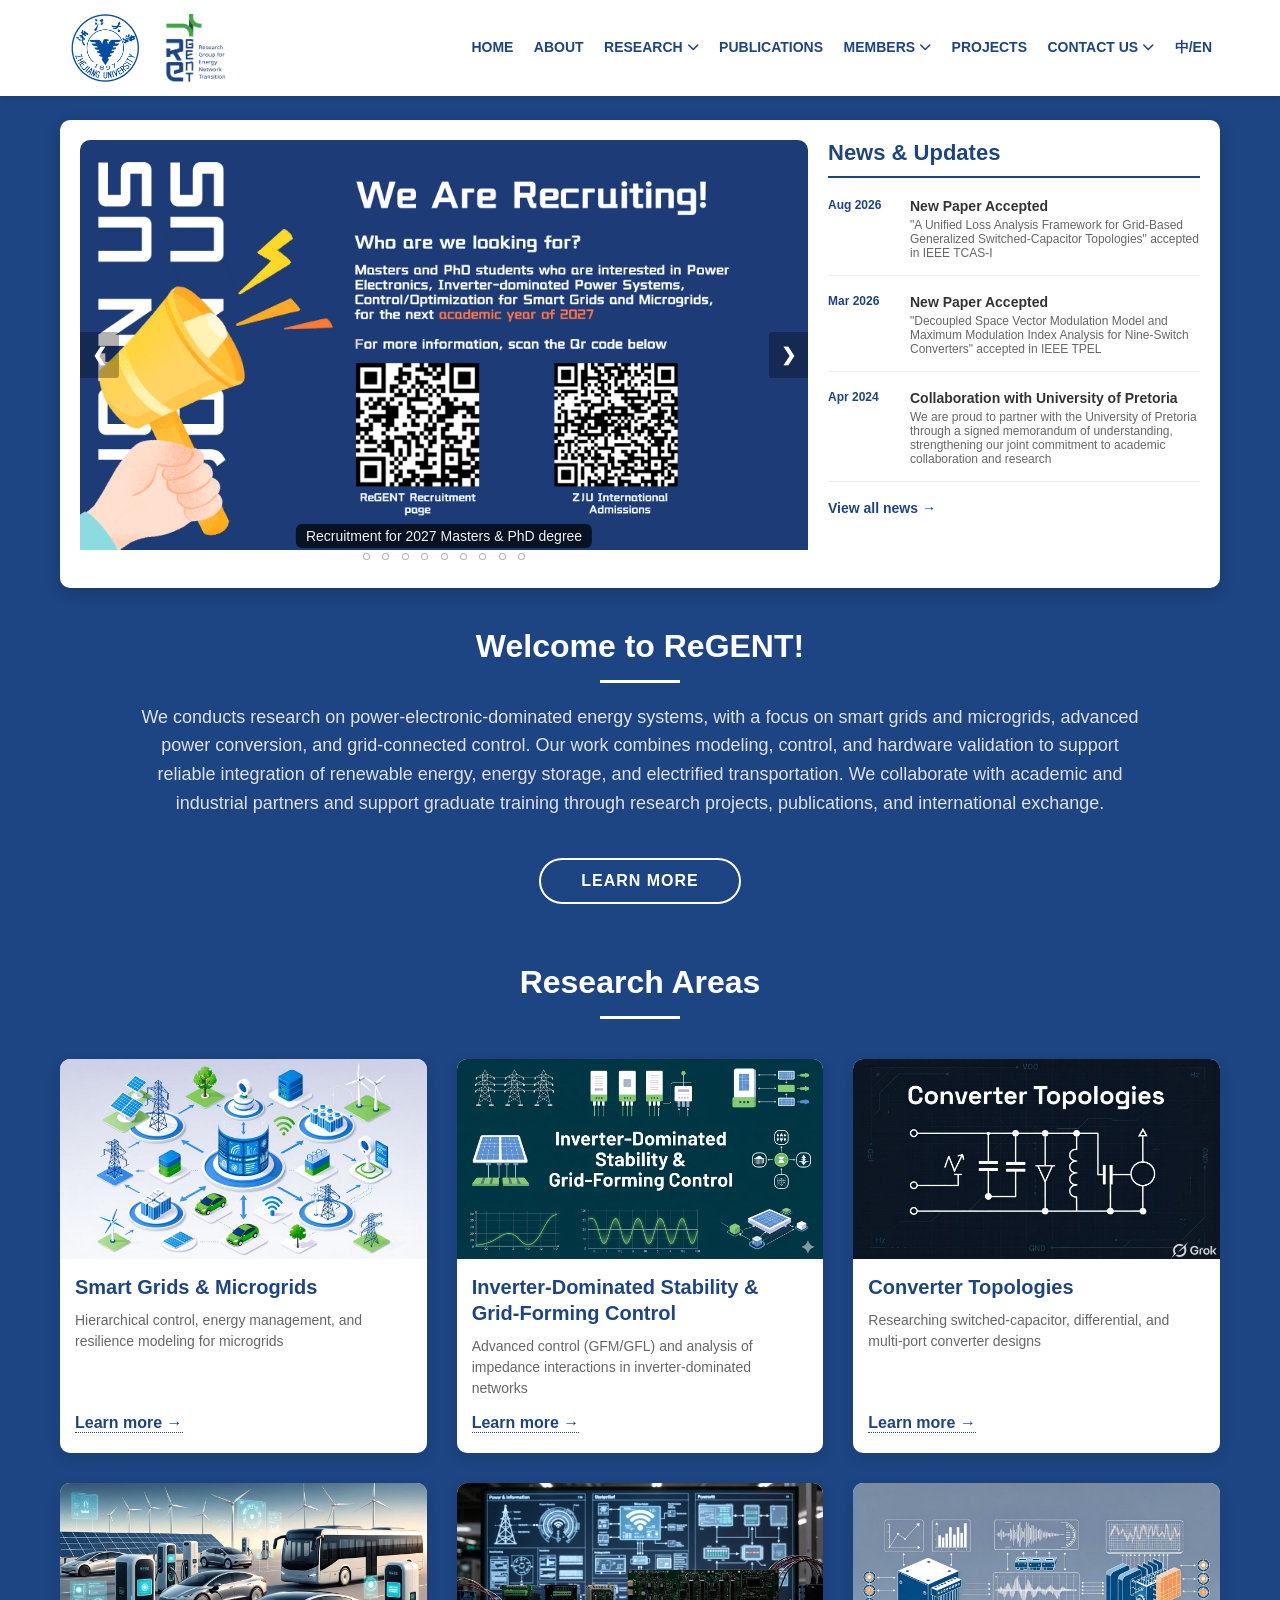
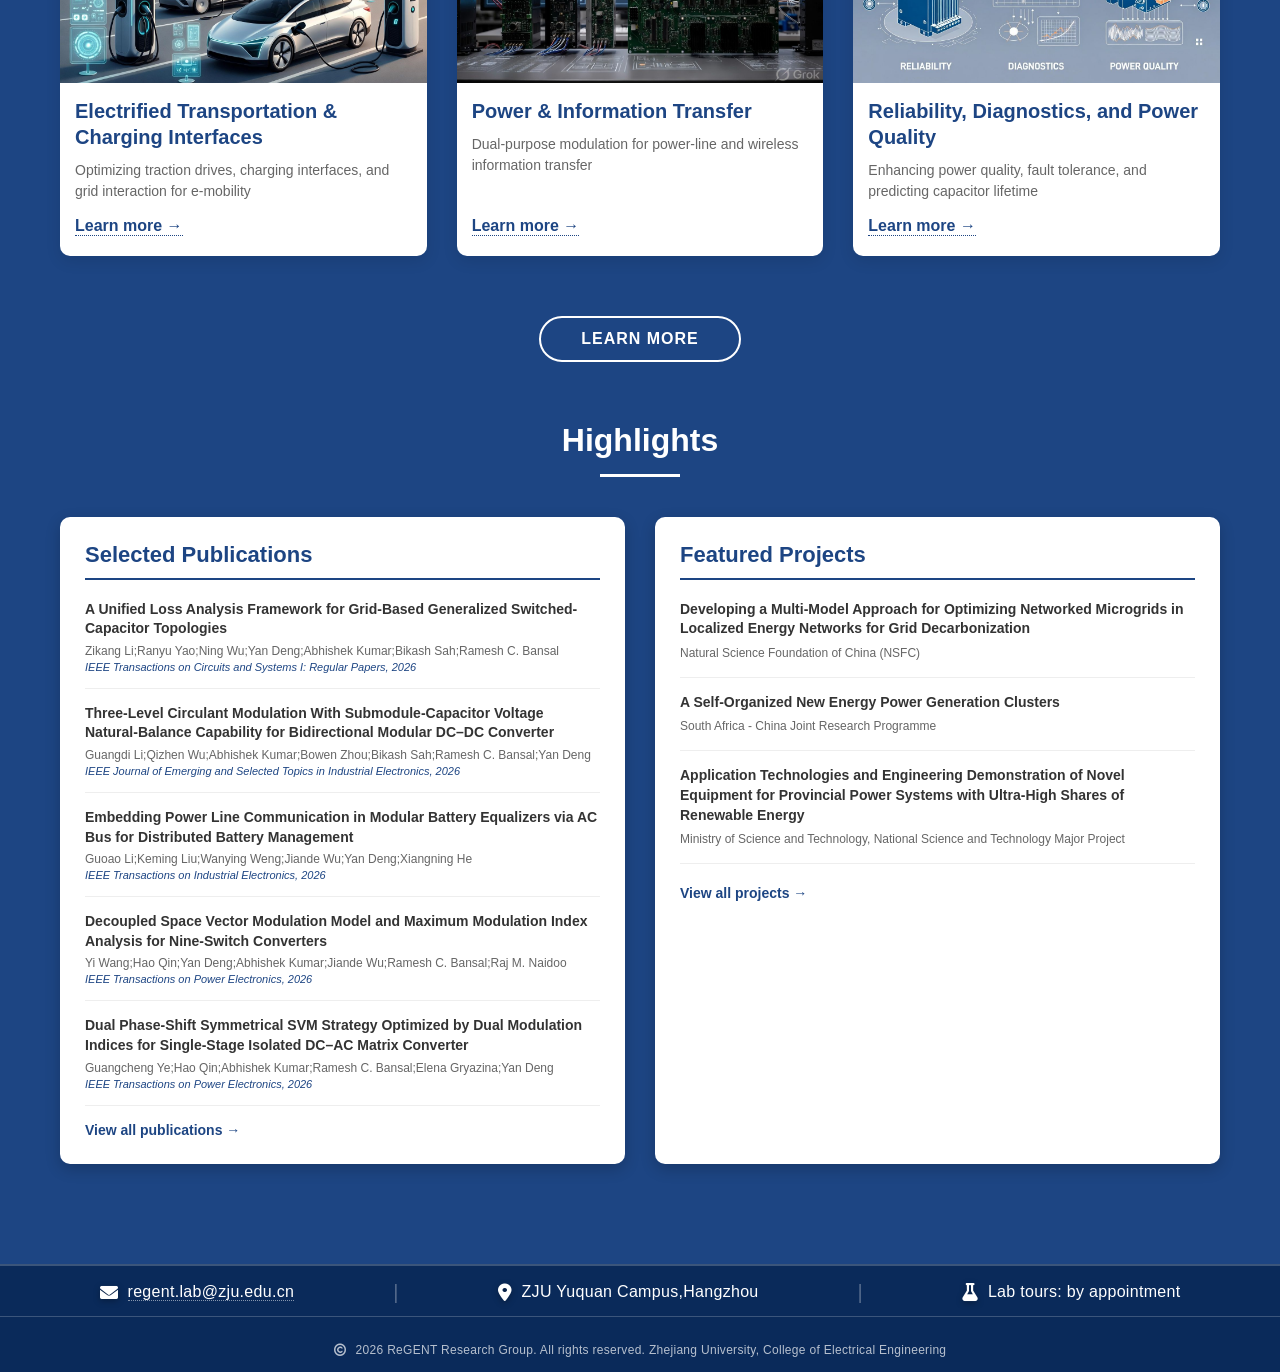
==== commit ce5204d4: "Update index.html" ====
--- a/index.html
+++ b/index.html
@@ -76,9 +76,9 @@
             <div class="text">Our newest journal article!</div>
           </div>
           <div class="mySlides">
-            <img src="group_pics/2026_regent_presentation2.jpg" style="width:100%" alt="visiting University of Siegen">
-			<br>
-            <div class="text">Dr. Kumar with the team in University of Siegen</div>
+            <img src="group_pics/2026_regent_presentation2.jpg" style="width:100%" alt="visiting University of Siegen @ august">
+			<br>
+            <div class="text">Prof. Kumar with Prof. Oliver Wallscheid, Dr. Bikash Sah and their team <br>during his 2026 visit to the University of Siegen, Germany</div>
           </div>
           <div class="mySlides">
             <img src="images/iceiea_group_pic.jpg" style="width:100%" alt="ICIEA2026">
@@ -88,12 +88,12 @@
 		  <div class="mySlides">
             <img src="group_pics/2026julyvisit.jpg" style="width:100%; height:70%" alt="July visit @ University of Pretoria">
 			<br>
-            <div class="text">July visit with Prof Mahara VC University of Pretoria, South Africa</div>
+            <div class="text">Prof. Kumar with Prof. Maharaj, Vice-Chancellor of the <br>University of Pretoria, South Africa during his 2026 visit</div>
           </div>
 		  <div class="mySlides">
             <img src="group_pics/2026junevisit.jpg" style="width:100%; height:70%" alt="June visit @ University of Sharjah">
 			<br>
-            <div class="text">June visit with Chancellor of University of Sharjah and Prof Bansal</div>
+            <div class="text">Prof. Kumar with Prof. Esameldin Agamy, Chancellor, and Prof. Bansal <br>during his 2026 visit to the University of Sharjah, UAE</div>
           </div>
           <div class="mySlides">
             <img src="images/2026_journal_latest.png" style="width:100%; height:70%" alt="2026 journal1">
